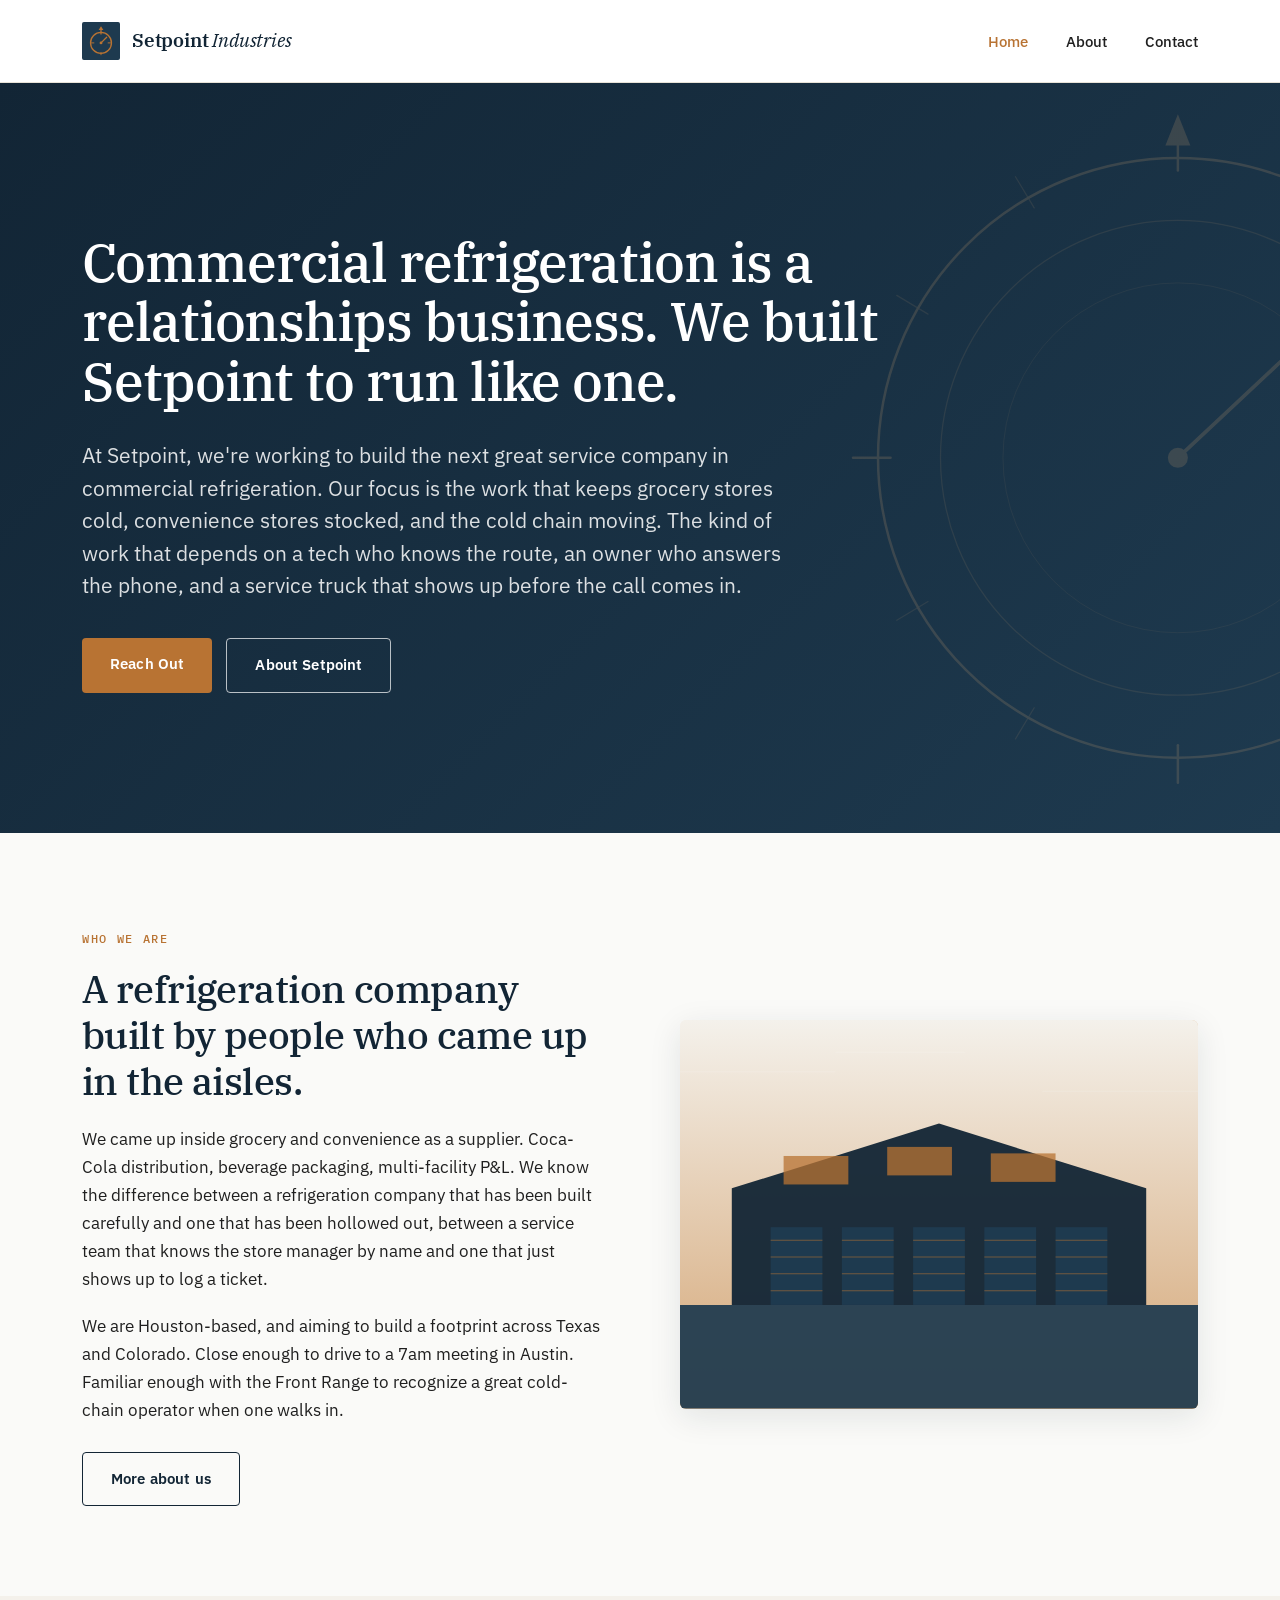
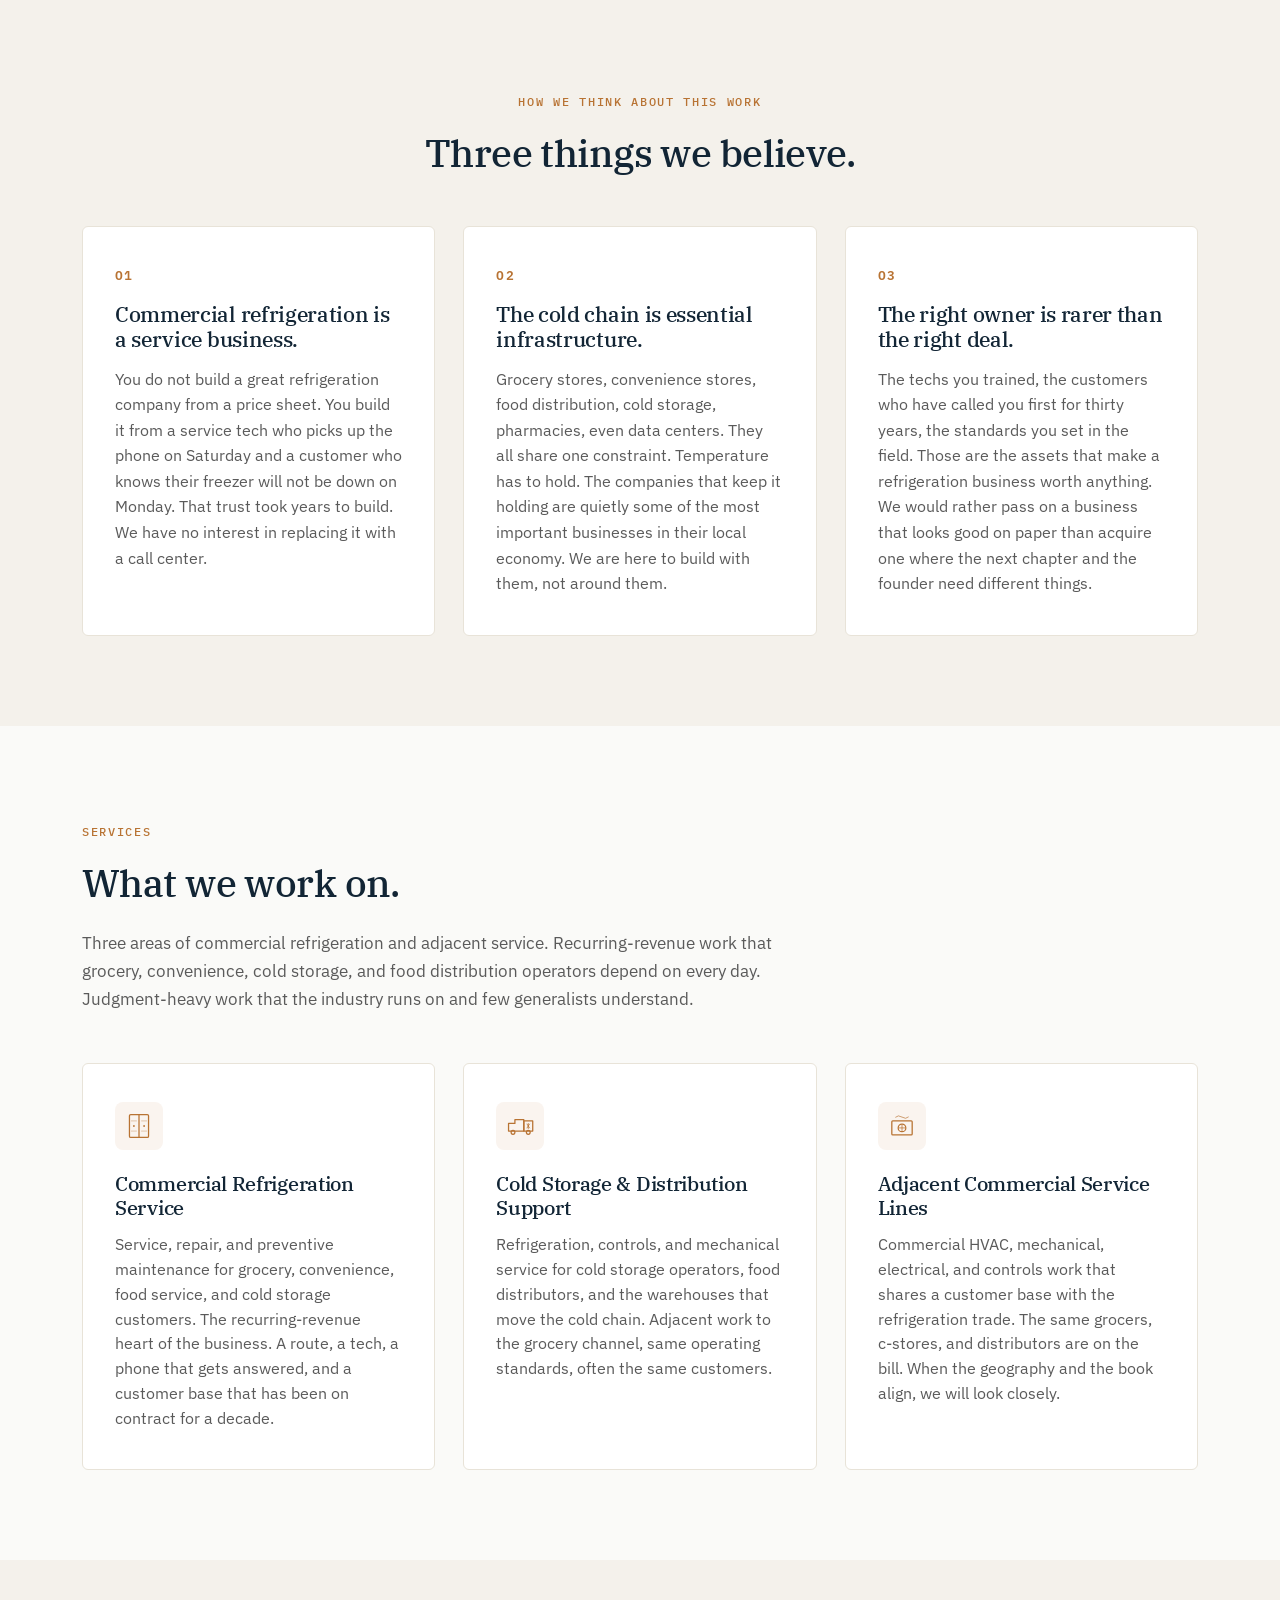
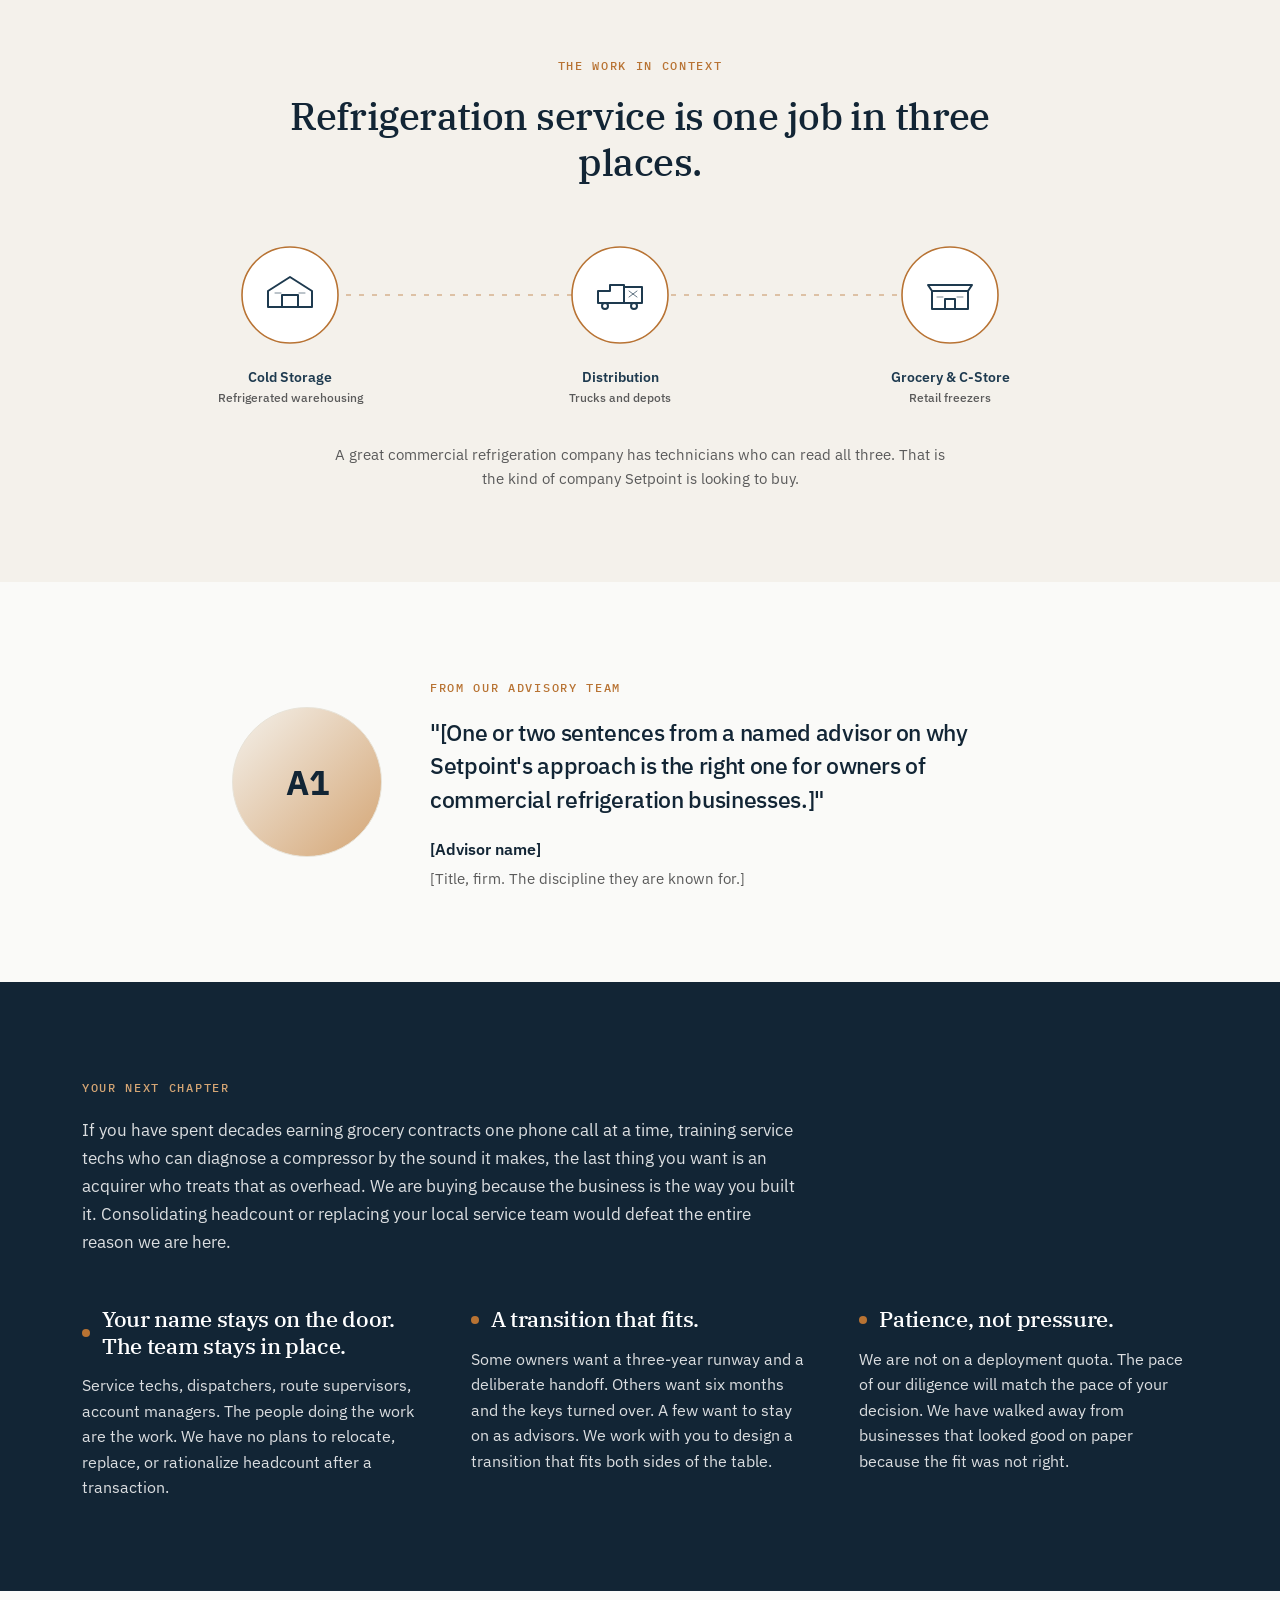
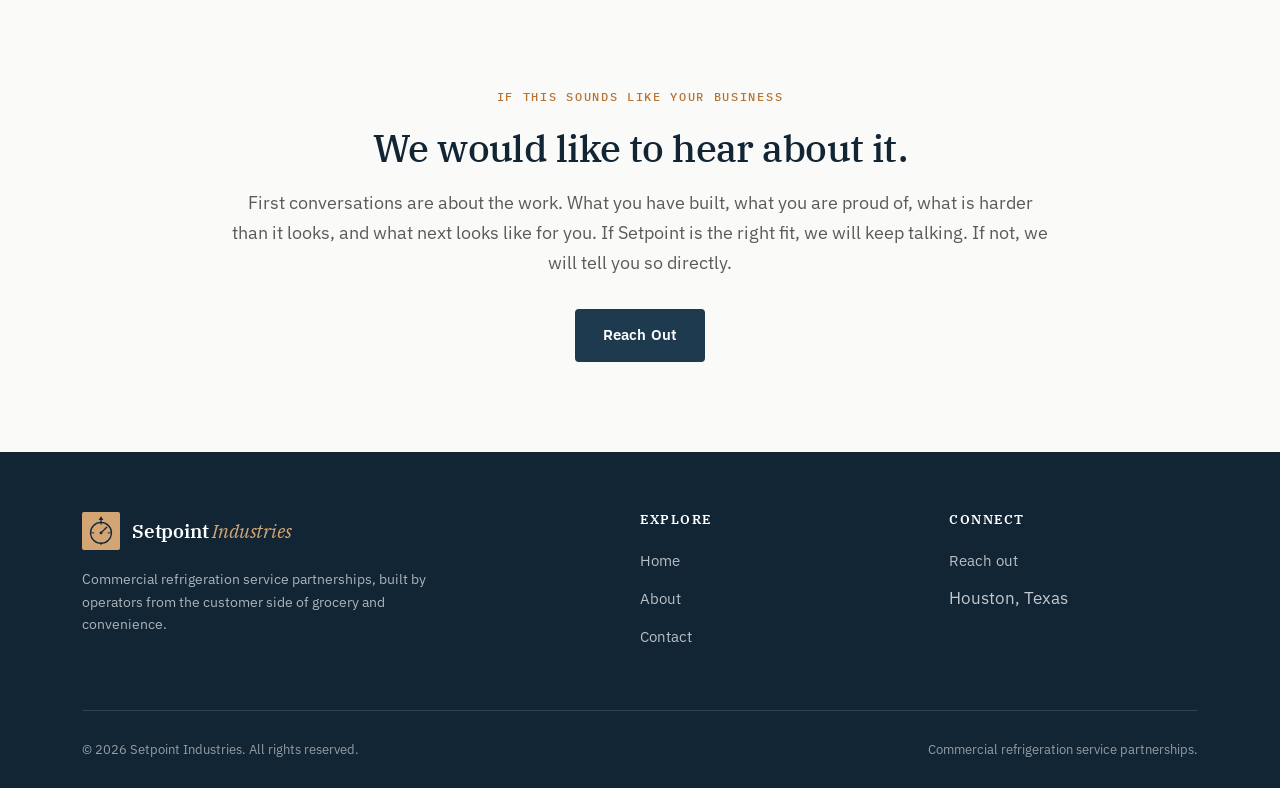
==== index.html @ 13494227 "Mirror Iron River's two-col structure exactly Adopts the three-tag credential opener, the "we know t" ====
<!DOCTYPE html>
<html lang="en">
<head>
  <meta charset="UTF-8" />
  <meta name="viewport" content="width=device-width, initial-scale=1.0" />
  <title>Setpoint Industries — Commercial refrigeration, built like a service business.</title>
  <meta name="description" content="Setpoint Industries is a commercial refrigeration services company built by operators who came up with the customer." />
  <link rel="preconnect" href="https://fonts.googleapis.com" />
  <link rel="preconnect" href="https://fonts.gstatic.com" crossorigin />
  <link href="https://fonts.googleapis.com/css2?family=IBM+Plex+Mono:wght@400;500&family=IBM+Plex+Sans:wght@400;500;600;700&family=IBM+Plex+Serif:ital,wght@0,400;0,500;0,600;1,400;1,500&display=swap" rel="stylesheet" />
  <link rel="stylesheet" href="styles.css" />
</head>
<body>

  <header class="site-header">
    <div class="container">
      <div class="header-inner">
        <a href="index.html" class="logo">
          <svg class="logo-mark" viewBox="0 0 40 40" xmlns="http://www.w3.org/2000/svg" aria-hidden="true">
            <rect x="0" y="0" width="40" height="40" rx="2" fill="#1e3a4f" />
            <circle cx="20" cy="22" r="11" stroke="#b87333" stroke-width="1.4" fill="none" />
            <line x1="20" y1="9" x2="20" y2="12.5" stroke="#b87333" stroke-width="1.4" stroke-linecap="round" />
            <line x1="30" y1="22" x2="27.5" y2="22" stroke="#b87333" stroke-width="1" stroke-linecap="round" />
            <line x1="20" y1="34.5" x2="20" y2="32" stroke="#b87333" stroke-width="1" stroke-linecap="round" />
            <line x1="10" y1="22" x2="12.5" y2="22" stroke="#b87333" stroke-width="1" stroke-linecap="round" />
            <path d="M20 4.5 L17.5 8.5 L22.5 8.5 Z" fill="#b87333" />
            <line x1="20" y1="22" x2="26" y2="16" stroke="#b87333" stroke-width="1.4" stroke-linecap="round" />
            <circle cx="20" cy="22" r="1.5" fill="#b87333" />
          </svg>
          <span class="logo-text">Setpoint <span>Industries</span></span>
        </a>
        <nav>
          <ul>
            <li><a href="index.html" class="active">Home</a></li>
            <li><a href="about.html">About</a></li>
            <li><a href="contact.html">Contact</a></li>
          </ul>
        </nav>
      </div>
    </div>
  </header>

  <section class="hero hero-dial">
    <div class="hero-dial-bg" aria-hidden="true">
      <svg viewBox="0 0 800 600" xmlns="http://www.w3.org/2000/svg" preserveAspectRatio="xMidYMid slice">
        <circle cx="600" cy="300" r="240" stroke="#d4a574" stroke-width="2" fill="none" />
        <circle cx="600" cy="300" r="190" stroke="#d4a574" stroke-width="1" fill="none" opacity="0.6" />
        <circle cx="600" cy="300" r="140" stroke="#d4a574" stroke-width="0.8" fill="none" opacity="0.4" />
        <g stroke="#d4a574" stroke-width="2" stroke-linecap="round">
          <line x1="600" y1="40" x2="600" y2="70" />
          <line x1="860" y1="300" x2="830" y2="300" />
          <line x1="600" y1="560" x2="600" y2="530" />
          <line x1="340" y1="300" x2="370" y2="300" />
        </g>
        <g stroke="#d4a574" stroke-width="1" stroke-linecap="round" opacity="0.6">
          <line x1="730" y1="75" x2="715" y2="100" />
          <line x1="825" y1="170" x2="800" y2="185" />
          <line x1="825" y1="430" x2="800" y2="415" />
          <line x1="730" y1="525" x2="715" y2="500" />
          <line x1="470" y1="525" x2="485" y2="500" />
          <line x1="375" y1="430" x2="400" y2="415" />
          <line x1="375" y1="170" x2="400" y2="185" />
          <line x1="470" y1="75" x2="485" y2="100" />
        </g>
        <line x1="600" y1="300" x2="755" y2="155" stroke="#d4a574" stroke-width="3" stroke-linecap="round" />
        <circle cx="600" cy="300" r="8" fill="#d4a574" />
        <path d="M600 25 L590 50 L610 50 Z" fill="#d4a574" />
      </svg>
    </div>
    <div class="container">
      <div class="hero-inner">
        <h1>Commercial refrigeration is a relationships business. We built Setpoint to run like one.</h1>
        <p class="lede">At Setpoint, we're working to build the next great service company in commercial refrigeration. Our focus is the work that keeps grocery stores cold, convenience stores stocked, and the cold chain moving. The kind of work that depends on a tech who knows the route, an owner who answers the phone, and a service truck that shows up before the call comes in.</p>
        <div class="hero-ctas">
          <a href="contact.html" class="btn btn-primary">Reach Out</a>
          <a href="about.html" class="btn btn-secondary">About Setpoint</a>
        </div>
      </div>
    </div>
  </section>

  <section>
    <div class="container">
      <div class="two-col">
        <div class="two-col-content">
          <span class="eyebrow">Who we are</span>
          <h2>A refrigeration company built by people who came up in the aisles.</h2>
          <p>We came up inside grocery and convenience as a supplier. Coca-Cola distribution, beverage packaging, multi-facility P&amp;L. We know the difference between a refrigeration company that has been built carefully and one that has been hollowed out, between a service team that knows the store manager by name and one that just shows up to log a ticket.</p>
          <p>We are Houston-based, and aiming to build a footprint across Texas and Colorado. Close enough to drive to a 7am meeting in Austin. Familiar enough with the Front Range to recognize a great cold-chain operator when one walks in.</p>
          <a href="about.html" class="btn btn-secondary" style="margin-top: 10px;">More about us</a>
        </div>
        <div class="image-block">
          <svg viewBox="0 0 400 300" xmlns="http://www.w3.org/2000/svg" preserveAspectRatio="xMidYMid slice" aria-hidden="true">
            <defs>
              <linearGradient id="coldGrad" x1="0%" y1="0%" x2="0%" y2="100%">
                <stop offset="0%" stop-color="#f4f1eb" />
                <stop offset="100%" stop-color="#d4a574" />
              </linearGradient>
            </defs>
            <rect width="400" height="300" fill="url(#coldGrad)" />
            <path d="M0 220 L400 220 L400 300 L0 300 Z" fill="#1e3a4f" opacity="0.92" />
            <path d="M40 220 L40 130 L200 80 L360 130 L360 220 Z" fill="#122535" opacity="0.95" />
            <rect x="70" y="160" width="40" height="60" fill="#1e3a4f" />
            <rect x="125" y="160" width="40" height="60" fill="#1e3a4f" />
            <rect x="180" y="160" width="40" height="60" fill="#1e3a4f" />
            <rect x="235" y="160" width="40" height="60" fill="#1e3a4f" />
            <rect x="290" y="160" width="40" height="60" fill="#1e3a4f" />
            <g stroke="#b87333" stroke-width="0.8" opacity="0.55">
              <line x1="70" y1="170" x2="110" y2="170" />
              <line x1="70" y1="183" x2="110" y2="183" />
              <line x1="70" y1="196" x2="110" y2="196" />
              <line x1="70" y1="209" x2="110" y2="209" />
              <line x1="125" y1="170" x2="165" y2="170" />
              <line x1="125" y1="183" x2="165" y2="183" />
              <line x1="125" y1="196" x2="165" y2="196" />
              <line x1="125" y1="209" x2="165" y2="209" />
              <line x1="180" y1="170" x2="220" y2="170" />
              <line x1="180" y1="183" x2="220" y2="183" />
              <line x1="180" y1="196" x2="220" y2="196" />
              <line x1="180" y1="209" x2="220" y2="209" />
              <line x1="235" y1="170" x2="275" y2="170" />
              <line x1="235" y1="183" x2="275" y2="183" />
              <line x1="235" y1="196" x2="275" y2="196" />
              <line x1="235" y1="209" x2="275" y2="209" />
              <line x1="290" y1="170" x2="330" y2="170" />
              <line x1="290" y1="183" x2="330" y2="183" />
              <line x1="290" y1="196" x2="330" y2="196" />
              <line x1="290" y1="209" x2="330" y2="209" />
            </g>
            <rect x="80" y="105" width="50" height="22" fill="#b87333" opacity="0.75" />
            <rect x="160" y="98" width="50" height="22" fill="#b87333" opacity="0.75" />
            <rect x="240" y="103" width="50" height="22" fill="#b87333" opacity="0.75" />
            <g stroke="#f4f1eb" stroke-width="0.6" opacity="0.45">
              <line x1="0" y1="40" x2="120" y2="40" />
              <line x1="280" y1="55" x2="400" y2="55" />
              <line x1="120" y1="25" x2="220" y2="25" />
            </g>
          </svg>
        </div>
      </div>
    </div>
  </section>

  <section class="cream">
    <div class="container">
      <div style="text-align: center; max-width: 720px; margin: 0 auto;">
        <span class="eyebrow">How we think about this work</span>
        <h2>Three things we believe.</h2>
      </div>
      <div class="pillars">
        <div class="pillar">
          <div class="pillar-number">01</div>
          <h3>Commercial refrigeration is a service business.</h3>
          <p>You do not build a great refrigeration company from a price sheet. You build it from a service tech who picks up the phone on Saturday and a customer who knows their freezer will not be down on Monday. That trust took years to build. We have no interest in replacing it with a call center.</p>
        </div>
        <div class="pillar">
          <div class="pillar-number">02</div>
          <h3>The cold chain is essential infrastructure.</h3>
          <p>Grocery stores, convenience stores, food distribution, cold storage, pharmacies, even data centers. They all share one constraint. Temperature has to hold. The companies that keep it holding are quietly some of the most important businesses in their local economy. We are here to build with them, not around them.</p>
        </div>
        <div class="pillar">
          <div class="pillar-number">03</div>
          <h3>The right owner is rarer than the right deal.</h3>
          <p>The techs you trained, the customers who have called you first for thirty years, the standards you set in the field. Those are the assets that make a refrigeration business worth anything. We would rather pass on a business that looks good on paper than acquire one where the next chapter and the founder need different things.</p>
        </div>
      </div>
    </div>
  </section>

  <section>
    <div class="container">
      <div style="max-width: 720px;">
        <span class="eyebrow">Services</span>
        <h2>What we work on.</h2>
        <p class="muted">Three areas of commercial refrigeration and adjacent service. Recurring-revenue work that grocery, convenience, cold storage, and food distribution operators depend on every day. Judgment-heavy work that the industry runs on and few generalists understand.</p>
      </div>
      <div class="thesis-cards">
        <div class="thesis-card">
          <div class="thesis-card-icon" aria-hidden="true">
            <svg viewBox="0 0 44 44" fill="none" stroke="currentColor" stroke-width="2" stroke-linecap="round" stroke-linejoin="round">
              <rect x="7" y="4" width="30" height="36" rx="2" />
              <line x1="22" y1="4" x2="22" y2="40" />
              <circle cx="14" cy="22" r="1.4" fill="currentColor" stroke="none" />
              <circle cx="30" cy="22" r="1.4" fill="currentColor" stroke="none" />
              <line x1="10" y1="14" x2="18" y2="14" stroke-width="1" opacity="0.6" />
              <line x1="10" y1="30" x2="18" y2="30" stroke-width="1" opacity="0.6" />
              <line x1="26" y1="14" x2="34" y2="14" stroke-width="1" opacity="0.6" />
              <line x1="26" y1="30" x2="34" y2="30" stroke-width="1" opacity="0.6" />
            </svg>
          </div>
          <h3>Commercial Refrigeration Service</h3>
          <p>Service, repair, and preventive maintenance for grocery, convenience, food service, and cold storage customers. The recurring-revenue heart of the business. A route, a tech, a phone that gets answered, and a customer base that has been on contract for a decade.</p>
        </div>
        <div class="thesis-card">
          <div class="thesis-card-icon" aria-hidden="true">
            <svg viewBox="0 0 44 44" fill="none" stroke="currentColor" stroke-width="2" stroke-linecap="round" stroke-linejoin="round">
              <path d="M4 30 L4 18 L14 18 L14 12 L28 12 L28 30 Z" />
              <rect x="28" y="14" width="14" height="16" />
              <circle cx="11" cy="32" r="3" />
              <circle cx="35" cy="32" r="3" />
              <line x1="33" y1="19" x2="37" y2="25" stroke-width="1.2" />
              <line x1="37" y1="19" x2="33" y2="25" stroke-width="1.2" />
              <line x1="35" y1="18" x2="35" y2="26" stroke-width="1.2" />
            </svg>
          </div>
          <h3>Cold Storage &amp; Distribution Support</h3>
          <p>Refrigeration, controls, and mechanical service for cold storage operators, food distributors, and the warehouses that move the cold chain. Adjacent work to the grocery channel, same operating standards, often the same customers.</p>
        </div>
        <div class="thesis-card">
          <div class="thesis-card-icon" aria-hidden="true">
            <svg viewBox="0 0 44 44" fill="none" stroke="currentColor" stroke-width="2" stroke-linecap="round" stroke-linejoin="round">
              <rect x="6" y="14" width="32" height="22" rx="1.5" />
              <circle cx="22" cy="25" r="6" />
              <line x1="22" y1="21" x2="22" y2="29" stroke-width="1.2" />
              <line x1="18" y1="25" x2="26" y2="25" stroke-width="1.2" />
              <path d="M12 8 Q16 4, 22 8 T32 8" stroke-width="1.5" opacity="0.7" />
            </svg>
          </div>
          <h3>Adjacent Commercial Service Lines</h3>
          <p>Commercial HVAC, mechanical, electrical, and controls work that shares a customer base with the refrigeration trade. The same grocers, c-stores, and distributors are on the bill. When the geography and the book align, we will look closely.</p>
        </div>
      </div>
    </div>
  </section>

  <section class="cold-chain-band">
    <div class="container">
      <div class="cold-chain-intro">
        <span class="eyebrow">The work in context</span>
        <h2>Refrigeration service is one job in three places.</h2>
      </div>
      <svg viewBox="0 0 980 200" xmlns="http://www.w3.org/2000/svg" preserveAspectRatio="xMidYMid meet" class="cold-chain-svg" aria-hidden="true">
        <line x1="170" y1="80" x2="810" y2="80" stroke="#b87333" stroke-width="1.6" stroke-dasharray="5 8" opacity="0.5" />

        <g transform="translate(100, 32)">
          <circle cx="40" cy="48" r="48" fill="#fff" stroke="#b87333" stroke-width="1.6" />
          <g transform="translate(40, 48)" stroke="#1e3a4f" stroke-width="2" fill="none" stroke-linecap="round" stroke-linejoin="round">
            <path d="M-22 12 L-22 -4 L0 -18 L22 -4 L22 12 Z" />
            <rect x="-8" y="0" width="16" height="12" />
            <line x1="-15" y1="-2" x2="-9" y2="-2" stroke-width="1" opacity="0.6" />
            <line x1="9" y1="-2" x2="15" y2="-2" stroke-width="1" opacity="0.6" />
          </g>
          <text x="40" y="135" text-anchor="middle" font-family="IBM Plex Sans, sans-serif" font-size="14" font-weight="600" fill="#1e3a4f">Cold Storage</text>
          <text x="40" y="155" text-anchor="middle" font-family="IBM Plex Sans, sans-serif" font-size="12" font-weight="500" fill="#5a5a5a">Refrigerated warehousing</text>
        </g>

        <g transform="translate(430, 32)">
          <circle cx="40" cy="48" r="48" fill="#fff" stroke="#b87333" stroke-width="1.6" />
          <g transform="translate(40, 48)" stroke="#1e3a4f" stroke-width="2" fill="none" stroke-linecap="round" stroke-linejoin="round">
            <path d="M-22 8 L-22 -4 L-10 -4 L-10 -10 L4 -10 L4 8 Z" />
            <rect x="4" y="-8" width="18" height="16" />
            <circle cx="-15" cy="11" r="3" />
            <circle cx="14" cy="11" r="3" />
            <line x1="9" y1="-4" x2="17" y2="2" stroke-width="1" opacity="0.7" />
            <line x1="17" y1="-4" x2="9" y2="2" stroke-width="1" opacity="0.7" />
          </g>
          <text x="40" y="135" text-anchor="middle" font-family="IBM Plex Sans, sans-serif" font-size="14" font-weight="600" fill="#1e3a4f">Distribution</text>
          <text x="40" y="155" text-anchor="middle" font-family="IBM Plex Sans, sans-serif" font-size="12" font-weight="500" fill="#5a5a5a">Trucks and depots</text>
        </g>

        <g transform="translate(760, 32)">
          <circle cx="40" cy="48" r="48" fill="#fff" stroke="#b87333" stroke-width="1.6" />
          <g transform="translate(40, 48)" stroke="#1e3a4f" stroke-width="2" fill="none" stroke-linecap="round" stroke-linejoin="round">
            <path d="M-22 -10 L22 -10 L18 -4 L-18 -4 Z" />
            <path d="M-18 -4 L-18 14 L18 14 L18 -4" />
            <rect x="-5" y="4" width="10" height="10" />
            <line x1="-13" y1="2" x2="-7" y2="2" stroke-width="1" opacity="0.6" />
            <line x1="7" y1="2" x2="13" y2="2" stroke-width="1" opacity="0.6" />
          </g>
          <text x="40" y="135" text-anchor="middle" font-family="IBM Plex Sans, sans-serif" font-size="14" font-weight="600" fill="#1e3a4f">Grocery &amp; C-Store</text>
          <text x="40" y="155" text-anchor="middle" font-family="IBM Plex Sans, sans-serif" font-size="12" font-weight="500" fill="#5a5a5a">Retail freezers</text>
        </g>
      </svg>
      <p class="cold-chain-note">A great commercial refrigeration company has technicians who can read all three. That is the kind of company Setpoint is looking to buy.</p>
    </div>
  </section>

  <!-- ADVISOR SPOTLIGHT  ·  PLACEHOLDER. Swap the monogram for a headshot:
       <img class="spotlight-photo" src="photos/name.jpg" alt="Full Name" />
       Replace the [bracketed] quote and attribution with a real advisor's words.
       Delete this whole <section> if you do not want a quote on the homepage. -->
  <section>
    <div class="container-narrow">
      <div class="advisor-spotlight">
        <div class="spotlight-photo" aria-hidden="true">A1</div>
        <div>
          <span class="eyebrow">From our advisory team</span>
          <blockquote>"[One or two sentences from a named advisor on why Setpoint's approach is the right one for owners of commercial refrigeration businesses.]"</blockquote>
          <cite><strong>[Advisor name]</strong>[Title, firm. The discipline they are known for.]</cite>
        </div>
      </div>
    </div>
  </section>

  <section class="dark">
    <div class="container">
      <div style="max-width: 720px;">
        <span class="eyebrow">Your next chapter</span>
        <p>If you have spent decades earning grocery contracts one phone call at a time, training service techs who can diagnose a compressor by the sound it makes, the last thing you want is an acquirer who treats that as overhead. We are buying because the business is the way you built it. Consolidating headcount or replacing your local service team would defeat the entire reason we are here.</p>
      </div>
      <div class="features">
        <div class="feature">
          <h3>Your name stays on the door. The team stays in place.</h3>
          <p>Service techs, dispatchers, route supervisors, account managers. The people doing the work are the work. We have no plans to relocate, replace, or rationalize headcount after a transaction.</p>
        </div>
        <div class="feature">
          <h3>A transition that fits.</h3>
          <p>Some owners want a three-year runway and a deliberate handoff. Others want six months and the keys turned over. A few want to stay on as advisors. We work with you to design a transition that fits both sides of the table.</p>
        </div>
        <div class="feature">
          <h3>Patience, not pressure.</h3>
          <p>We are not on a deployment quota. The pace of our diligence will match the pace of your decision. We have walked away from businesses that looked good on paper because the fit was not right.</p>
        </div>
      </div>
    </div>
  </section>

  <section class="cta-section">
    <div class="container-narrow">
      <span class="eyebrow">If this sounds like your business</span>
      <h2>We would like to hear about it.</h2>
      <p>First conversations are about the work. What you have built, what you are proud of, what is harder than it looks, and what next looks like for you. If Setpoint is the right fit, we will keep talking. If not, we will tell you so directly.</p>
      <a href="contact.html" class="btn btn-primary">Reach Out</a>
    </div>
  </section>

  <footer>
    <div class="container">
      <div class="footer-inner">
        <div class="footer-brand">
          <a href="index.html" class="logo">
            <svg class="logo-mark" viewBox="0 0 40 40" xmlns="http://www.w3.org/2000/svg" aria-hidden="true">
              <rect x="0" y="0" width="40" height="40" rx="2" fill="#d4a574" />
              <circle cx="20" cy="22" r="11" stroke="#122535" stroke-width="1.4" fill="none" />
              <line x1="20" y1="9" x2="20" y2="12.5" stroke="#122535" stroke-width="1.4" stroke-linecap="round" />
              <line x1="30" y1="22" x2="27.5" y2="22" stroke="#122535" stroke-width="1" stroke-linecap="round" />
              <line x1="20" y1="34.5" x2="20" y2="32" stroke="#122535" stroke-width="1" stroke-linecap="round" />
              <line x1="10" y1="22" x2="12.5" y2="22" stroke="#122535" stroke-width="1" stroke-linecap="round" />
              <path d="M20 4.5 L17.5 8.5 L22.5 8.5 Z" fill="#122535" />
              <line x1="20" y1="22" x2="26" y2="16" stroke="#122535" stroke-width="1.4" stroke-linecap="round" />
              <circle cx="20" cy="22" r="1.5" fill="#122535" />
            </svg>
            <span class="logo-text">Setpoint <span>Industries</span></span>
          </a>
          <p>Commercial refrigeration service partnerships, built by operators from the customer side of grocery and convenience.</p>
        </div>
        <div class="footer-col">
          <h4>Explore</h4>
          <ul>
            <li><a href="index.html">Home</a></li>
            <li><a href="about.html">About</a></li>
            <li><a href="contact.html">Contact</a></li>
          </ul>
        </div>
        <div class="footer-col">
          <h4>Connect</h4>
          <ul>
            <li><a href="contact.html">Reach out</a></li>
            <li>Houston, Texas</li>
          </ul>
        </div>
      </div>
      <div class="footer-bottom">
        <div>© 2026 Setpoint Industries. All rights reserved.</div>
        <div>Commercial refrigeration service partnerships.</div>
      </div>
    </div>
  </footer>

</body>
</html>
---- styles.css ----
/* Setpoint Industries — shared styles */

:root {
  --primary: #1e3a4f;
  --primary-dark: #122535;
  --accent: #b87333;
  --tan: #d4a574;
  --cream: #f4f1eb;
  --bg: #fafaf8;
  --surface: #ffffff;
  --text: #1f1f1f;
  --text-muted: #5a5a5a;
  --border: #e8e3d8;
  --shadow: 0 2px 12px rgba(18, 37, 53, 0.06);
  --shadow-lg: 0 8px 32px rgba(18, 37, 53, 0.10);
}

* {
  box-sizing: border-box;
  margin: 0;
  padding: 0;
}

html {
  scroll-behavior: smooth;
}

body {
  font-family: 'IBM Plex Sans', -apple-system, BlinkMacSystemFont, sans-serif;
  font-size: 17px;
  line-height: 1.65;
  color: var(--text);
  background: var(--bg);
  -webkit-font-smoothing: antialiased;
}

.container {
  max-width: 1180px;
  margin: 0 auto;
  padding: 0 32px;
}

.container-narrow {
  max-width: 880px;
  margin: 0 auto;
  padding: 0 32px;
}

/* Typography */
h1, h2, h3, h4 {
  font-family: 'IBM Plex Serif', Georgia, 'Times New Roman', serif;
  color: var(--primary-dark);
  font-weight: 500;
  letter-spacing: -0.015em;
  line-height: 1.2;
}

h1 {
  font-size: 54px;
  line-height: 1.1;
  font-weight: 500;
  letter-spacing: -0.02em;
}

h2 {
  font-size: 38px;
  margin-bottom: 24px;
}

h3 {
  font-size: 22px;
  margin-bottom: 14px;
}

p {
  margin-bottom: 18px;
  color: var(--text);
}

p.muted {
  color: var(--text-muted);
}

.eyebrow {
  display: inline-block;
  font-family: 'IBM Plex Mono', 'SF Mono', Consolas, monospace;
  font-size: 12px;
  font-weight: 500;
  letter-spacing: 0.14em;
  text-transform: uppercase;
  color: var(--accent);
  margin-bottom: 18px;
}

/* Header */
header.site-header {
  background: var(--surface);
  border-bottom: 1px solid var(--border);
  position: sticky;
  top: 0;
  z-index: 100;
  backdrop-filter: blur(8px);
  background: rgba(255, 255, 255, 0.95);
}

.header-inner {
  display: flex;
  align-items: center;
  justify-content: space-between;
  padding: 22px 0;
}

.logo {
  display: flex;
  align-items: center;
  gap: 12px;
  text-decoration: none;
  color: var(--primary-dark);
}

.logo-mark {
  width: 38px;
  height: 38px;
  display: block;
}

.logo-text {
  font-family: 'IBM Plex Serif', Georgia, serif;
  font-size: 19px;
  font-weight: 600;
  letter-spacing: -0.01em;
  color: var(--primary-dark);
}

.logo-text span {
  font-weight: 400;
  font-style: italic;
  color: var(--primary-dark);
}

nav ul {
  list-style: none;
  display: flex;
  align-items: center;
  gap: 38px;
}

nav a {
  text-decoration: none;
  color: var(--text);
  font-weight: 500;
  font-size: 15px;
  transition: color 0.15s;
}

nav a:hover {
  color: var(--accent);
}

nav a.active {
  color: var(--accent);
}

/* Buttons */
.btn {
  display: inline-block;
  padding: 14px 28px;
  border-radius: 4px;
  font-weight: 600;
  font-size: 15px;
  text-decoration: none;
  cursor: pointer;
  transition: all 0.18s;
  border: none;
  font-family: inherit;
  letter-spacing: 0.01em;
}

.btn-primary {
  background: var(--primary);
  color: white;
}

.btn-primary:hover {
  background: var(--primary-dark);
  transform: translateY(-1px);
  box-shadow: var(--shadow-lg);
}

.btn-secondary {
  background: transparent;
  color: var(--primary-dark);
  border: 1.5px solid var(--primary-dark);
}

.btn-secondary:hover {
  background: var(--primary-dark);
  color: white;
}

/* Hero */
.hero {
  padding: 130px 0 120px;
  background: linear-gradient(180deg, var(--cream) 0%, var(--bg) 100%);
  position: relative;
  overflow: hidden;
}

.hero-inner {
  max-width: 880px;
  position: relative;
  z-index: 2;
}

.hero h1 {
  margin-bottom: 28px;
}

.hero .lede {
  font-size: 21px;
  line-height: 1.55;
  color: var(--text-muted);
  margin-bottom: 36px;
  max-width: 720px;
}

.hero-ctas {
  display: flex;
  gap: 14px;
  flex-wrap: wrap;
}

/* Dial-pattern hero (homepage) */
.hero-dial {
  background: linear-gradient(135deg, var(--primary-dark) 0%, var(--primary) 100%);
  padding: 150px 0 140px;
  color: white;
}

.hero-dial h1,
.hero-dial h2,
.hero-dial h3 {
  color: white;
}

.hero-dial .lede {
  color: rgba(255, 255, 255, 0.85);
}

.hero-dial .eyebrow {
  color: var(--tan);
}

.hero-dial .btn-primary {
  background: var(--accent);
  color: white;
}

.hero-dial .btn-primary:hover {
  background: var(--tan);
  color: var(--primary-dark);
}

.hero-dial .btn-secondary {
  color: white;
  border-color: rgba(255, 255, 255, 0.7);
}

.hero-dial .btn-secondary:hover {
  background: white;
  color: var(--primary-dark);
  border-color: white;
}

.hero-dial-bg {
  position: absolute;
  top: 0;
  right: 0;
  bottom: 0;
  width: 55%;
  pointer-events: none;
  z-index: 1;
  opacity: 0.18;
}

.hero-dial-bg svg {
  width: 100%;
  height: 100%;
  display: block;
}

/* Sections */
section {
  padding: 90px 0;
}

section.compact {
  padding: 60px 0;
}

section.cream {
  background: var(--cream);
}

section.dark {
  background: var(--primary-dark);
  color: white;
}

section.dark h2,
section.dark h3 {
  color: white;
}

section.dark p {
  color: rgba(255, 255, 255, 0.85);
}

section.dark .eyebrow {
  color: var(--tan);
}

/* Mission / pull quote */
.pull-quote {
  text-align: center;
  max-width: 820px;
  margin: 0 auto;
}

.pull-quote h2 {
  font-size: 42px;
  line-height: 1.2;
  margin-bottom: 20px;
}

.pull-quote p {
  font-size: 19px;
  color: var(--text-muted);
}

/* Two-column */
.two-col {
  display: grid;
  grid-template-columns: 1fr 1fr;
  gap: 80px;
  align-items: center;
}

.two-col-content h2 {
  margin-bottom: 22px;
}

.image-block {
  background: linear-gradient(135deg, var(--cream) 0%, var(--tan) 100%);
  border-radius: 6px;
  aspect-ratio: 4/3;
  position: relative;
  overflow: hidden;
  box-shadow: var(--shadow-lg);
}

.image-block.dark-fill {
  background: linear-gradient(135deg, var(--primary) 0%, var(--primary-dark) 100%);
}

.image-block svg,
.image-block img {
  position: absolute;
  inset: 0;
  width: 100%;
  height: 100%;
  object-fit: cover;
  display: block;
}

/* Three pillars */
.pillars {
  display: grid;
  grid-template-columns: repeat(3, 1fr);
  gap: 28px;
  margin-top: 50px;
}

.pillar {
  background: var(--surface);
  padding: 38px 32px;
  border-radius: 6px;
  border: 1px solid var(--border);
  transition: transform 0.2s, box-shadow 0.2s;
}

.pillar:hover {
  transform: translateY(-3px);
  box-shadow: var(--shadow-lg);
}

.pillar-number {
  font-size: 13px;
  font-weight: 600;
  color: var(--accent);
  letter-spacing: 0.1em;
  margin-bottom: 16px;
}

.pillar h3 {
  margin-bottom: 14px;
  font-size: 21px;
}

.pillar p {
  font-size: 15.5px;
  color: var(--text-muted);
  margin-bottom: 0;
}

/* What we look for */
.thesis-list {
  margin-top: 50px;
  border-top: 1px solid var(--border);
}

.thesis-item {
  display: grid;
  grid-template-columns: 80px 1fr 2fr;
  gap: 40px;
  padding: 36px 0;
  border-bottom: 1px solid var(--border);
  align-items: start;
}

.thesis-num {
  font-size: 36px;
  font-weight: 300;
  color: var(--accent);
  font-feature-settings: 'tnum';
}

.thesis-title {
  font-size: 22px;
  font-weight: 600;
  color: var(--primary-dark);
  letter-spacing: -0.01em;
}

.thesis-desc {
  font-size: 16px;
  color: var(--text-muted);
  line-height: 1.6;
}

/* Feature row */
.features {
  display: grid;
  grid-template-columns: repeat(3, 1fr);
  gap: 50px;
  margin-top: 50px;
}

.feature h3 {
  display: flex;
  align-items: center;
  gap: 12px;
  margin-bottom: 14px;
}

.feature h3::before {
  content: '';
  width: 8px;
  height: 8px;
  background: var(--accent);
  border-radius: 50%;
  display: inline-block;
  flex-shrink: 0;
}

.feature p {
  font-size: 15.5px;
  color: var(--text-muted);
  margin-bottom: 0;
}

/* CTA section */
.cta-section {
  text-align: center;
}

.cta-section h2 {
  margin-bottom: 18px;
}

.cta-section p {
  font-size: 18px;
  color: var(--text-muted);
  margin-bottom: 32px;
  max-width: 820px;
  margin-left: auto;
  margin-right: auto;
}

/* Footer */
footer {
  background: var(--primary-dark);
  color: rgba(255, 255, 255, 0.75);
  padding: 60px 0 28px;
}

.footer-inner {
  display: grid;
  grid-template-columns: 2fr 1fr 1fr;
  gap: 60px;
  margin-bottom: 50px;
}

.footer-brand .logo-text {
  color: white;
}

.footer-brand .logo-text span {
  color: var(--tan);
}

.footer-brand p {
  color: rgba(255, 255, 255, 0.65);
  font-size: 14px;
  margin-top: 18px;
  max-width: 380px;
  line-height: 1.6;
}

.footer-col h4 {
  color: white;
  font-size: 13px;
  font-weight: 600;
  letter-spacing: 0.12em;
  text-transform: uppercase;
  margin-bottom: 18px;
}

.footer-col ul {
  list-style: none;
}

.footer-col li {
  margin-bottom: 10px;
}

.footer-col a {
  color: rgba(255, 255, 255, 0.7);
  text-decoration: none;
  font-size: 15px;
  transition: color 0.15s;
}

.footer-col a:hover {
  color: var(--tan);
}

.footer-bottom {
  padding-top: 28px;
  border-top: 1px solid rgba(255, 255, 255, 0.12);
  display: flex;
  justify-content: space-between;
  align-items: center;
  font-size: 13px;
  color: rgba(255, 255, 255, 0.55);
}

/* Contact form */
.contact-grid {
  display: grid;
  grid-template-columns: 1fr 1.4fr;
  gap: 80px;
  align-items: start;
}

.contact-info h3 {
  margin-bottom: 22px;
}

.contact-info p {
  color: var(--text-muted);
  font-size: 16px;
  margin-bottom: 18px;
}

.contact-detail {
  margin-top: 32px;
  padding-top: 28px;
  border-top: 1px solid var(--border);
}

.contact-detail-label {
  font-size: 12px;
  font-weight: 600;
  letter-spacing: 0.12em;
  text-transform: uppercase;
  color: var(--accent);
  margin-bottom: 8px;
}

.contact-detail-value {
  font-size: 17px;
  color: var(--primary-dark);
  font-weight: 500;
}

.contact-detail-value a {
  color: var(--primary-dark);
  text-decoration: none;
  border-bottom: 1px solid var(--tan);
}

form.contact-form {
  background: var(--surface);
  padding: 44px;
  border-radius: 8px;
  border: 1px solid var(--border);
  box-shadow: var(--shadow);
}

.form-group {
  margin-bottom: 20px;
}

.form-row {
  display: grid;
  grid-template-columns: 1fr 1fr;
  gap: 16px;
}

label {
  display: block;
  font-size: 14px;
  font-weight: 500;
  color: var(--text);
  margin-bottom: 6px;
}

input,
textarea,
select {
  width: 100%;
  padding: 12px 14px;
  border: 1px solid var(--border);
  border-radius: 4px;
  font-family: inherit;
  font-size: 15px;
  background: white;
  color: var(--text);
  transition: border-color 0.15s, box-shadow 0.15s;
}

input:focus,
textarea:focus,
select:focus {
  outline: none;
  border-color: var(--primary);
  box-shadow: 0 0 0 3px rgba(30, 58, 79, 0.10);
}

textarea {
  resize: vertical;
  min-height: 120px;
}

form.contact-form button {
  margin-top: 8px;
  width: 100%;
}

/* Advisory board */
.advisor-grid {
  display: grid;
  grid-template-columns: repeat(2, 1fr);
  gap: 28px;
  margin-top: 48px;
}

.advisor-card {
  background: var(--surface);
  border: 1px solid var(--border);
  border-radius: 8px;
  padding: 36px;
  box-shadow: var(--shadow);
  display: flex;
  gap: 24px;
  align-items: flex-start;
  transition: transform 0.2s, box-shadow 0.2s;
}

.advisor-card:hover {
  transform: translateY(-3px);
  box-shadow: var(--shadow-lg);
}

.advisor-photo {
  width: 84px;
  height: 84px;
  border-radius: 50%;
  flex-shrink: 0;
  object-fit: cover;
  background: linear-gradient(135deg, var(--cream) 0%, var(--tan) 100%);
  display: flex;
  align-items: center;
  justify-content: center;
  color: var(--primary-dark);
  font-weight: 700;
  font-size: 22px;
  letter-spacing: 0.02em;
  border: 1px solid var(--border);
}

.advisor-body {
  flex: 1;
  min-width: 0;
}

.advisor-name {
  font-size: 20px;
  font-weight: 600;
  color: var(--primary-dark);
  letter-spacing: -0.01em;
  margin-bottom: 4px;
}

.advisor-role {
  font-size: 12px;
  font-weight: 600;
  letter-spacing: 0.1em;
  text-transform: uppercase;
  color: var(--accent);
  margin-bottom: 16px;
}

.advisor-bio {
  font-size: 15px;
  color: var(--text-muted);
  line-height: 1.6;
  margin-bottom: 16px;
}

.advisor-quote {
  font-size: 15px;
  color: var(--primary-dark);
  font-style: italic;
  line-height: 1.55;
  border-left: 2px solid var(--accent);
  padding-left: 16px;
  margin-bottom: 0;
}

/* Advisor spotlight (homepage) */
.advisor-spotlight {
  display: grid;
  grid-template-columns: 150px 1fr;
  gap: 48px;
  align-items: center;
  max-width: 860px;
  margin: 0 auto;
}

.spotlight-photo {
  width: 150px;
  height: 150px;
  border-radius: 50%;
  object-fit: cover;
  background: linear-gradient(135deg, var(--cream) 0%, var(--tan) 100%);
  display: flex;
  align-items: center;
  justify-content: center;
  color: var(--primary-dark);
  font-weight: 700;
  font-size: 34px;
  border: 1px solid var(--border);
}

.advisor-spotlight blockquote {
  font-size: 23px;
  line-height: 1.45;
  font-weight: 500;
  color: var(--primary-dark);
  letter-spacing: -0.015em;
  margin-bottom: 20px;
}

.advisor-spotlight cite {
  font-style: normal;
  font-size: 15px;
  color: var(--text-muted);
}

.advisor-spotlight cite strong {
  display: block;
  font-weight: 600;
  font-size: 16px;
  color: var(--primary-dark);
  margin-bottom: 2px;
}

/* Cold chain band */
.cold-chain-band {
  background: var(--cream);
  padding: 90px 0;
}

.cold-chain-intro {
  text-align: center;
  max-width: 720px;
  margin: 0 auto 18px;
}

.cold-chain-svg {
  width: 100%;
  max-width: 980px;
  margin: 30px auto 0;
  display: block;
  height: auto;
}

.cold-chain-note {
  text-align: center;
  font-size: 15px;
  color: var(--text-muted);
  max-width: 620px;
  margin: 28px auto 0;
}

/* Anti-thesis — "what we won't do" */
.anti-grid {
  display: grid;
  grid-template-columns: repeat(3, 1fr);
  gap: 28px;
  margin-top: 50px;
}

.anti-card {
  background: var(--surface);
  border: 1px solid var(--border);
  border-radius: 6px;
  padding: 38px 32px;
  transition: transform 0.2s, box-shadow 0.2s;
  border-top: 3px solid var(--accent);
}

.anti-card:hover {
  transform: translateY(-3px);
  box-shadow: var(--shadow-lg);
}

.anti-mark {
  width: 32px;
  height: 32px;
  border-radius: 50%;
  background: rgba(184, 115, 51, 0.10);
  display: inline-flex;
  align-items: center;
  justify-content: center;
  margin-bottom: 20px;
  color: var(--accent);
}

.anti-mark svg {
  width: 14px;
  height: 14px;
}

.anti-card h3 {
  font-size: 20px;
  margin-bottom: 14px;
  line-height: 1.3;
}

.anti-card p {
  font-size: 15.5px;
  color: var(--text-muted);
  margin-bottom: 0;
  line-height: 1.6;
}

/* Thesis card grid */
.thesis-cards {
  display: grid;
  grid-template-columns: repeat(3, 1fr);
  gap: 28px;
  margin-top: 50px;
}

.thesis-card {
  background: var(--surface);
  border: 1px solid var(--border);
  border-radius: 6px;
  padding: 38px 32px;
  transition: transform 0.2s, box-shadow 0.2s;
  position: relative;
}

.thesis-card:hover {
  transform: translateY(-3px);
  box-shadow: var(--shadow-lg);
}

.thesis-card-icon {
  width: 48px;
  height: 48px;
  margin-bottom: 22px;
  color: var(--accent);
  display: flex;
  align-items: center;
  justify-content: center;
  background: rgba(184, 115, 51, 0.08);
  border-radius: 8px;
}

.thesis-card-icon svg {
  width: 28px;
  height: 28px;
}

.thesis-card h3 {
  font-size: 20px;
  margin-bottom: 12px;
}

.thesis-card p {
  font-size: 15.5px;
  color: var(--text-muted);
  margin-bottom: 0;
  line-height: 1.6;
}

/* Q&A inside dark section */
.qa-list {
  margin-top: 40px;
  max-width: 880px;
}

.qa-item {
  padding: 28px 0;
  border-bottom: 1px solid rgba(255, 255, 255, 0.14);
}

.qa-item:last-child {
  border-bottom: none;
}

.qa-q {
  font-size: 19px;
  font-weight: 600;
  color: var(--tan);
  margin-bottom: 10px;
  letter-spacing: -0.01em;
}

.qa-a {
  font-size: 16px;
  color: rgba(255, 255, 255, 0.82);
  line-height: 1.65;
  margin-bottom: 0;
}

/* Advisor rows (vertical, for About) */
.advisor-rows {
  margin-top: 48px;
}

.advisor-row {
  display: grid;
  grid-template-columns: 120px 1fr;
  gap: 40px;
  align-items: flex-start;
  padding: 40px 0;
  border-bottom: 1px solid var(--border);
}

.advisor-row:first-of-type {
  border-top: 1px solid var(--border);
}

.advisor-row .advisor-photo {
  width: 120px;
  height: 120px;
  font-size: 30px;
}

.advisor-row-head {
  display: flex;
  align-items: baseline;
  gap: 18px;
  margin-bottom: 14px;
  flex-wrap: wrap;
}

.advisor-row-head .advisor-name {
  margin-bottom: 0;
  font-size: 22px;
}

.advisor-row-head .advisor-role {
  margin-bottom: 0;
}

/* Stages list (engagement walkthrough) */
.stages {
  margin-top: 44px;
}

.stage {
  display: grid;
  grid-template-columns: 180px 1fr;
  gap: 40px;
  padding: 32px 0;
  border-top: 1px solid var(--border);
  align-items: start;
}

.stage:last-child {
  border-bottom: 1px solid var(--border);
}

.stage-label {
  display: flex;
  align-items: center;
  gap: 14px;
  color: var(--accent);
  font-weight: 600;
  font-size: 13px;
  letter-spacing: 0.1em;
  text-transform: uppercase;
}

.stage-dot {
  width: 10px;
  height: 10px;
  border-radius: 50%;
  background: var(--accent);
  flex-shrink: 0;
}

.stage h3 {
  font-size: 20px;
  margin-bottom: 8px;
}

.stage p {
  font-size: 15.5px;
  color: var(--text-muted);
  margin-bottom: 0;
  line-height: 1.6;
}

.stage-duration {
  font-size: 13px;
  color: var(--text-muted);
  font-weight: 500;
  margin-top: 8px;
  font-style: italic;
}

/* Responsive */
@media (max-width: 880px) {
  h1 { font-size: 40px; }
  h2 { font-size: 30px; }
  .hero, .hero-dial { padding: 70px 0; }
  .hero-dial-bg { display: none; }
  section { padding: 60px 0; }
  .two-col,
  .pillars,
  .features,
  .footer-inner,
  .contact-grid,
  .advisor-grid,
  .advisor-spotlight,
  .anti-grid,
  .thesis-cards {
    grid-template-columns: 1fr;
    gap: 32px;
  }
  .advisor-row,
  .stage {
    grid-template-columns: 1fr;
    gap: 18px;
  }
  .advisor-spotlight {
    text-align: center;
    justify-items: center;
    gap: 24px;
  }
  .advisor-card {
    flex-direction: column;
    gap: 18px;
    padding: 28px;
  }
  .advisor-spotlight blockquote { font-size: 20px; }
  .thesis-item {
    grid-template-columns: 1fr;
    gap: 12px;
  }
  .thesis-num { font-size: 28px; }
  nav ul { gap: 22px; }
  .hero .lede, .hero-dial .lede { font-size: 18px; }
  .pull-quote h2 { font-size: 30px; }
  .form-row { grid-template-columns: 1fr; }
  form.contact-form { padding: 28px; }
  .footer-bottom {
    flex-direction: column;
    gap: 12px;
    text-align: center;
  }
}

@media (max-width: 560px) {
  .container,
  .container-narrow { padding: 0 22px; }
  h1 { font-size: 32px; }
  nav ul { gap: 16px; font-size: 14px; }
  .logo-text { font-size: 16px; }
}
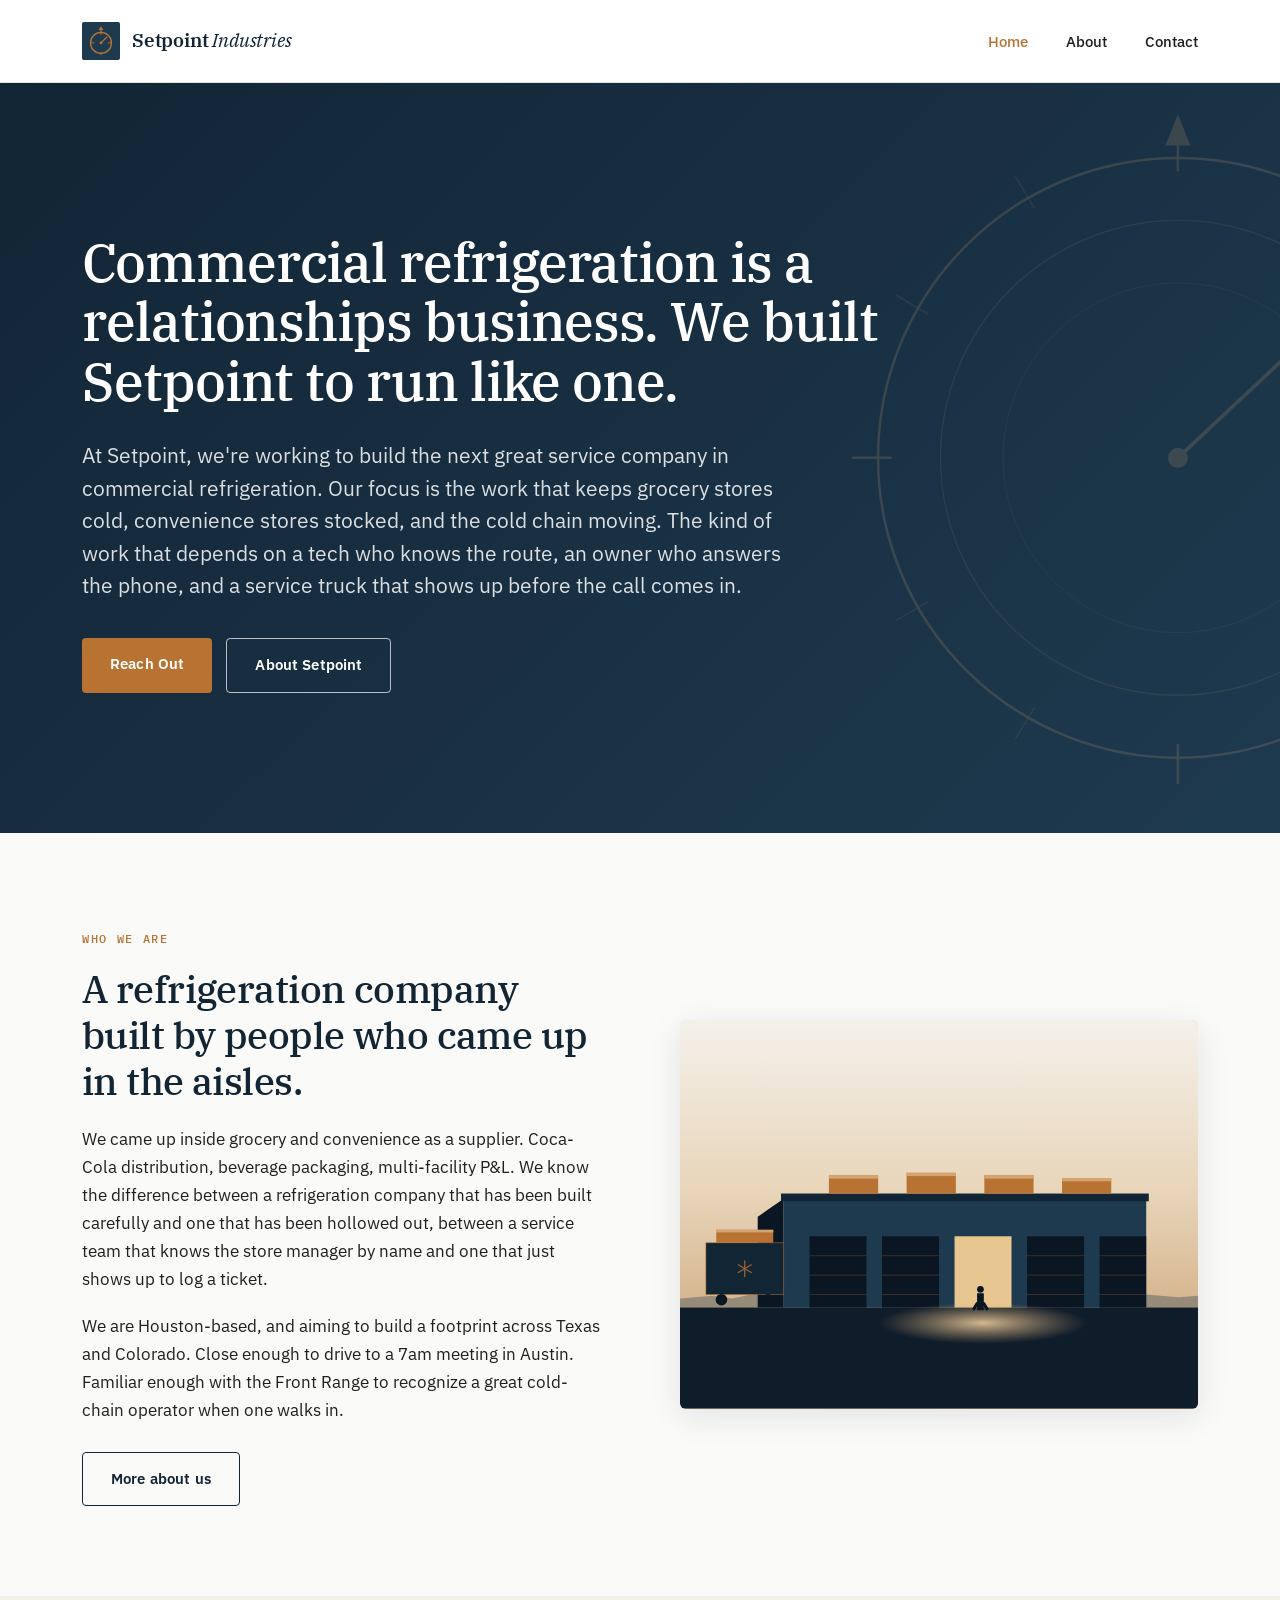
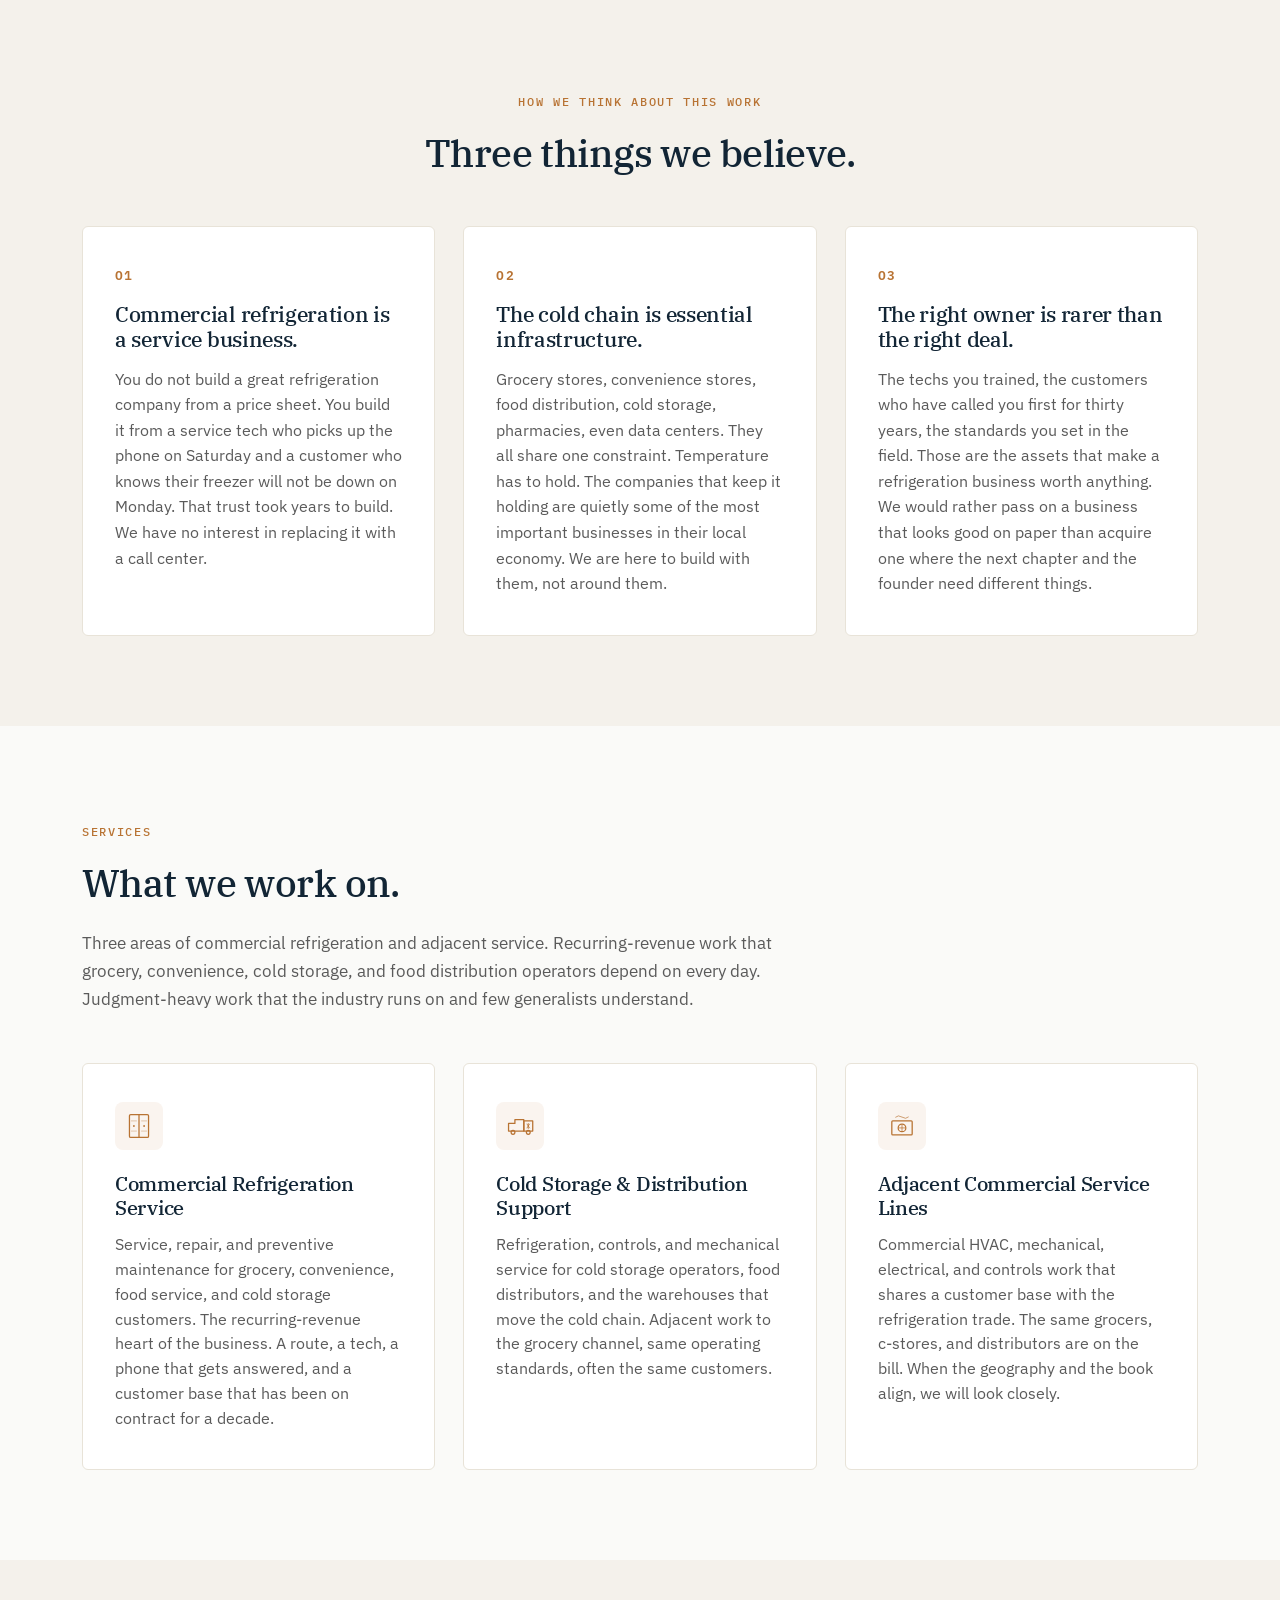
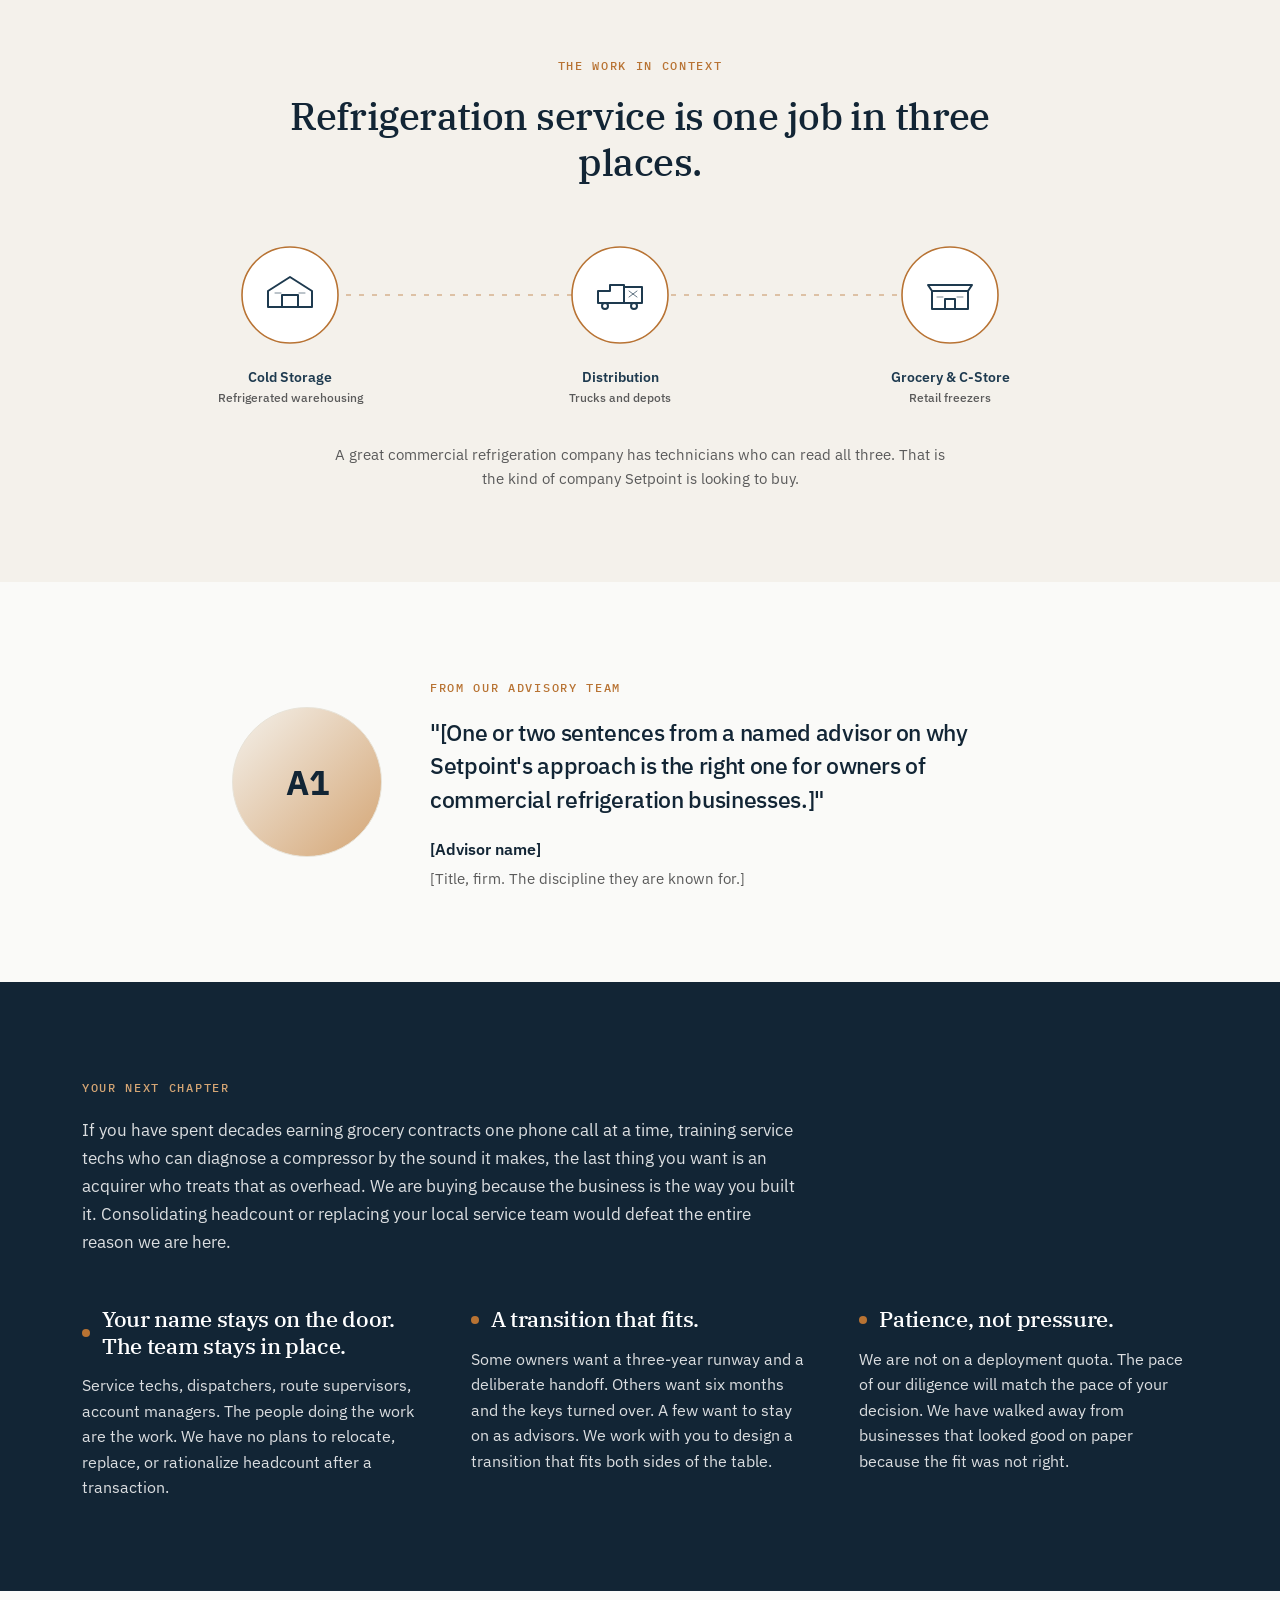
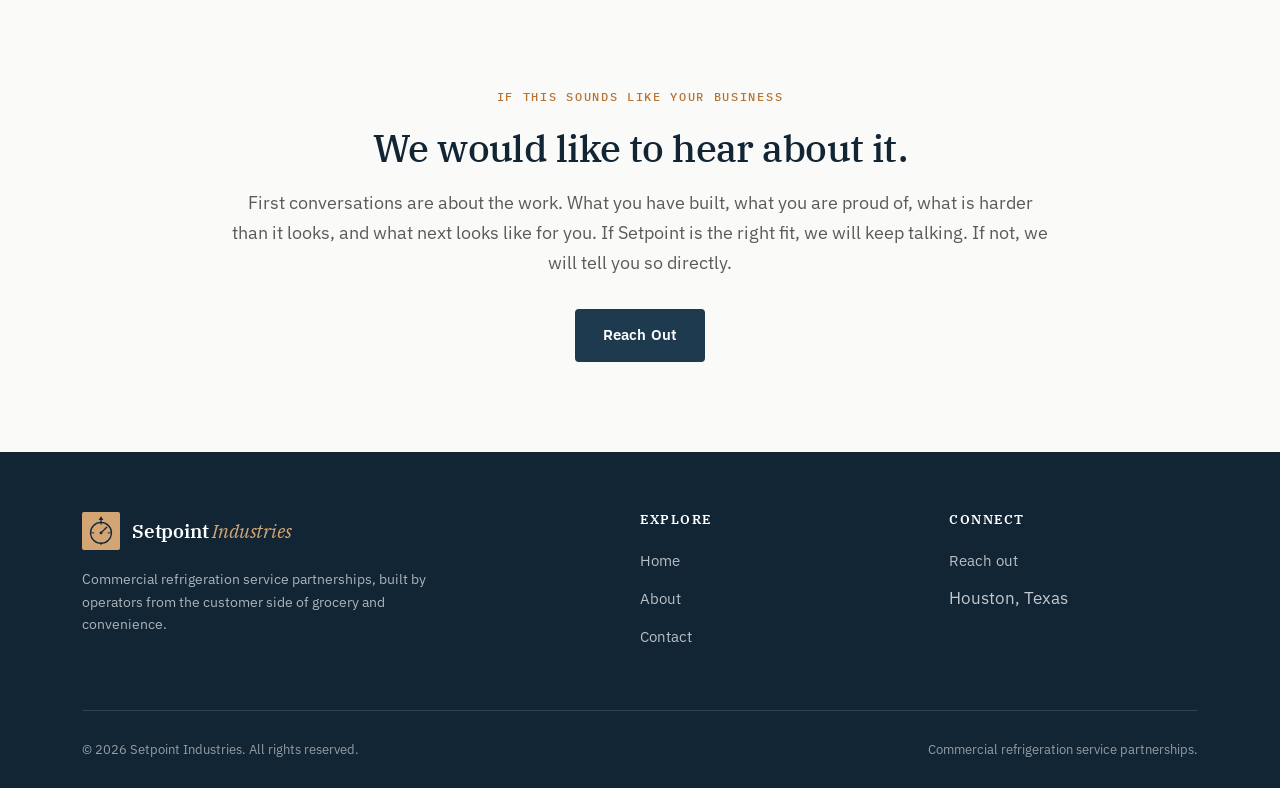
==== commit f54c8df7: "Upgrade two-col illustration Replaces the flat warehouse-front clip-art with a more atmospheric scen" ====
--- a/index.html
+++ b/index.html
@@ -92,48 +92,86 @@
         <div class="image-block">
           <svg viewBox="0 0 400 300" xmlns="http://www.w3.org/2000/svg" preserveAspectRatio="xMidYMid slice" aria-hidden="true">
             <defs>
-              <linearGradient id="coldGrad" x1="0%" y1="0%" x2="0%" y2="100%">
+              <linearGradient id="duskSky" x1="0" y1="0" x2="0" y2="1">
                 <stop offset="0%" stop-color="#f4f1eb" />
-                <stop offset="100%" stop-color="#d4a574" />
+                <stop offset="45%" stop-color="#e8d4b8" />
+                <stop offset="100%" stop-color="#c49968" />
               </linearGradient>
+              <radialGradient id="doorGlow" cx="0.5" cy="0.5" r="0.5">
+                <stop offset="0%" stop-color="#f4d4a0" stop-opacity="0.85" />
+                <stop offset="100%" stop-color="#d4a574" stop-opacity="0" />
+              </radialGradient>
             </defs>
-            <rect width="400" height="300" fill="url(#coldGrad)" />
-            <path d="M0 220 L400 220 L400 300 L0 300 Z" fill="#1e3a4f" opacity="0.92" />
-            <path d="M40 220 L40 130 L200 80 L360 130 L360 220 Z" fill="#122535" opacity="0.95" />
-            <rect x="70" y="160" width="40" height="60" fill="#1e3a4f" />
-            <rect x="125" y="160" width="40" height="60" fill="#1e3a4f" />
-            <rect x="180" y="160" width="40" height="60" fill="#1e3a4f" />
-            <rect x="235" y="160" width="40" height="60" fill="#1e3a4f" />
-            <rect x="290" y="160" width="40" height="60" fill="#1e3a4f" />
-            <g stroke="#b87333" stroke-width="0.8" opacity="0.55">
-              <line x1="70" y1="170" x2="110" y2="170" />
-              <line x1="70" y1="183" x2="110" y2="183" />
-              <line x1="70" y1="196" x2="110" y2="196" />
-              <line x1="70" y1="209" x2="110" y2="209" />
-              <line x1="125" y1="170" x2="165" y2="170" />
-              <line x1="125" y1="183" x2="165" y2="183" />
-              <line x1="125" y1="196" x2="165" y2="196" />
-              <line x1="125" y1="209" x2="165" y2="209" />
-              <line x1="180" y1="170" x2="220" y2="170" />
-              <line x1="180" y1="183" x2="220" y2="183" />
-              <line x1="180" y1="196" x2="220" y2="196" />
-              <line x1="180" y1="209" x2="220" y2="209" />
-              <line x1="235" y1="170" x2="275" y2="170" />
-              <line x1="235" y1="183" x2="275" y2="183" />
-              <line x1="235" y1="196" x2="275" y2="196" />
-              <line x1="235" y1="209" x2="275" y2="209" />
-              <line x1="290" y1="170" x2="330" y2="170" />
-              <line x1="290" y1="183" x2="330" y2="183" />
-              <line x1="290" y1="196" x2="330" y2="196" />
-              <line x1="290" y1="209" x2="330" y2="209" />
+            <!-- Sky -->
+            <rect width="400" height="300" fill="url(#duskSky)" />
+            <!-- Distant tree silhouette horizon -->
+            <path d="M0 215 L25 213 L40 215 L60 211 L85 214 L110 212 L135 215 L160 213 L185 215 L210 212 L235 214 L260 211 L285 215 L310 213 L335 215 L360 212 L385 214 L400 213 L400 222 L0 222 Z" fill="#1e3a4f" opacity="0.35" />
+            <!-- Ground -->
+            <rect x="0" y="222" width="400" height="78" fill="#0f1d2a" />
+            <!-- Warehouse side wall (perspective hint) -->
+            <path d="M80 138 L60 152 L60 222 L80 222 Z" fill="#0a1622" />
+            <!-- Warehouse main body -->
+            <rect x="80" y="138" width="280" height="84" fill="#1e3a4f" />
+            <!-- Warehouse roof line -->
+            <rect x="78" y="134" width="284" height="6" fill="#122535" />
+            <!-- Roof refrigeration condenser units -->
+            <g>
+              <rect x="115" y="120" width="38" height="14" fill="#b87333" />
+              <rect x="115" y="120" width="38" height="2.5" fill="#d4a574" />
+              <rect x="175" y="118" width="38" height="16" fill="#b87333" />
+              <rect x="175" y="118" width="38" height="2.5" fill="#d4a574" />
+              <rect x="235" y="120" width="38" height="14" fill="#b87333" />
+              <rect x="235" y="120" width="38" height="2.5" fill="#d4a574" />
+              <rect x="295" y="122" width="38" height="12" fill="#b87333" />
+              <rect x="295" y="122" width="38" height="2.5" fill="#d4a574" />
             </g>
-            <rect x="80" y="105" width="50" height="22" fill="#b87333" opacity="0.75" />
-            <rect x="160" y="98" width="50" height="22" fill="#b87333" opacity="0.75" />
-            <rect x="240" y="103" width="50" height="22" fill="#b87333" opacity="0.75" />
-            <g stroke="#f4f1eb" stroke-width="0.6" opacity="0.45">
-              <line x1="0" y1="40" x2="120" y2="40" />
-              <line x1="280" y1="55" x2="400" y2="55" />
-              <line x1="120" y1="25" x2="220" y2="25" />
+            <!-- Dock doors -->
+            <rect x="100" y="167" width="44" height="55" fill="#0a1622" />
+            <rect x="156" y="167" width="44" height="55" fill="#0a1622" />
+            <rect x="212" y="167" width="44" height="55" fill="#e8c690" />
+            <rect x="268" y="167" width="44" height="55" fill="#0a1622" />
+            <rect x="324" y="167" width="36" height="55" fill="#0a1622" />
+            <!-- Door slats texture (closed doors) -->
+            <g stroke="#b87333" stroke-width="0.6" opacity="0.35">
+              <line x1="100" y1="182" x2="144" y2="182" />
+              <line x1="100" y1="197" x2="144" y2="197" />
+              <line x1="100" y1="212" x2="144" y2="212" />
+              <line x1="156" y1="182" x2="200" y2="182" />
+              <line x1="156" y1="197" x2="200" y2="197" />
+              <line x1="156" y1="212" x2="200" y2="212" />
+              <line x1="268" y1="182" x2="312" y2="182" />
+              <line x1="268" y1="197" x2="312" y2="197" />
+              <line x1="268" y1="212" x2="312" y2="212" />
+              <line x1="324" y1="182" x2="360" y2="182" />
+              <line x1="324" y1="197" x2="360" y2="197" />
+              <line x1="324" y1="212" x2="360" y2="212" />
+            </g>
+            <!-- Light spilling from open door -->
+            <ellipse cx="234" cy="234" rx="80" ry="16" fill="url(#doorGlow)" />
+            <!-- Worker silhouette in the glow -->
+            <g transform="translate(232, 220)" fill="#0a1622">
+              <circle cx="0" cy="-12" r="2.6" />
+              <rect x="-2.6" y="-9" width="5.2" height="13" />
+              <line x1="-2.6" y1="-1" x2="-5" y2="3" stroke="#0a1622" stroke-width="2.4" stroke-linecap="round" />
+              <line x1="2.6" y1="-1" x2="5" y2="3" stroke="#0a1622" stroke-width="2.4" stroke-linecap="round" />
+            </g>
+            <!-- Refrigerated truck (foreground left) -->
+            <g>
+              <!-- Trailer -->
+              <rect x="20" y="172" width="60" height="40" fill="#122535" />
+              <rect x="20" y="172" width="60" height="40" fill="none" stroke="#b87333" stroke-width="0.7" opacity="0.55" />
+              <!-- Reefer unit on top of trailer -->
+              <rect x="28" y="162" width="44" height="10" fill="#b87333" />
+              <rect x="28" y="162" width="44" height="2" fill="#d4a574" />
+              <!-- Snowflake on trailer side -->
+              <g transform="translate(50, 192)" stroke="#b87333" stroke-width="1" stroke-linecap="round" opacity="0.8">
+                <line x1="0" y1="-6" x2="0" y2="6" />
+                <line x1="-5" y1="-3" x2="5" y2="3" />
+                <line x1="-5" y1="3" x2="5" y2="-3" />
+              </g>
+              <!-- Wheels -->
+              <circle cx="32" cy="216" r="4.5" fill="#0a1622" />
+              <circle cx="68" cy="216" r="4.5" fill="#0a1622" />
             </g>
           </svg>
         </div>
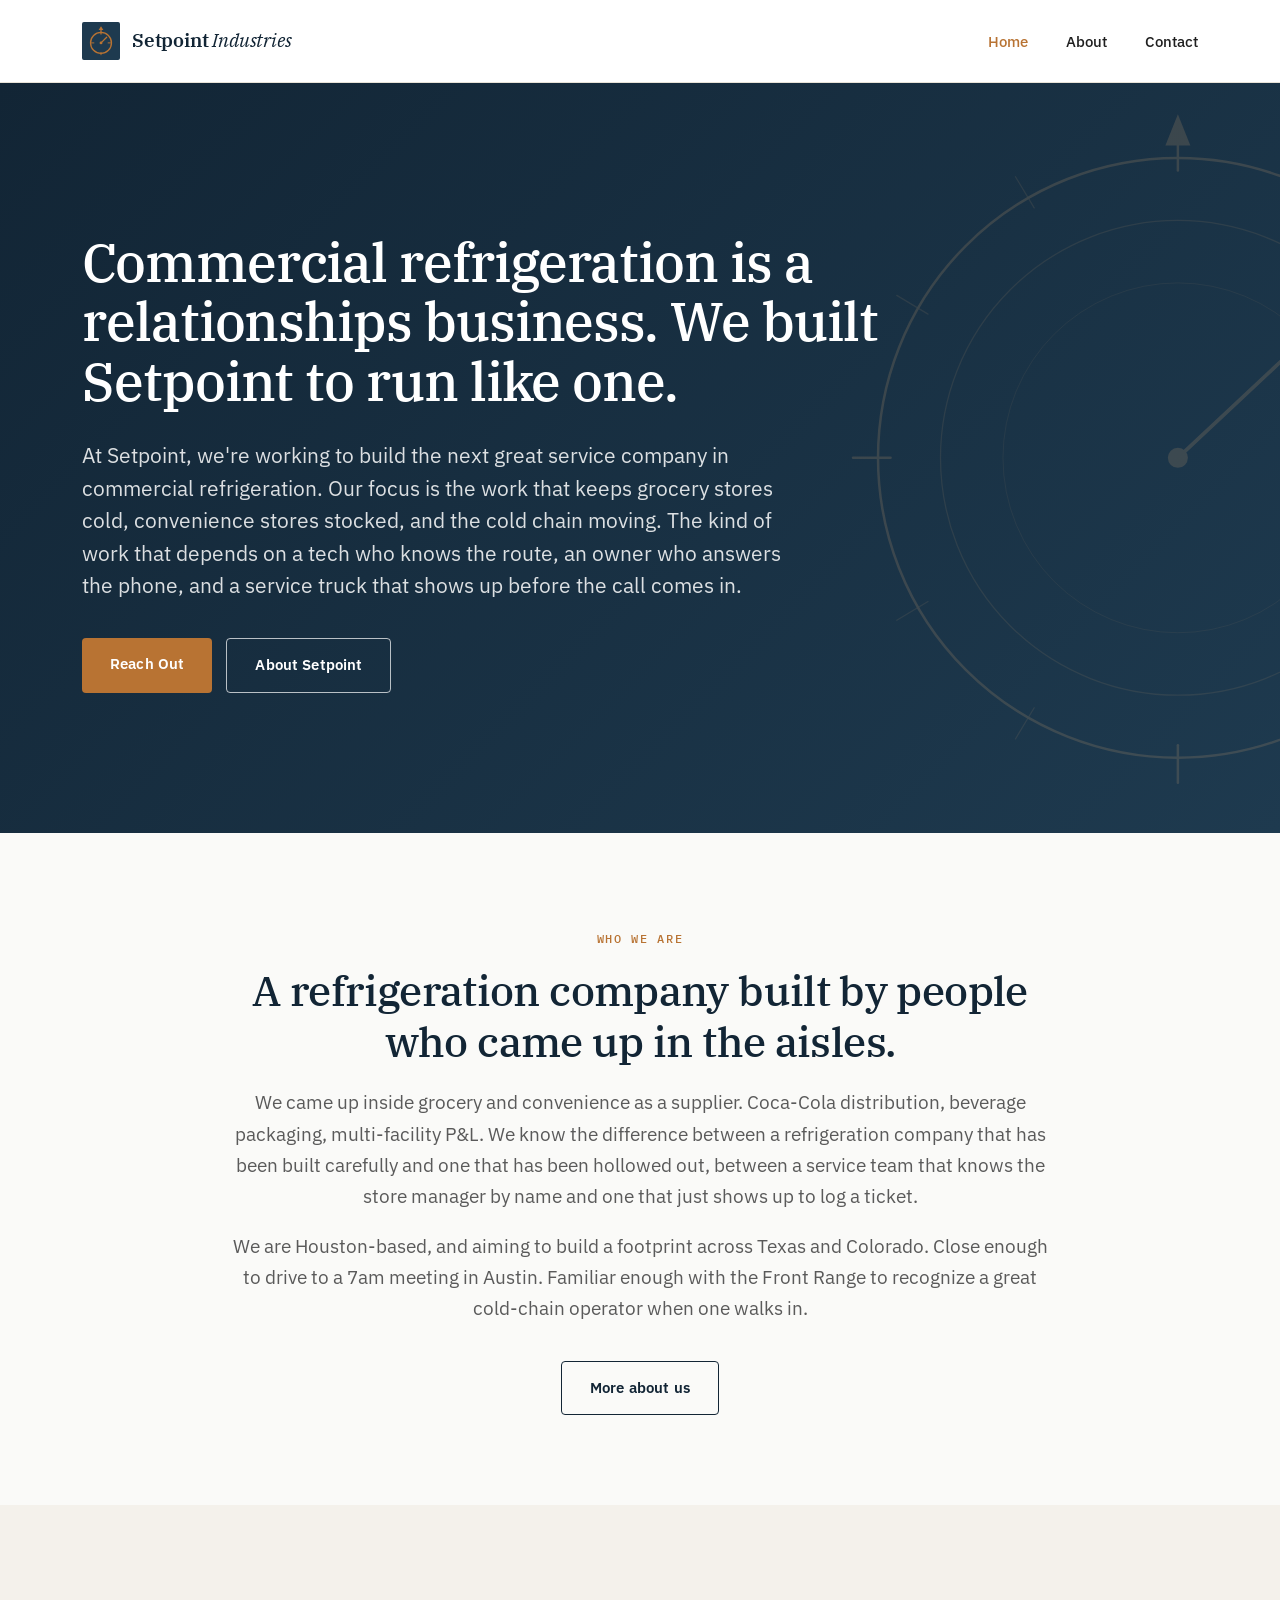
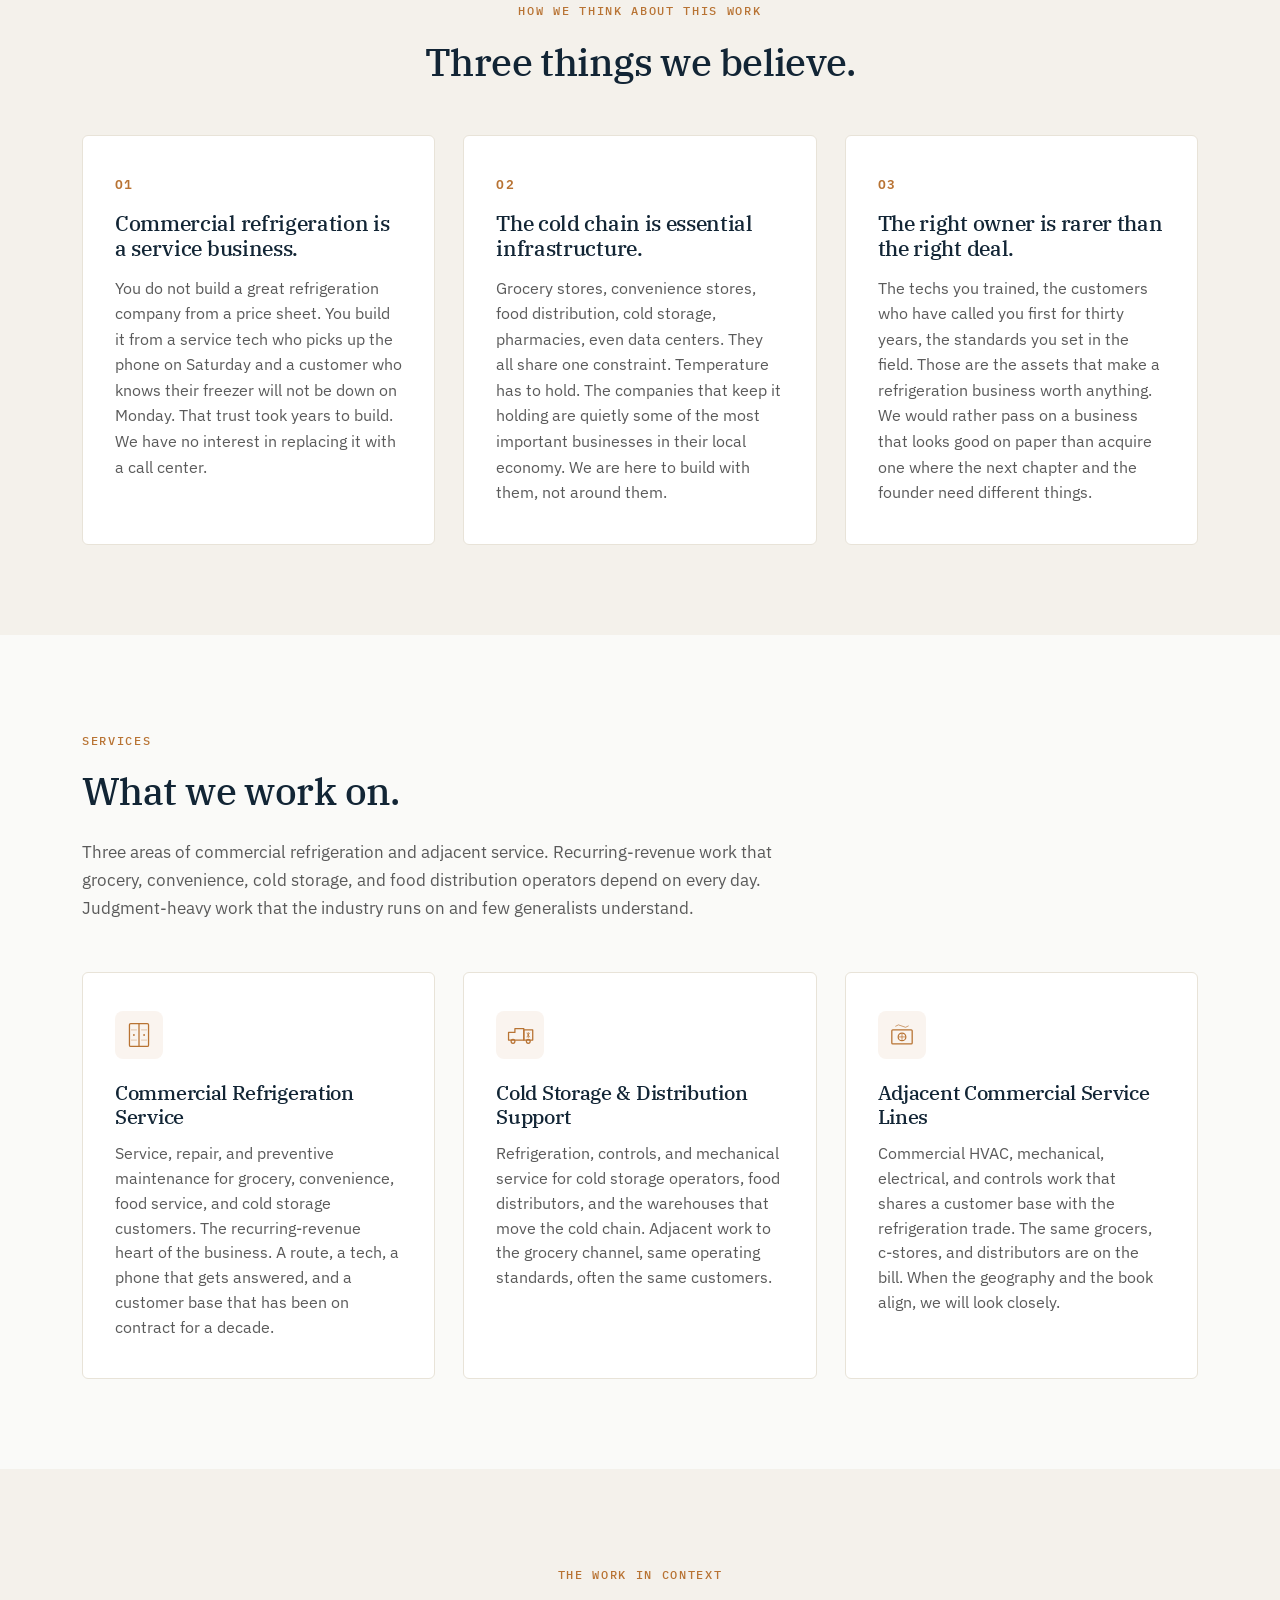
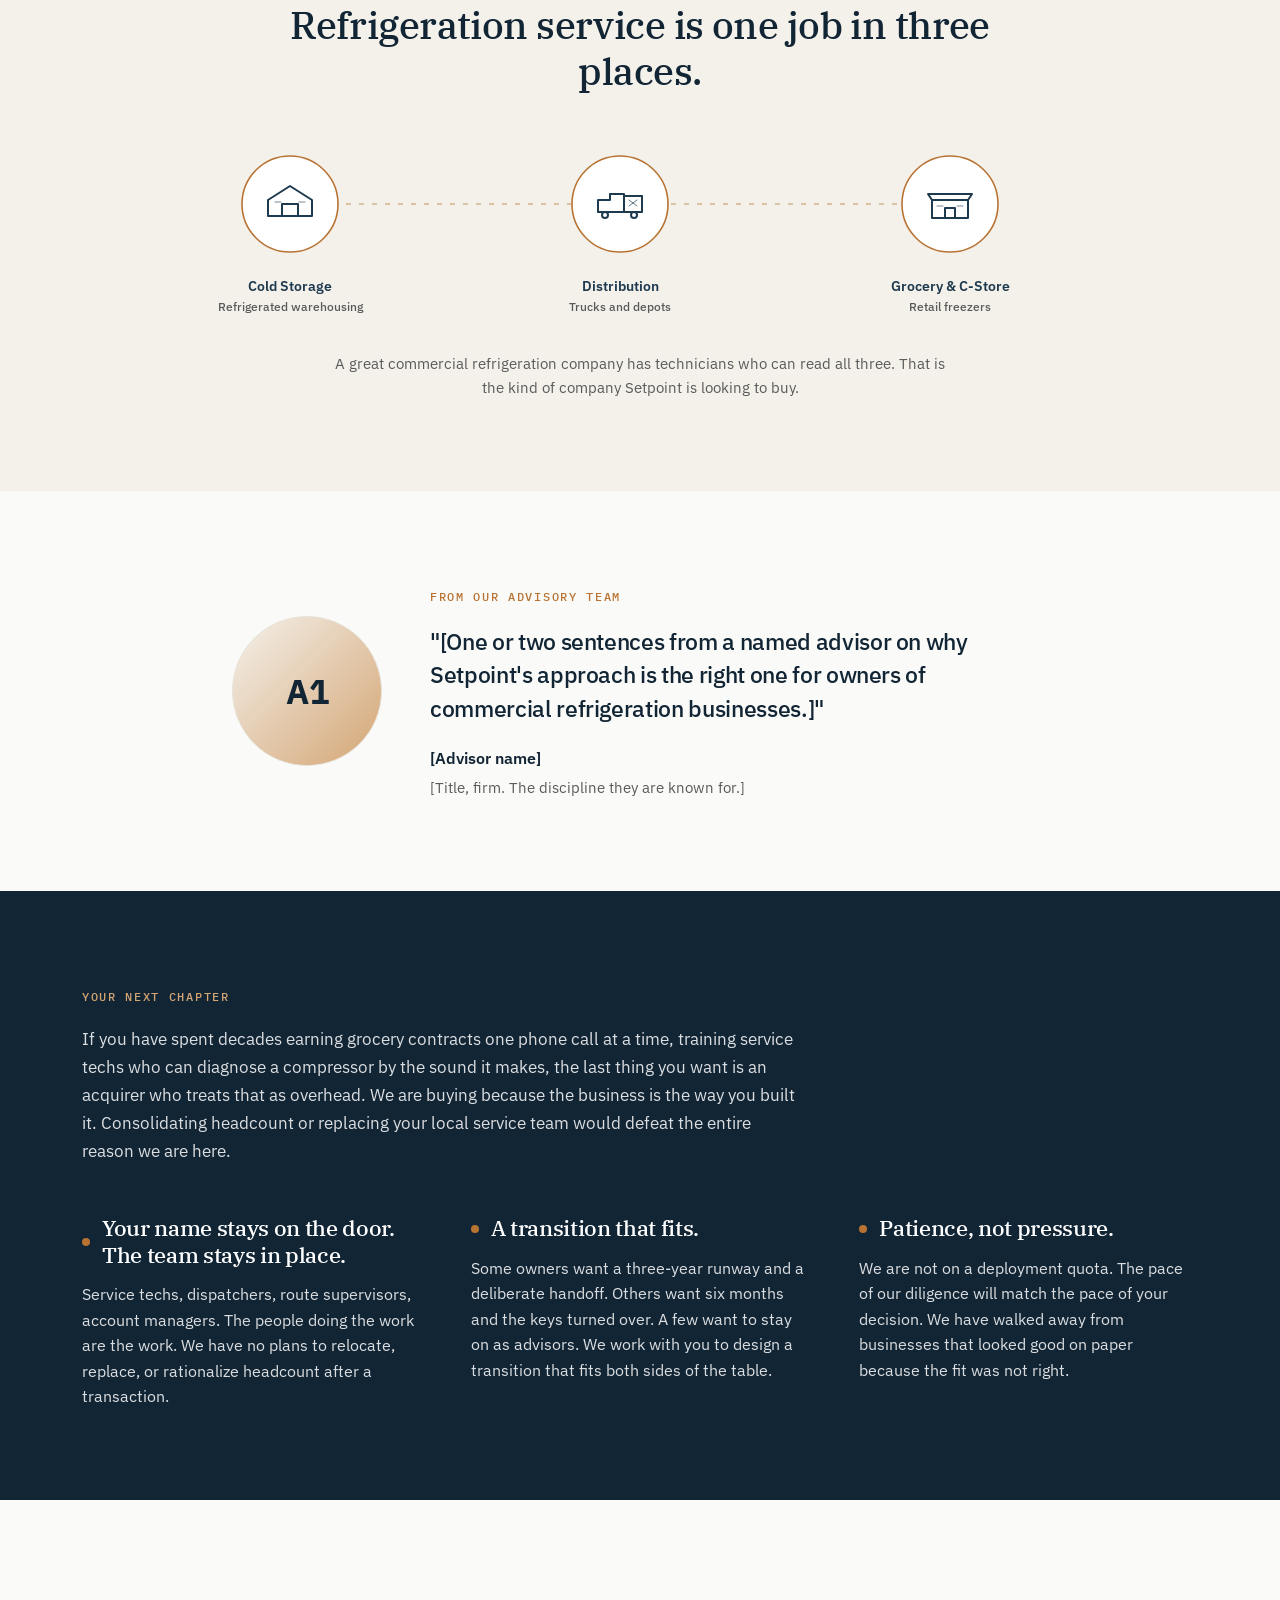
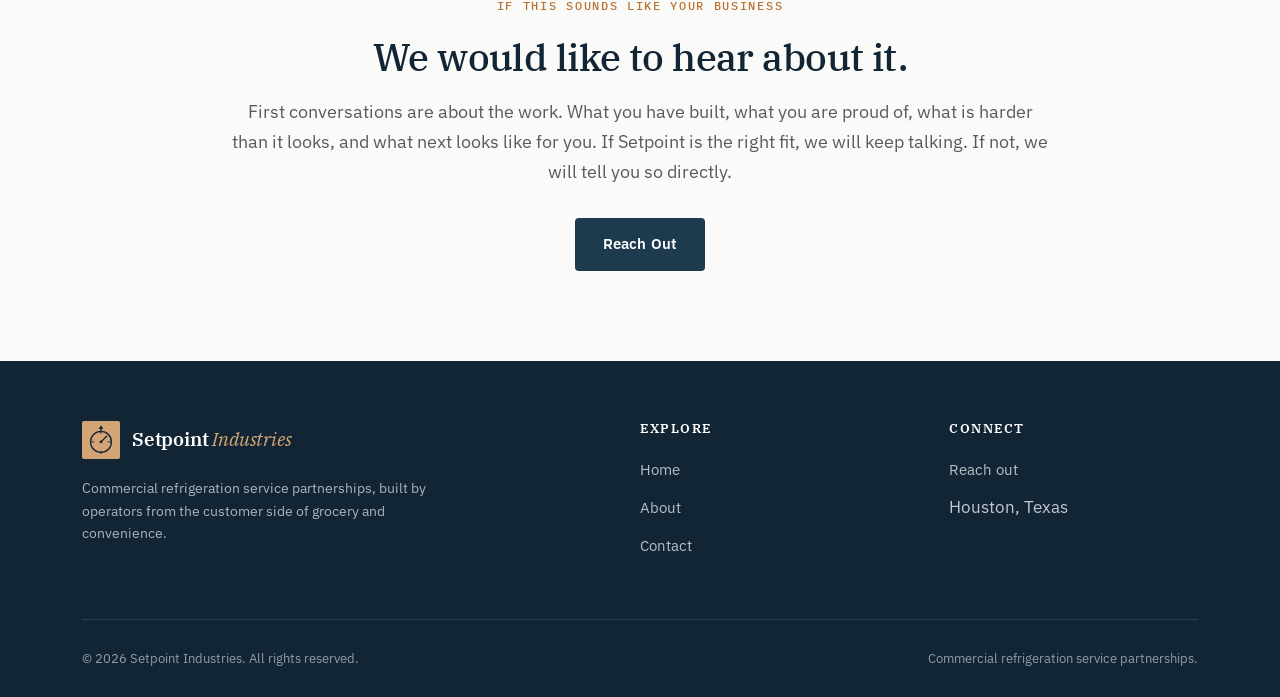
==== commit aac56c30: "Kill two-col image, center the Who-we-are text Drops the warehouse illustration and converts the sec" ====
--- a/index.html
+++ b/index.html
@@ -80,101 +80,13 @@
   </section>
 
   <section>
-    <div class="container">
-      <div class="two-col">
-        <div class="two-col-content">
-          <span class="eyebrow">Who we are</span>
-          <h2>A refrigeration company built by people who came up in the aisles.</h2>
-          <p>We came up inside grocery and convenience as a supplier. Coca-Cola distribution, beverage packaging, multi-facility P&amp;L. We know the difference between a refrigeration company that has been built carefully and one that has been hollowed out, between a service team that knows the store manager by name and one that just shows up to log a ticket.</p>
-          <p>We are Houston-based, and aiming to build a footprint across Texas and Colorado. Close enough to drive to a 7am meeting in Austin. Familiar enough with the Front Range to recognize a great cold-chain operator when one walks in.</p>
-          <a href="about.html" class="btn btn-secondary" style="margin-top: 10px;">More about us</a>
-        </div>
-        <div class="image-block">
-          <svg viewBox="0 0 400 300" xmlns="http://www.w3.org/2000/svg" preserveAspectRatio="xMidYMid slice" aria-hidden="true">
-            <defs>
-              <linearGradient id="duskSky" x1="0" y1="0" x2="0" y2="1">
-                <stop offset="0%" stop-color="#f4f1eb" />
-                <stop offset="45%" stop-color="#e8d4b8" />
-                <stop offset="100%" stop-color="#c49968" />
-              </linearGradient>
-              <radialGradient id="doorGlow" cx="0.5" cy="0.5" r="0.5">
-                <stop offset="0%" stop-color="#f4d4a0" stop-opacity="0.85" />
-                <stop offset="100%" stop-color="#d4a574" stop-opacity="0" />
-              </radialGradient>
-            </defs>
-            <!-- Sky -->
-            <rect width="400" height="300" fill="url(#duskSky)" />
-            <!-- Distant tree silhouette horizon -->
-            <path d="M0 215 L25 213 L40 215 L60 211 L85 214 L110 212 L135 215 L160 213 L185 215 L210 212 L235 214 L260 211 L285 215 L310 213 L335 215 L360 212 L385 214 L400 213 L400 222 L0 222 Z" fill="#1e3a4f" opacity="0.35" />
-            <!-- Ground -->
-            <rect x="0" y="222" width="400" height="78" fill="#0f1d2a" />
-            <!-- Warehouse side wall (perspective hint) -->
-            <path d="M80 138 L60 152 L60 222 L80 222 Z" fill="#0a1622" />
-            <!-- Warehouse main body -->
-            <rect x="80" y="138" width="280" height="84" fill="#1e3a4f" />
-            <!-- Warehouse roof line -->
-            <rect x="78" y="134" width="284" height="6" fill="#122535" />
-            <!-- Roof refrigeration condenser units -->
-            <g>
-              <rect x="115" y="120" width="38" height="14" fill="#b87333" />
-              <rect x="115" y="120" width="38" height="2.5" fill="#d4a574" />
-              <rect x="175" y="118" width="38" height="16" fill="#b87333" />
-              <rect x="175" y="118" width="38" height="2.5" fill="#d4a574" />
-              <rect x="235" y="120" width="38" height="14" fill="#b87333" />
-              <rect x="235" y="120" width="38" height="2.5" fill="#d4a574" />
-              <rect x="295" y="122" width="38" height="12" fill="#b87333" />
-              <rect x="295" y="122" width="38" height="2.5" fill="#d4a574" />
-            </g>
-            <!-- Dock doors -->
-            <rect x="100" y="167" width="44" height="55" fill="#0a1622" />
-            <rect x="156" y="167" width="44" height="55" fill="#0a1622" />
-            <rect x="212" y="167" width="44" height="55" fill="#e8c690" />
-            <rect x="268" y="167" width="44" height="55" fill="#0a1622" />
-            <rect x="324" y="167" width="36" height="55" fill="#0a1622" />
-            <!-- Door slats texture (closed doors) -->
-            <g stroke="#b87333" stroke-width="0.6" opacity="0.35">
-              <line x1="100" y1="182" x2="144" y2="182" />
-              <line x1="100" y1="197" x2="144" y2="197" />
-              <line x1="100" y1="212" x2="144" y2="212" />
-              <line x1="156" y1="182" x2="200" y2="182" />
-              <line x1="156" y1="197" x2="200" y2="197" />
-              <line x1="156" y1="212" x2="200" y2="212" />
-              <line x1="268" y1="182" x2="312" y2="182" />
-              <line x1="268" y1="197" x2="312" y2="197" />
-              <line x1="268" y1="212" x2="312" y2="212" />
-              <line x1="324" y1="182" x2="360" y2="182" />
-              <line x1="324" y1="197" x2="360" y2="197" />
-              <line x1="324" y1="212" x2="360" y2="212" />
-            </g>
-            <!-- Light spilling from open door -->
-            <ellipse cx="234" cy="234" rx="80" ry="16" fill="url(#doorGlow)" />
-            <!-- Worker silhouette in the glow -->
-            <g transform="translate(232, 220)" fill="#0a1622">
-              <circle cx="0" cy="-12" r="2.6" />
-              <rect x="-2.6" y="-9" width="5.2" height="13" />
-              <line x1="-2.6" y1="-1" x2="-5" y2="3" stroke="#0a1622" stroke-width="2.4" stroke-linecap="round" />
-              <line x1="2.6" y1="-1" x2="5" y2="3" stroke="#0a1622" stroke-width="2.4" stroke-linecap="round" />
-            </g>
-            <!-- Refrigerated truck (foreground left) -->
-            <g>
-              <!-- Trailer -->
-              <rect x="20" y="172" width="60" height="40" fill="#122535" />
-              <rect x="20" y="172" width="60" height="40" fill="none" stroke="#b87333" stroke-width="0.7" opacity="0.55" />
-              <!-- Reefer unit on top of trailer -->
-              <rect x="28" y="162" width="44" height="10" fill="#b87333" />
-              <rect x="28" y="162" width="44" height="2" fill="#d4a574" />
-              <!-- Snowflake on trailer side -->
-              <g transform="translate(50, 192)" stroke="#b87333" stroke-width="1" stroke-linecap="round" opacity="0.8">
-                <line x1="0" y1="-6" x2="0" y2="6" />
-                <line x1="-5" y1="-3" x2="5" y2="3" />
-                <line x1="-5" y1="3" x2="5" y2="-3" />
-              </g>
-              <!-- Wheels -->
-              <circle cx="32" cy="216" r="4.5" fill="#0a1622" />
-              <circle cx="68" cy="216" r="4.5" fill="#0a1622" />
-            </g>
-          </svg>
-        </div>
+    <div class="container-narrow">
+      <div class="pull-quote">
+        <span class="eyebrow">Who we are</span>
+        <h2>A refrigeration company built by people who came up in the aisles.</h2>
+        <p>We came up inside grocery and convenience as a supplier. Coca-Cola distribution, beverage packaging, multi-facility P&amp;L. We know the difference between a refrigeration company that has been built carefully and one that has been hollowed out, between a service team that knows the store manager by name and one that just shows up to log a ticket.</p>
+        <p>We are Houston-based, and aiming to build a footprint across Texas and Colorado. Close enough to drive to a 7am meeting in Austin. Familiar enough with the Front Range to recognize a great cold-chain operator when one walks in.</p>
+        <a href="about.html" class="btn btn-secondary" style="margin-top: 18px;">More about us</a>
       </div>
     </div>
   </section>
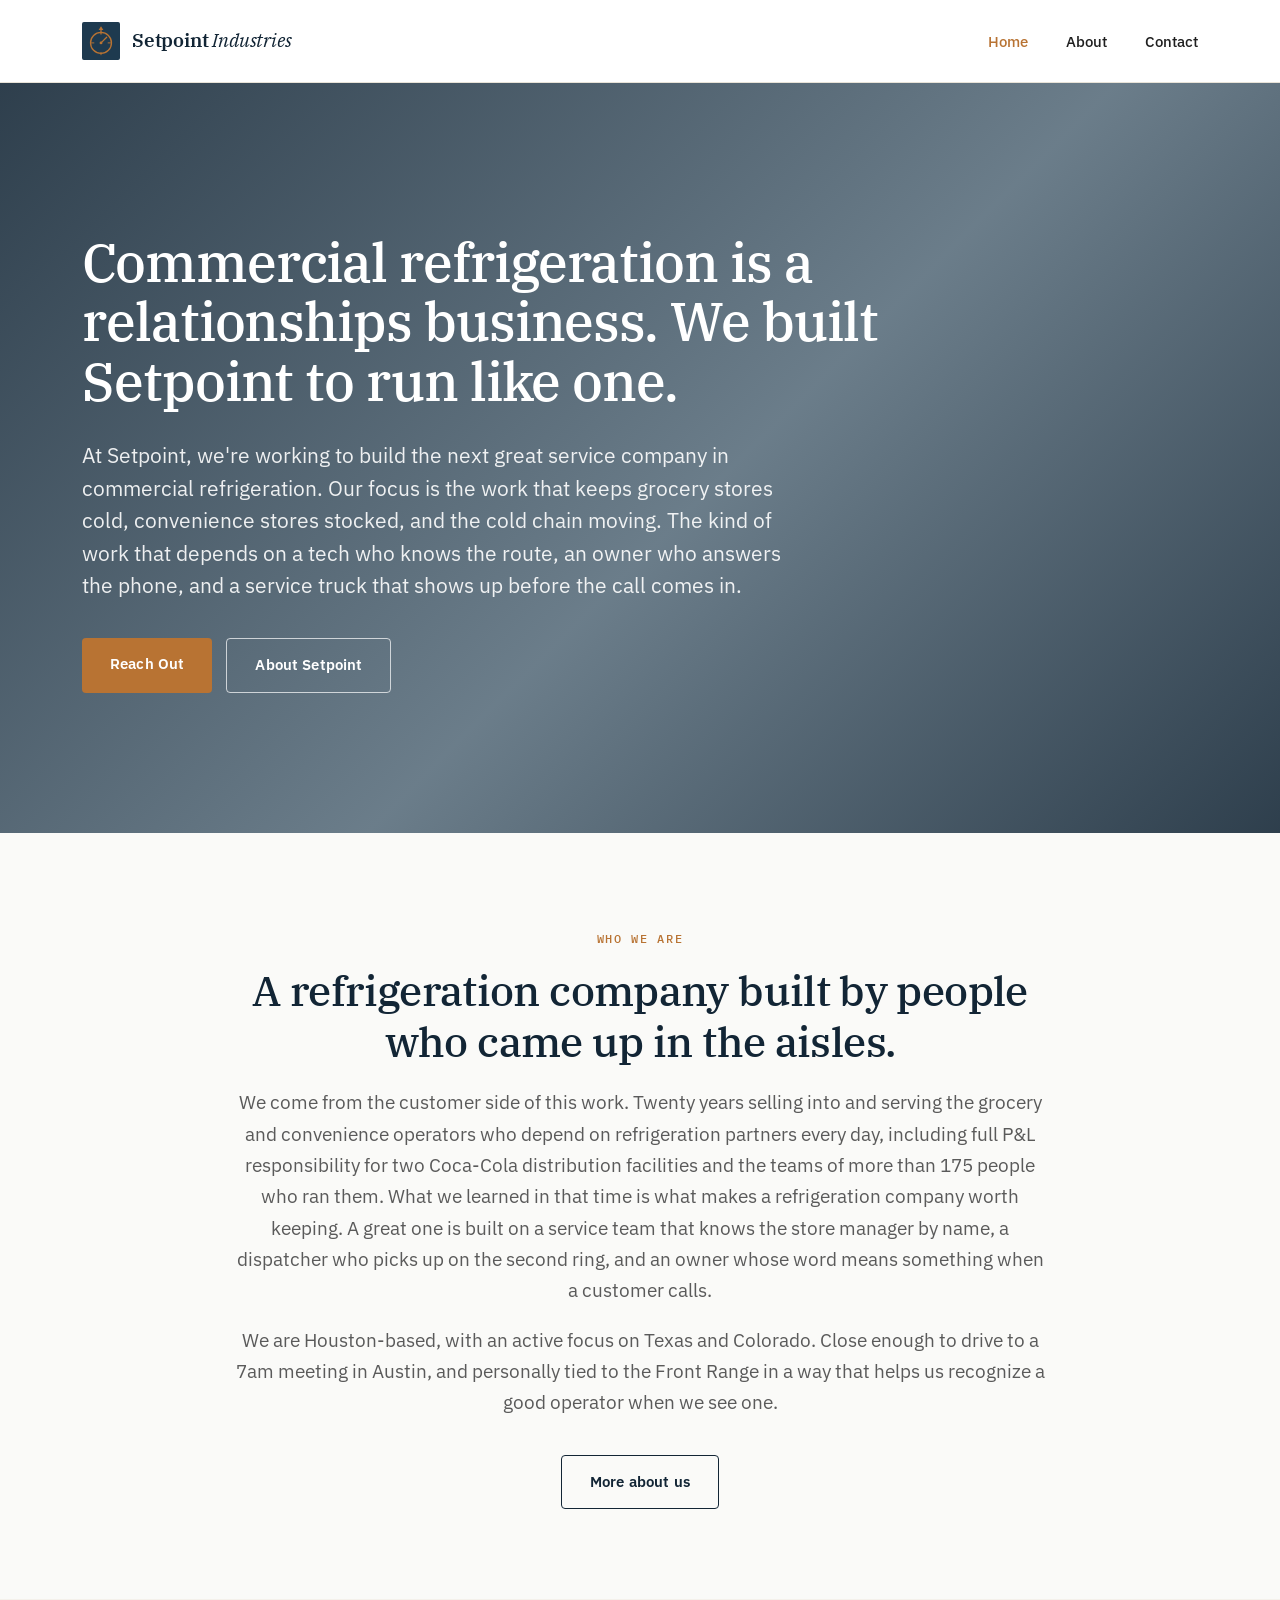
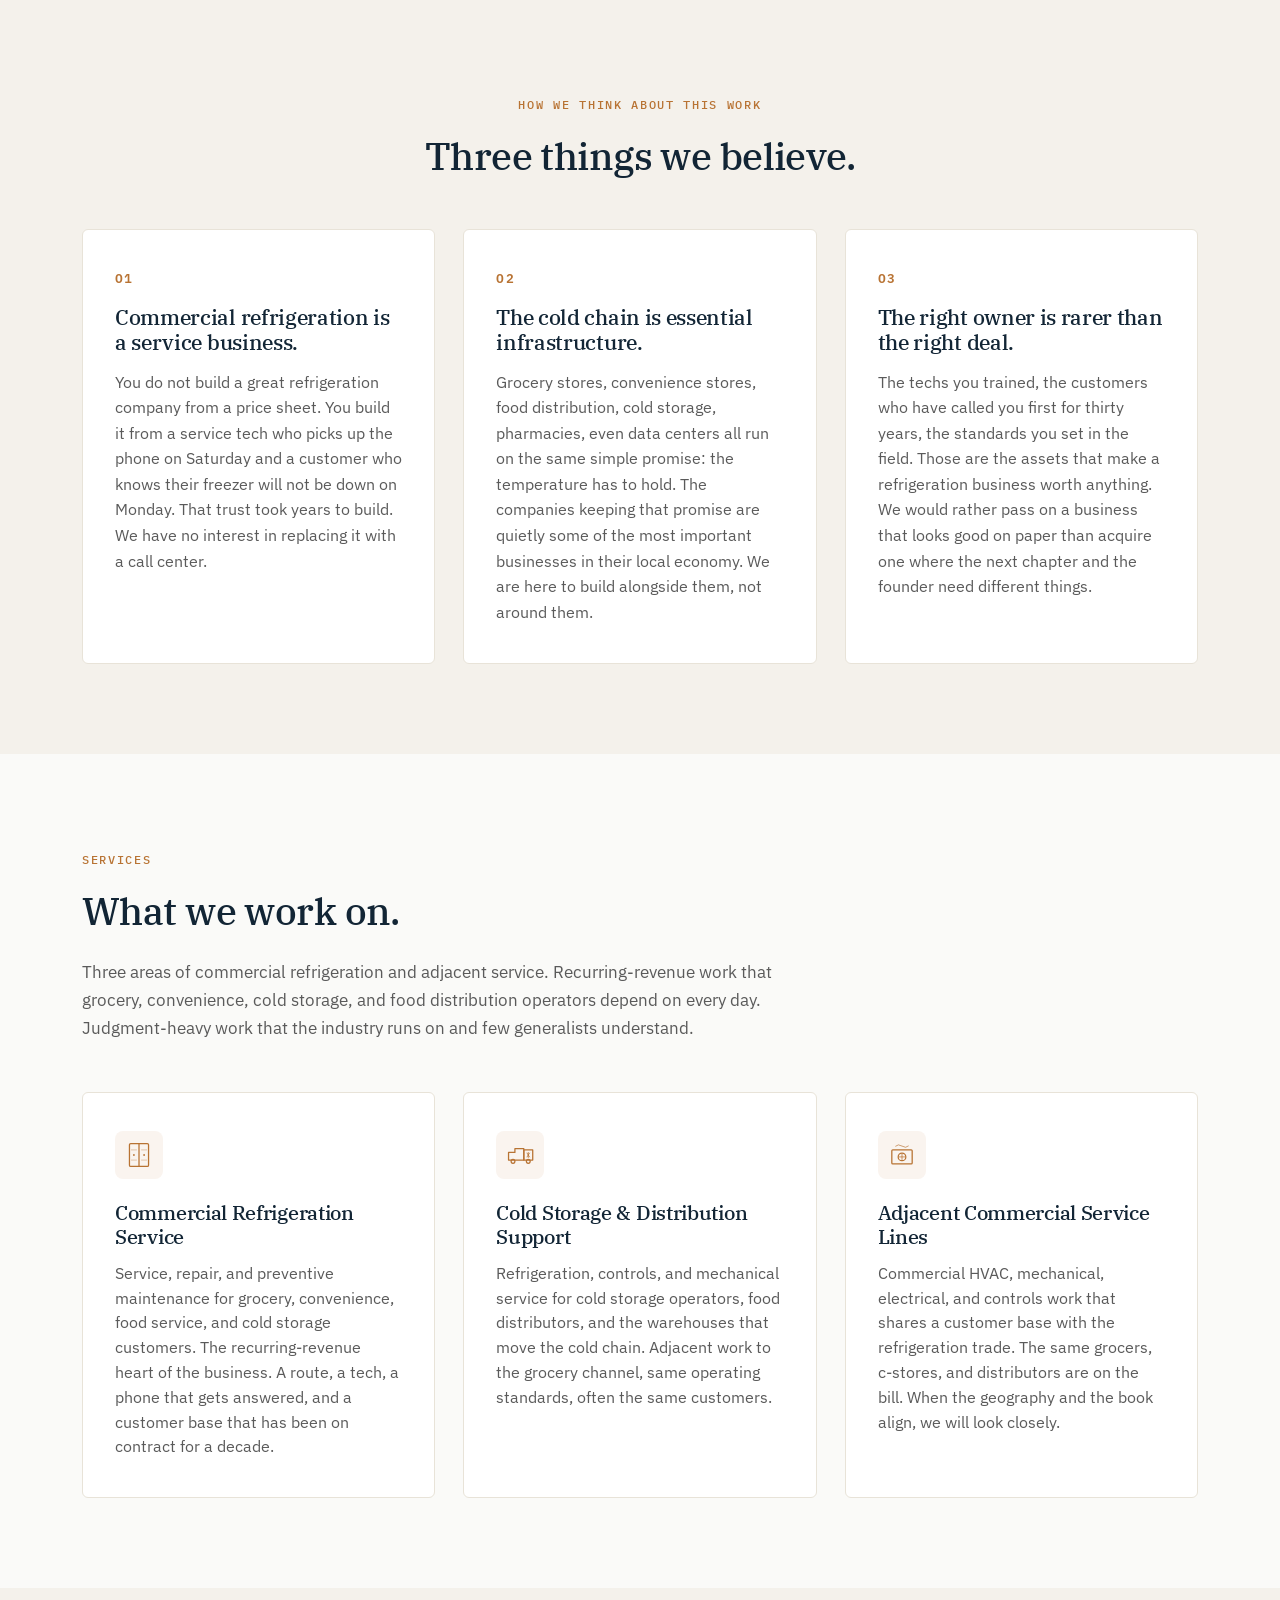
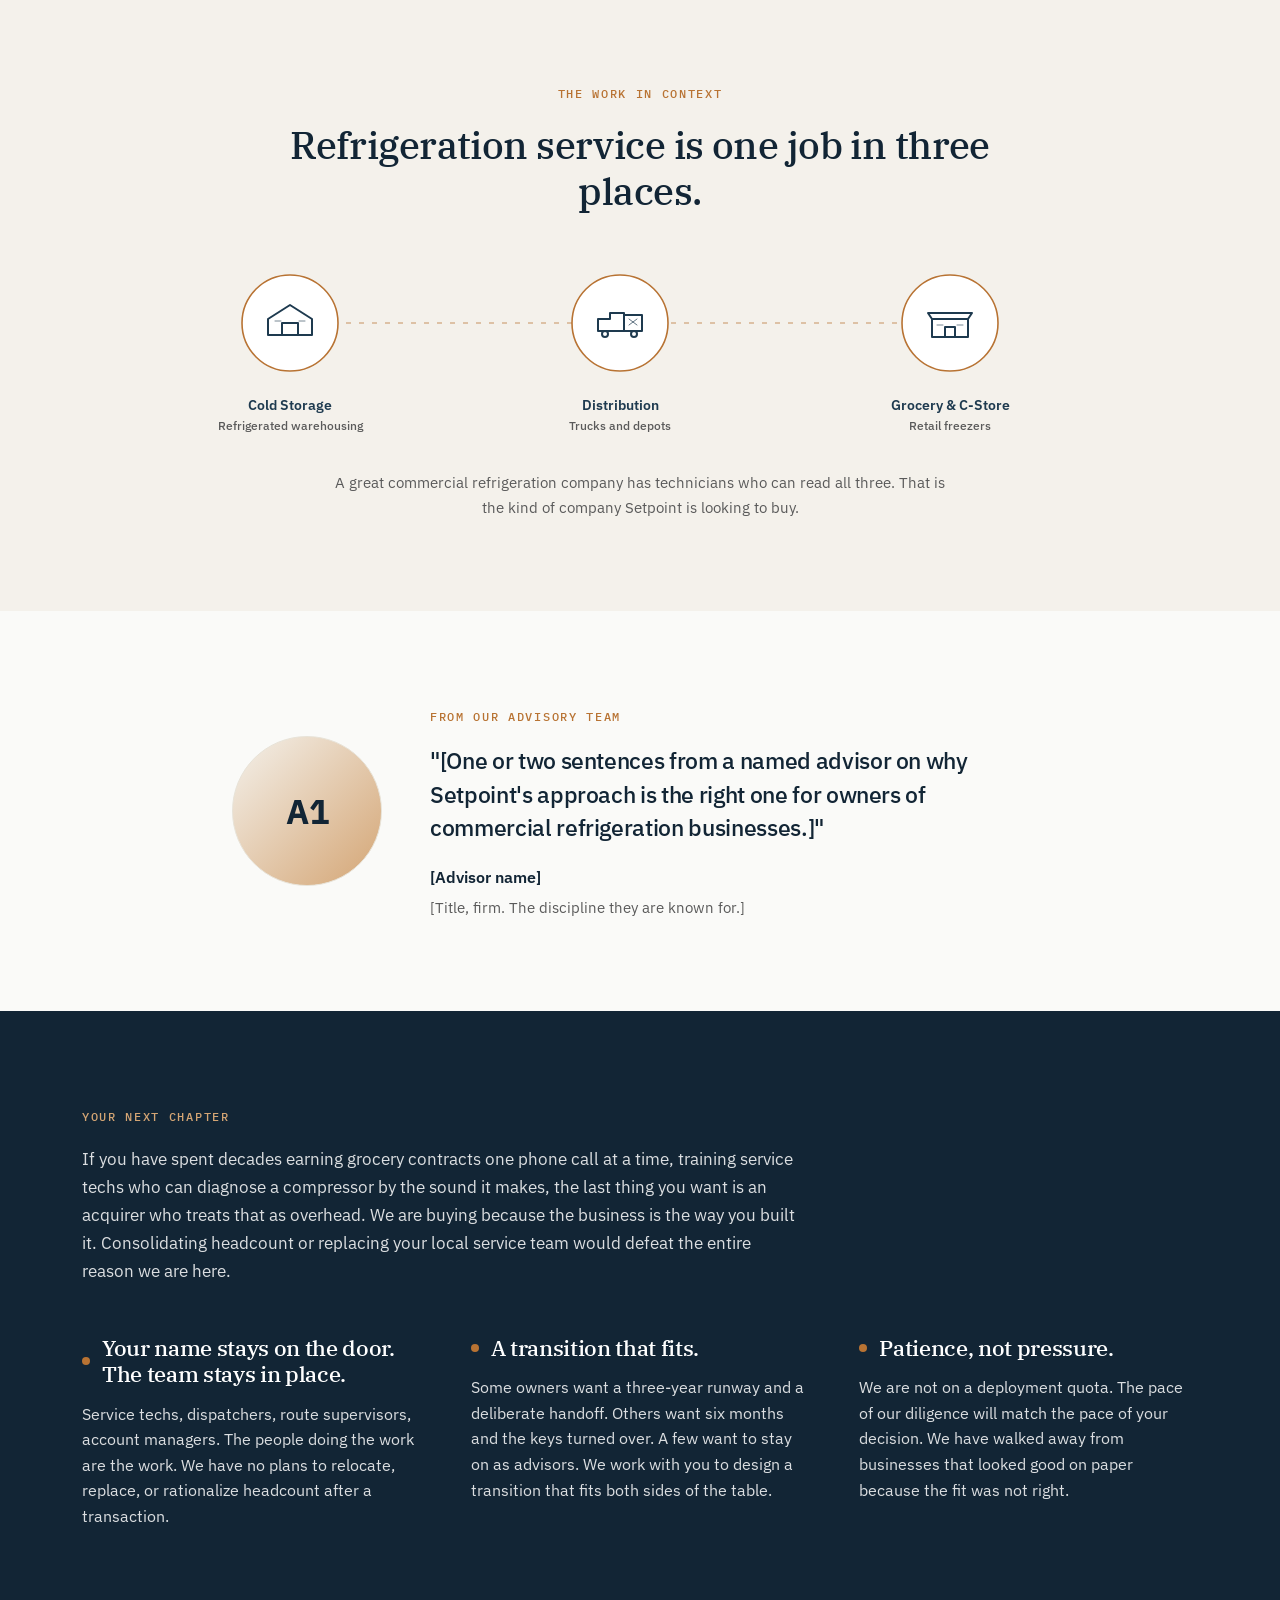
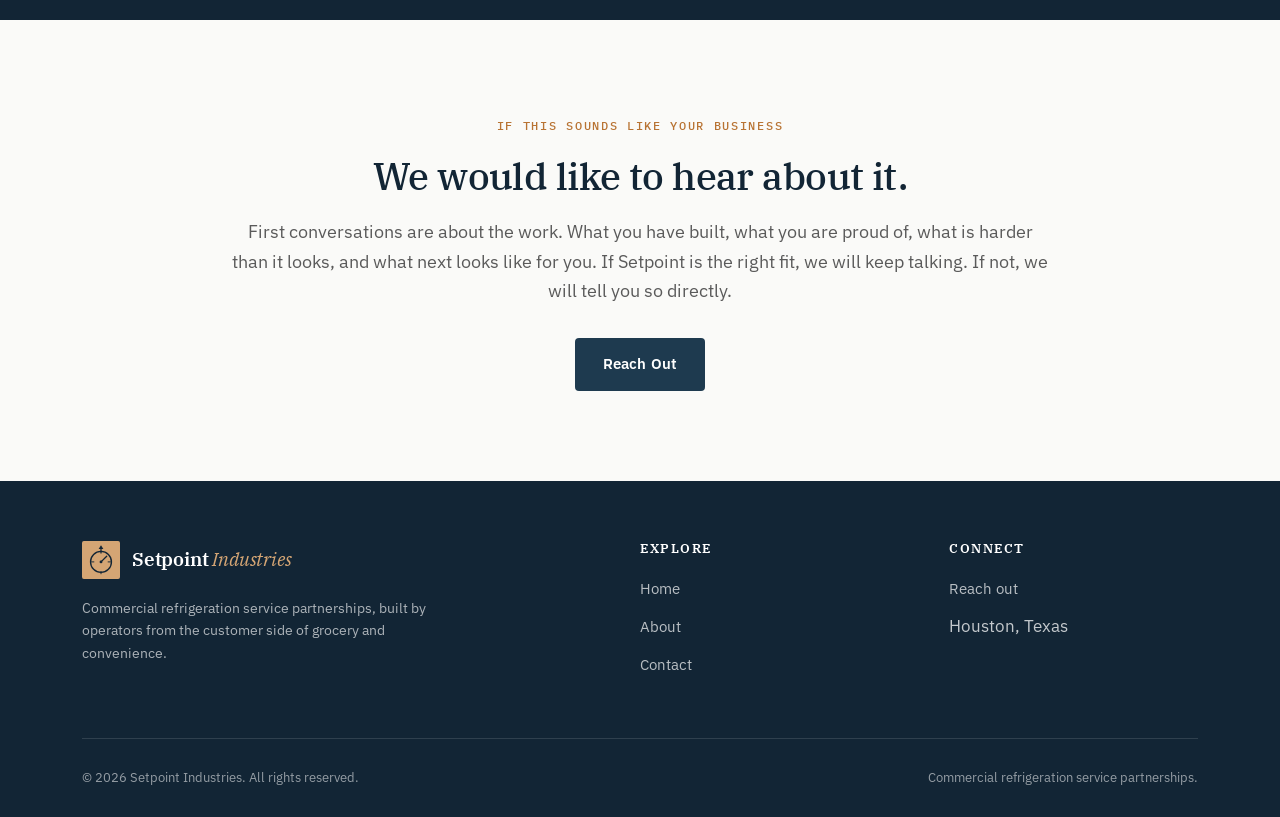
==== commit 40dd9bc2: "Humanize Who-we-are copy and add hero photo Inspired by NextGen Fleet Solutions' voice: warmer verbs" ====
--- a/index.html
+++ b/index.html
@@ -40,33 +40,7 @@
     </div>
   </header>
 
-  <section class="hero hero-dial">
-    <div class="hero-dial-bg" aria-hidden="true">
-      <svg viewBox="0 0 800 600" xmlns="http://www.w3.org/2000/svg" preserveAspectRatio="xMidYMid slice">
-        <circle cx="600" cy="300" r="240" stroke="#d4a574" stroke-width="2" fill="none" />
-        <circle cx="600" cy="300" r="190" stroke="#d4a574" stroke-width="1" fill="none" opacity="0.6" />
-        <circle cx="600" cy="300" r="140" stroke="#d4a574" stroke-width="0.8" fill="none" opacity="0.4" />
-        <g stroke="#d4a574" stroke-width="2" stroke-linecap="round">
-          <line x1="600" y1="40" x2="600" y2="70" />
-          <line x1="860" y1="300" x2="830" y2="300" />
-          <line x1="600" y1="560" x2="600" y2="530" />
-          <line x1="340" y1="300" x2="370" y2="300" />
-        </g>
-        <g stroke="#d4a574" stroke-width="1" stroke-linecap="round" opacity="0.6">
-          <line x1="730" y1="75" x2="715" y2="100" />
-          <line x1="825" y1="170" x2="800" y2="185" />
-          <line x1="825" y1="430" x2="800" y2="415" />
-          <line x1="730" y1="525" x2="715" y2="500" />
-          <line x1="470" y1="525" x2="485" y2="500" />
-          <line x1="375" y1="430" x2="400" y2="415" />
-          <line x1="375" y1="170" x2="400" y2="185" />
-          <line x1="470" y1="75" x2="485" y2="100" />
-        </g>
-        <line x1="600" y1="300" x2="755" y2="155" stroke="#d4a574" stroke-width="3" stroke-linecap="round" />
-        <circle cx="600" cy="300" r="8" fill="#d4a574" />
-        <path d="M600 25 L590 50 L610 50 Z" fill="#d4a574" />
-      </svg>
-    </div>
+  <section class="hero hero-image">
     <div class="container">
       <div class="hero-inner">
         <h1>Commercial refrigeration is a relationships business. We built Setpoint to run like one.</h1>
@@ -84,8 +58,8 @@
       <div class="pull-quote">
         <span class="eyebrow">Who we are</span>
         <h2>A refrigeration company built by people who came up in the aisles.</h2>
-        <p>We came up inside grocery and convenience as a supplier. Coca-Cola distribution, beverage packaging, multi-facility P&amp;L. We know the difference between a refrigeration company that has been built carefully and one that has been hollowed out, between a service team that knows the store manager by name and one that just shows up to log a ticket.</p>
-        <p>We are Houston-based, and aiming to build a footprint across Texas and Colorado. Close enough to drive to a 7am meeting in Austin. Familiar enough with the Front Range to recognize a great cold-chain operator when one walks in.</p>
+        <p>We come from the customer side of this work. Twenty years selling into and serving the grocery and convenience operators who depend on refrigeration partners every day, including full P&amp;L responsibility for two Coca-Cola distribution facilities and the teams of more than 175 people who ran them. What we learned in that time is what makes a refrigeration company worth keeping. A great one is built on a service team that knows the store manager by name, a dispatcher who picks up on the second ring, and an owner whose word means something when a customer calls.</p>
+        <p>We are Houston-based, with an active focus on Texas and Colorado. Close enough to drive to a 7am meeting in Austin, and personally tied to the Front Range in a way that helps us recognize a good operator when we see one.</p>
         <a href="about.html" class="btn btn-secondary" style="margin-top: 18px;">More about us</a>
       </div>
     </div>
@@ -106,7 +80,7 @@
         <div class="pillar">
           <div class="pillar-number">02</div>
           <h3>The cold chain is essential infrastructure.</h3>
-          <p>Grocery stores, convenience stores, food distribution, cold storage, pharmacies, even data centers. They all share one constraint. Temperature has to hold. The companies that keep it holding are quietly some of the most important businesses in their local economy. We are here to build with them, not around them.</p>
+          <p>Grocery stores, convenience stores, food distribution, cold storage, pharmacies, even data centers all run on the same simple promise: the temperature has to hold. The companies keeping that promise are quietly some of the most important businesses in their local economy. We are here to build alongside them, not around them.</p>
         </div>
         <div class="pillar">
           <div class="pillar-number">03</div>
--- a/styles.css
+++ b/styles.css
@@ -230,63 +230,49 @@
   flex-wrap: wrap;
 }
 
-/* Dial-pattern hero (homepage) */
-.hero-dial {
-  background: linear-gradient(135deg, var(--primary-dark) 0%, var(--primary) 100%);
+/* Photo hero (homepage) */
+.hero-image {
+  background:
+    linear-gradient(135deg, rgba(18, 37, 53, 0.88) 0%, rgba(30, 58, 79, 0.65) 55%, rgba(18, 37, 53, 0.88) 100%),
+    url('https://images.unsplash.com/photo-1601599967100-f16100982063?fm=jpg&q=80&w=2400&auto=format&fit=crop') center/cover no-repeat;
   padding: 150px 0 140px;
   color: white;
 }
 
-.hero-dial h1,
-.hero-dial h2,
-.hero-dial h3 {
+.hero-image h1,
+.hero-image h2,
+.hero-image h3 {
   color: white;
 }
 
-.hero-dial .lede {
-  color: rgba(255, 255, 255, 0.85);
-}
-
-.hero-dial .eyebrow {
+.hero-image .lede {
+  color: rgba(255, 255, 255, 0.9);
+}
+
+.hero-image .eyebrow {
   color: var(--tan);
 }
 
-.hero-dial .btn-primary {
+.hero-image .btn-primary {
   background: var(--accent);
   color: white;
 }
 
-.hero-dial .btn-primary:hover {
+.hero-image .btn-primary:hover {
   background: var(--tan);
   color: var(--primary-dark);
 }
 
-.hero-dial .btn-secondary {
+.hero-image .btn-secondary {
   color: white;
   border-color: rgba(255, 255, 255, 0.7);
-}
-
-.hero-dial .btn-secondary:hover {
+  background: transparent;
+}
+
+.hero-image .btn-secondary:hover {
   background: white;
   color: var(--primary-dark);
   border-color: white;
-}
-
-.hero-dial-bg {
-  position: absolute;
-  top: 0;
-  right: 0;
-  bottom: 0;
-  width: 55%;
-  pointer-events: none;
-  z-index: 1;
-  opacity: 0.18;
-}
-
-.hero-dial-bg svg {
-  width: 100%;
-  height: 100%;
-  display: block;
 }
 
 /* Sections */
@@ -1060,8 +1046,7 @@
 @media (max-width: 880px) {
   h1 { font-size: 40px; }
   h2 { font-size: 30px; }
-  .hero, .hero-dial { padding: 70px 0; }
-  .hero-dial-bg { display: none; }
+  .hero, .hero-image { padding: 70px 0; }
   section { padding: 60px 0; }
   .two-col,
   .pillars,
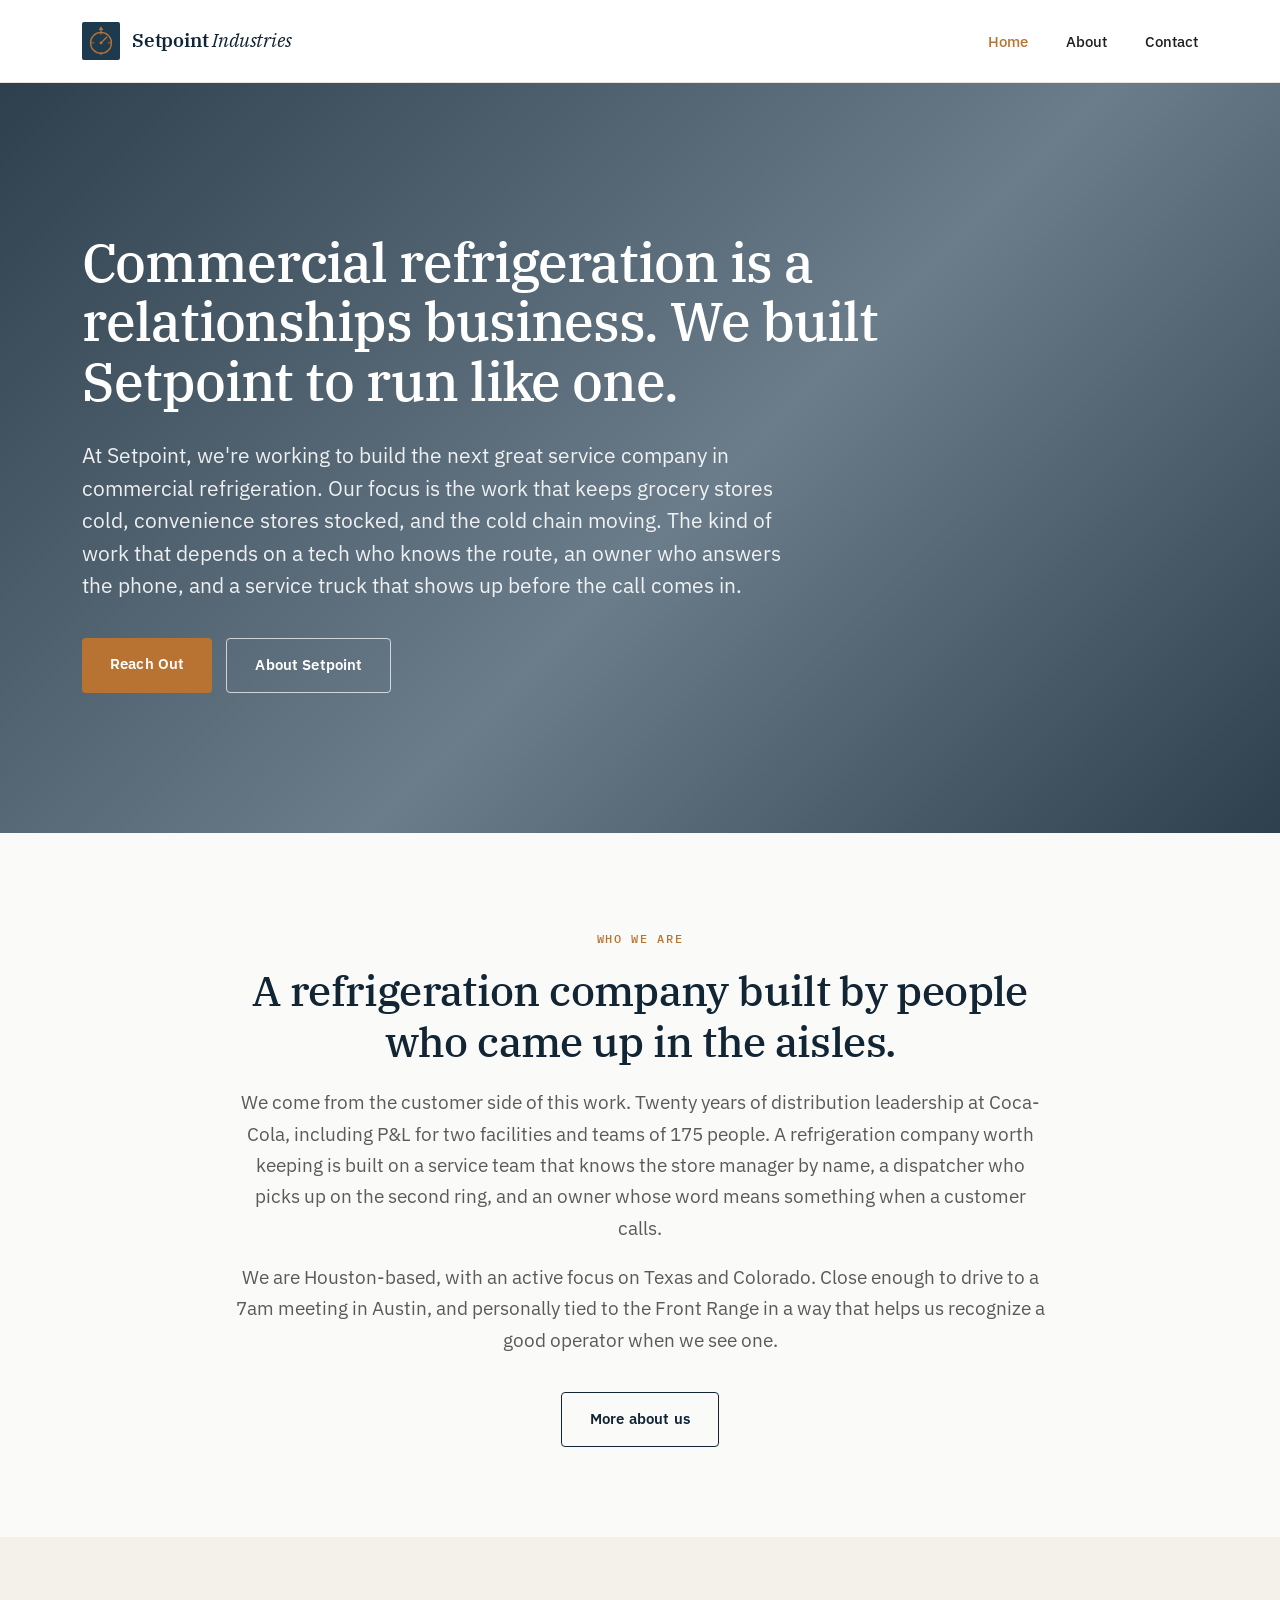
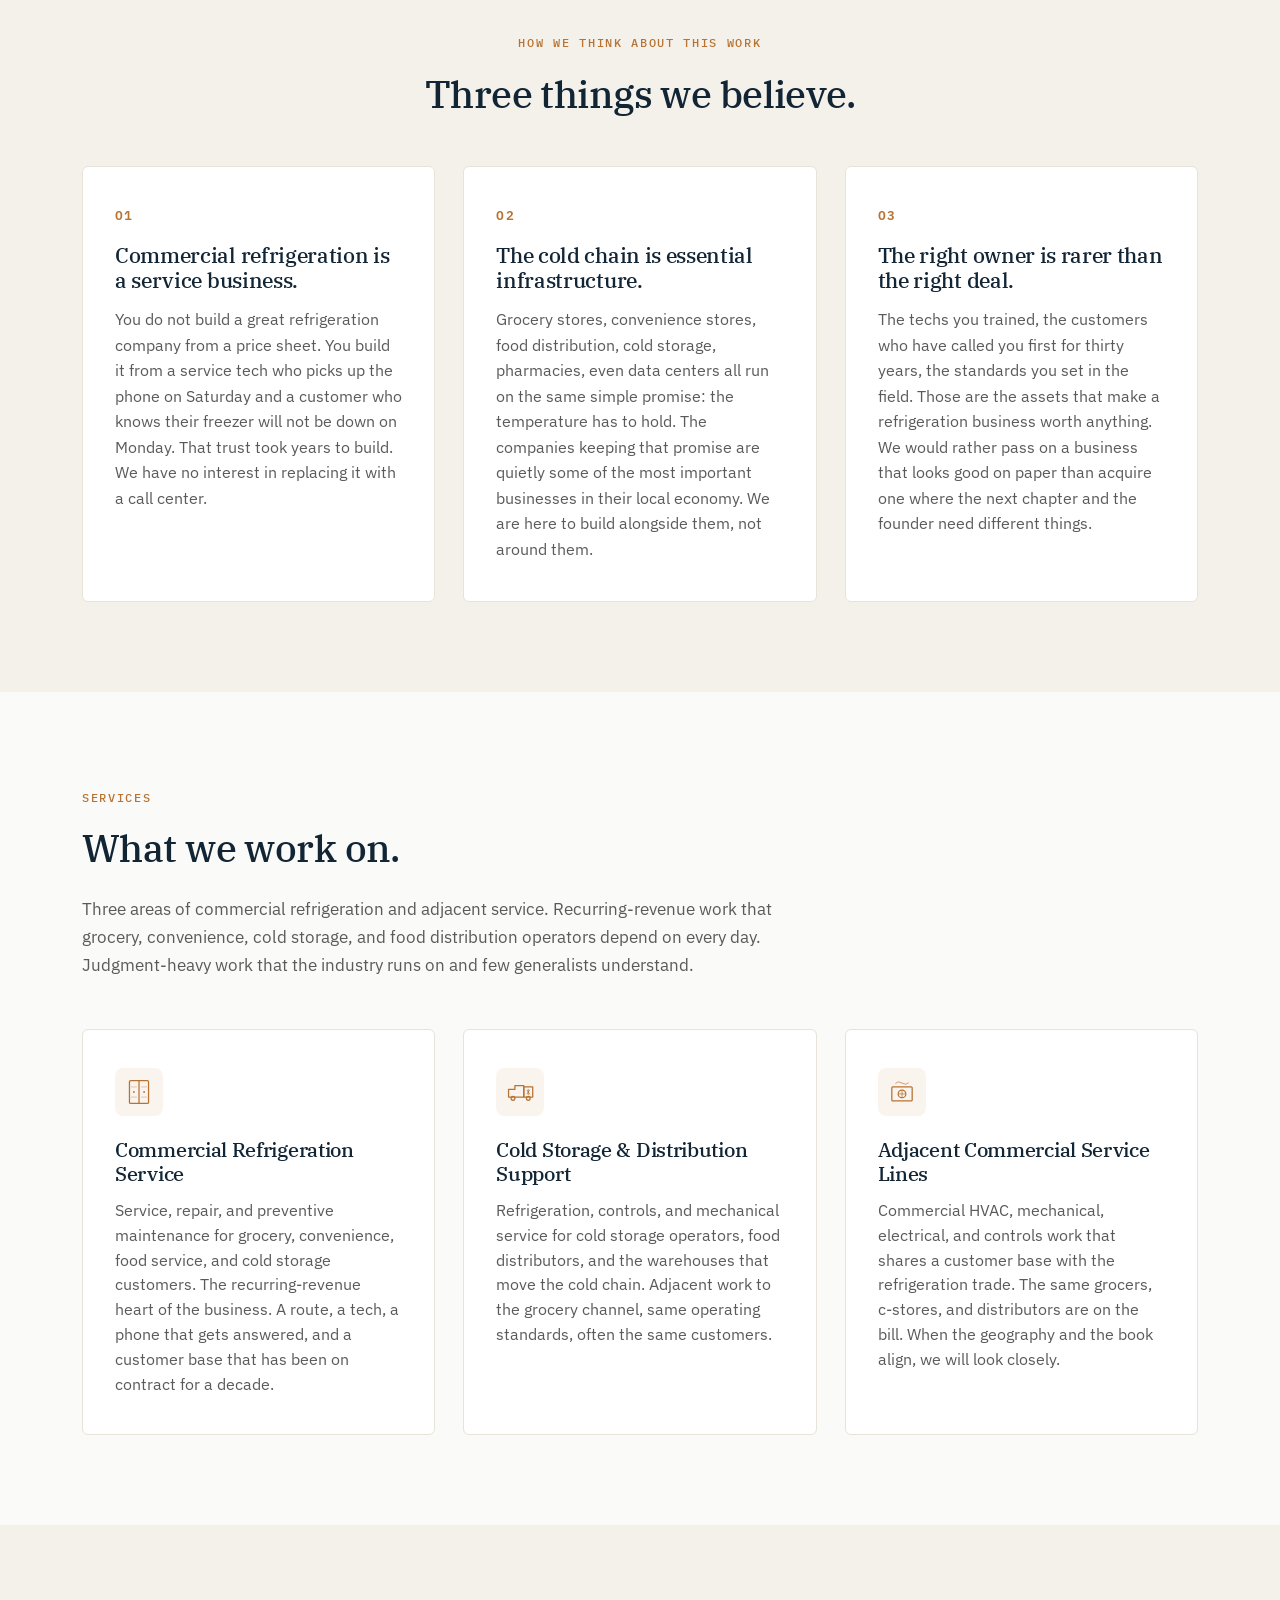
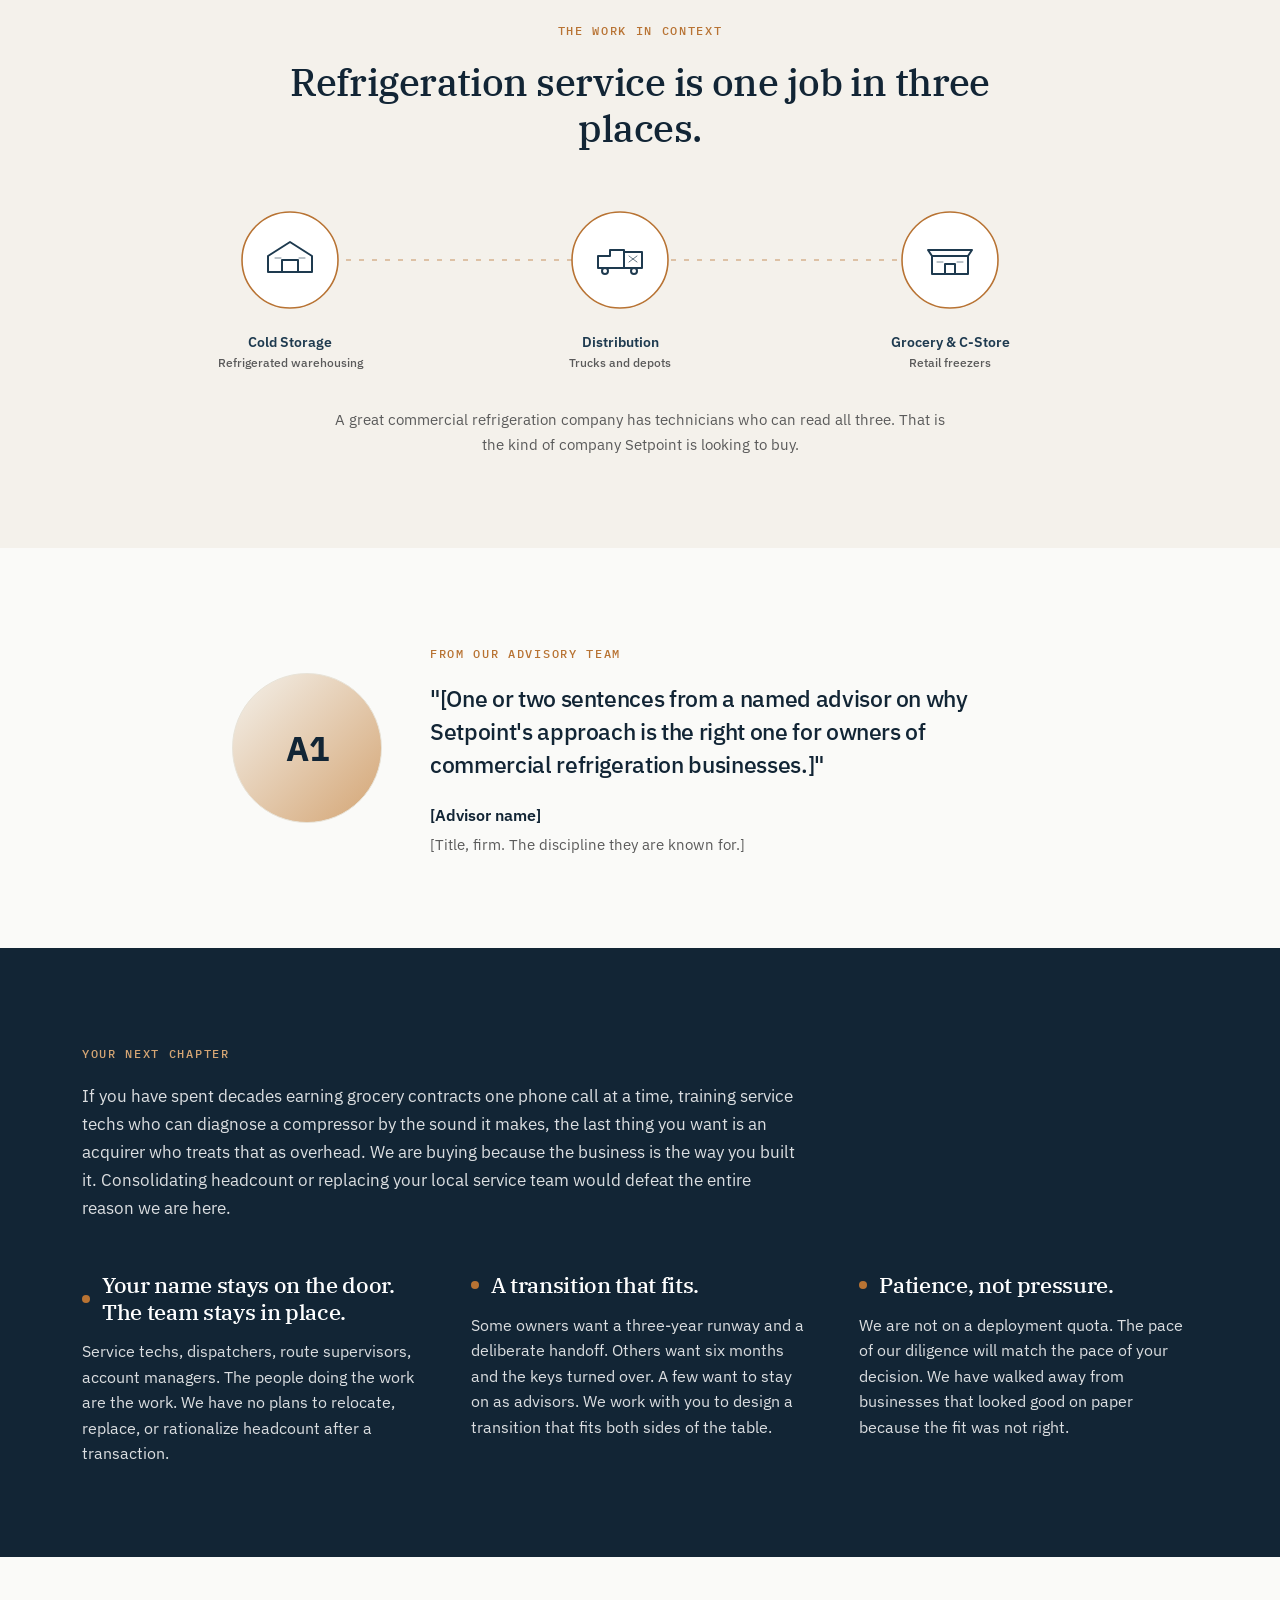
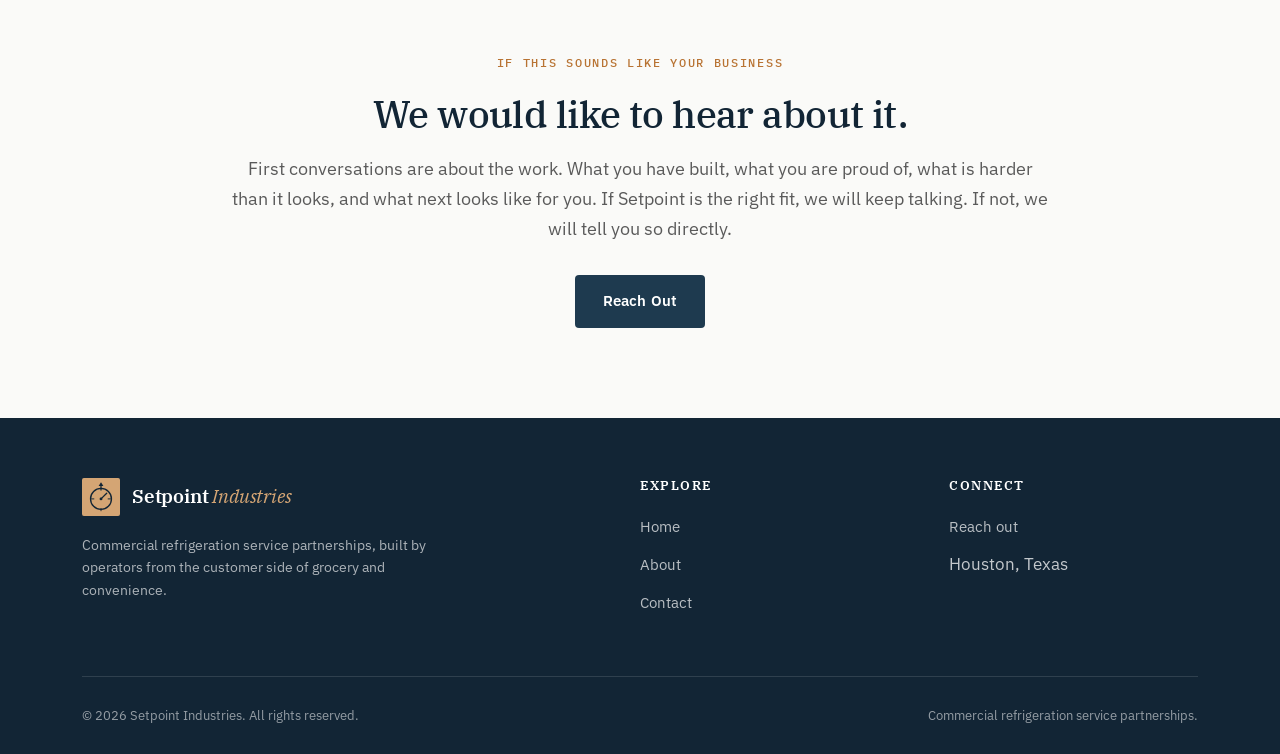
==== commit 73f1e905: "Tighten Who-we-are paragraph Cuts four sentences down to three, ~115 words to ~70. Keeps the custome" ====
--- a/index.html
+++ b/index.html
@@ -58,7 +58,7 @@
       <div class="pull-quote">
         <span class="eyebrow">Who we are</span>
         <h2>A refrigeration company built by people who came up in the aisles.</h2>
-        <p>We come from the customer side of this work. Twenty years selling into and serving the grocery and convenience operators who depend on refrigeration partners every day, including full P&amp;L responsibility for two Coca-Cola distribution facilities and the teams of more than 175 people who ran them. What we learned in that time is what makes a refrigeration company worth keeping. A great one is built on a service team that knows the store manager by name, a dispatcher who picks up on the second ring, and an owner whose word means something when a customer calls.</p>
+        <p>We come from the customer side of this work. Twenty years of distribution leadership at Coca-Cola, including P&amp;L for two facilities and teams of 175 people. A refrigeration company worth keeping is built on a service team that knows the store manager by name, a dispatcher who picks up on the second ring, and an owner whose word means something when a customer calls.</p>
         <p>We are Houston-based, with an active focus on Texas and Colorado. Close enough to drive to a 7am meeting in Austin, and personally tied to the Front Range in a way that helps us recognize a good operator when we see one.</p>
         <a href="about.html" class="btn btn-secondary" style="margin-top: 18px;">More about us</a>
       </div>
--- a/styles.css
+++ b/styles.css
@@ -234,7 +234,7 @@
 .hero-image {
   background:
     linear-gradient(135deg, rgba(18, 37, 53, 0.88) 0%, rgba(30, 58, 79, 0.65) 55%, rgba(18, 37, 53, 0.88) 100%),
-    url('https://images.unsplash.com/photo-1601599967100-f16100982063?fm=jpg&q=80&w=2400&auto=format&fit=crop') center/cover no-repeat;
+    url('https://images.unsplash.com/photo-1720811559371-7b0ebd219127?fm=jpg&q=80&w=2400&auto=format&fit=crop') center/cover no-repeat;
   padding: 150px 0 140px;
   color: white;
 }
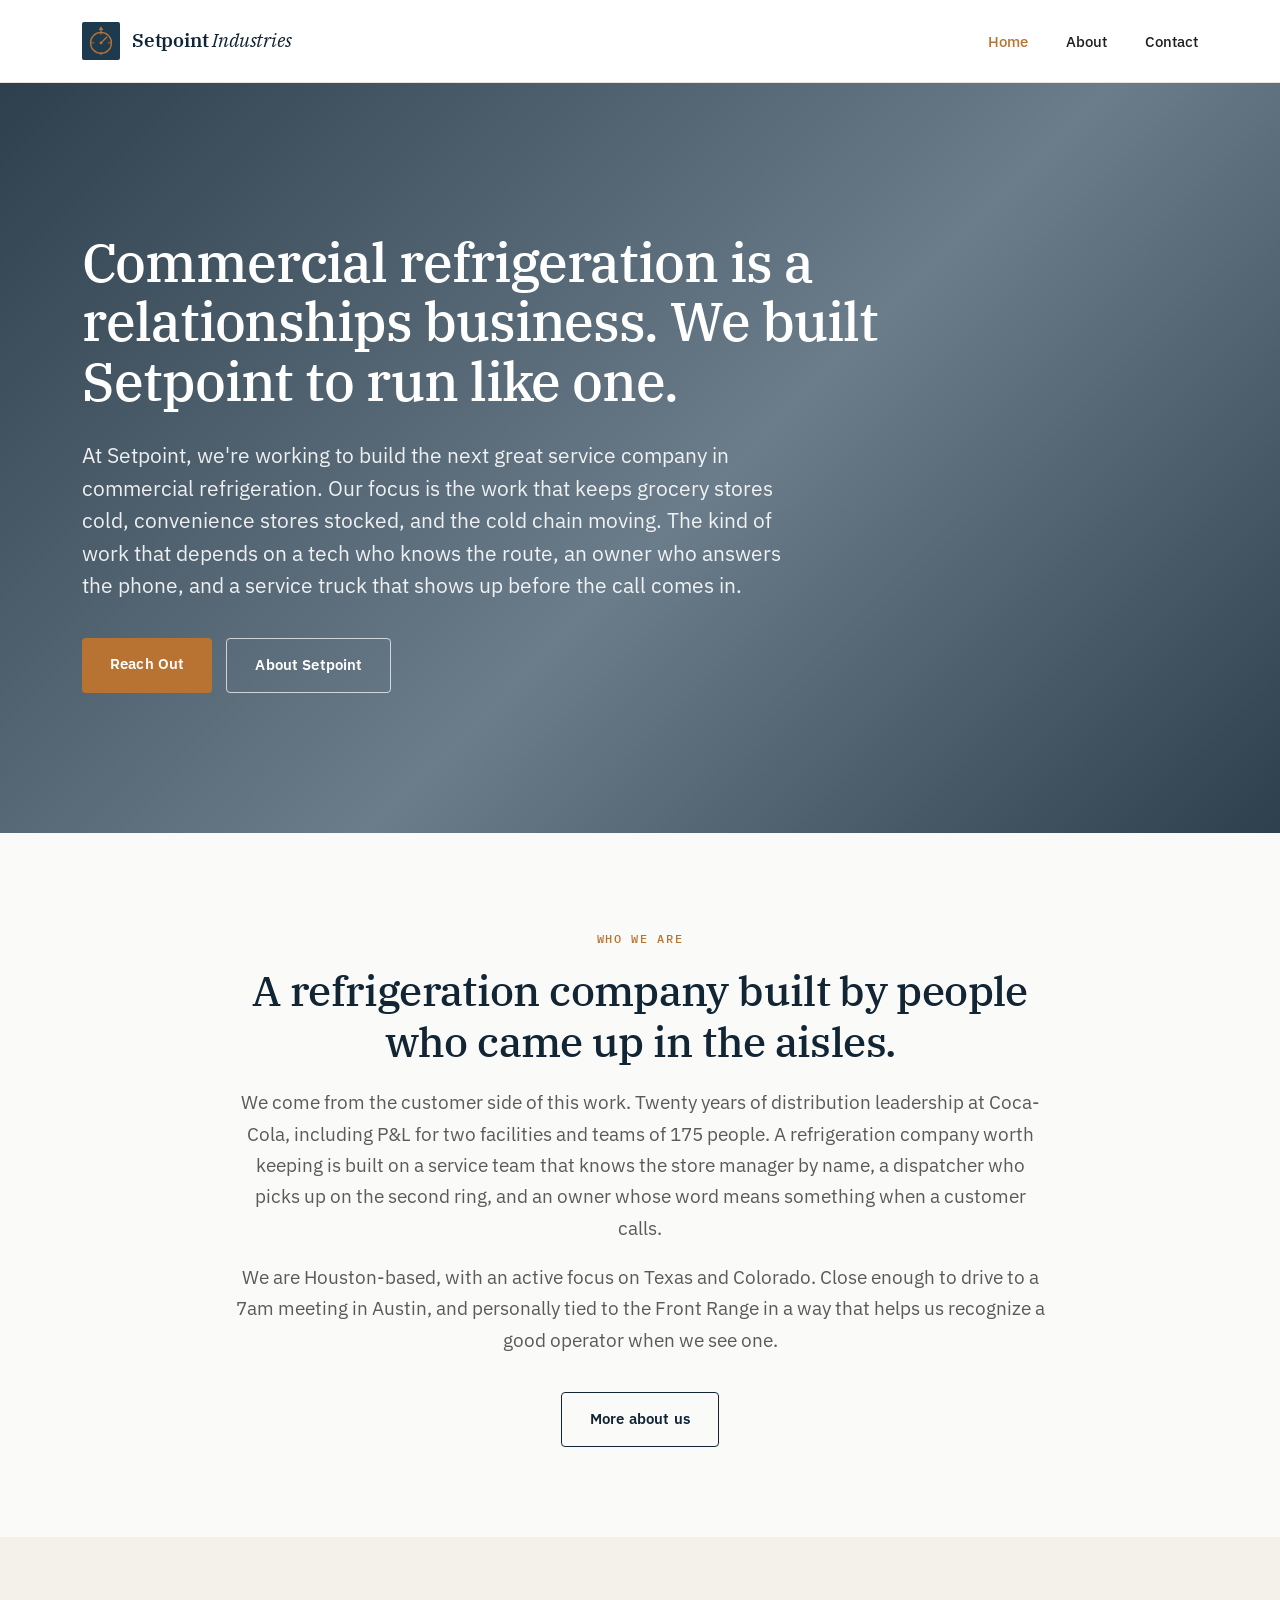
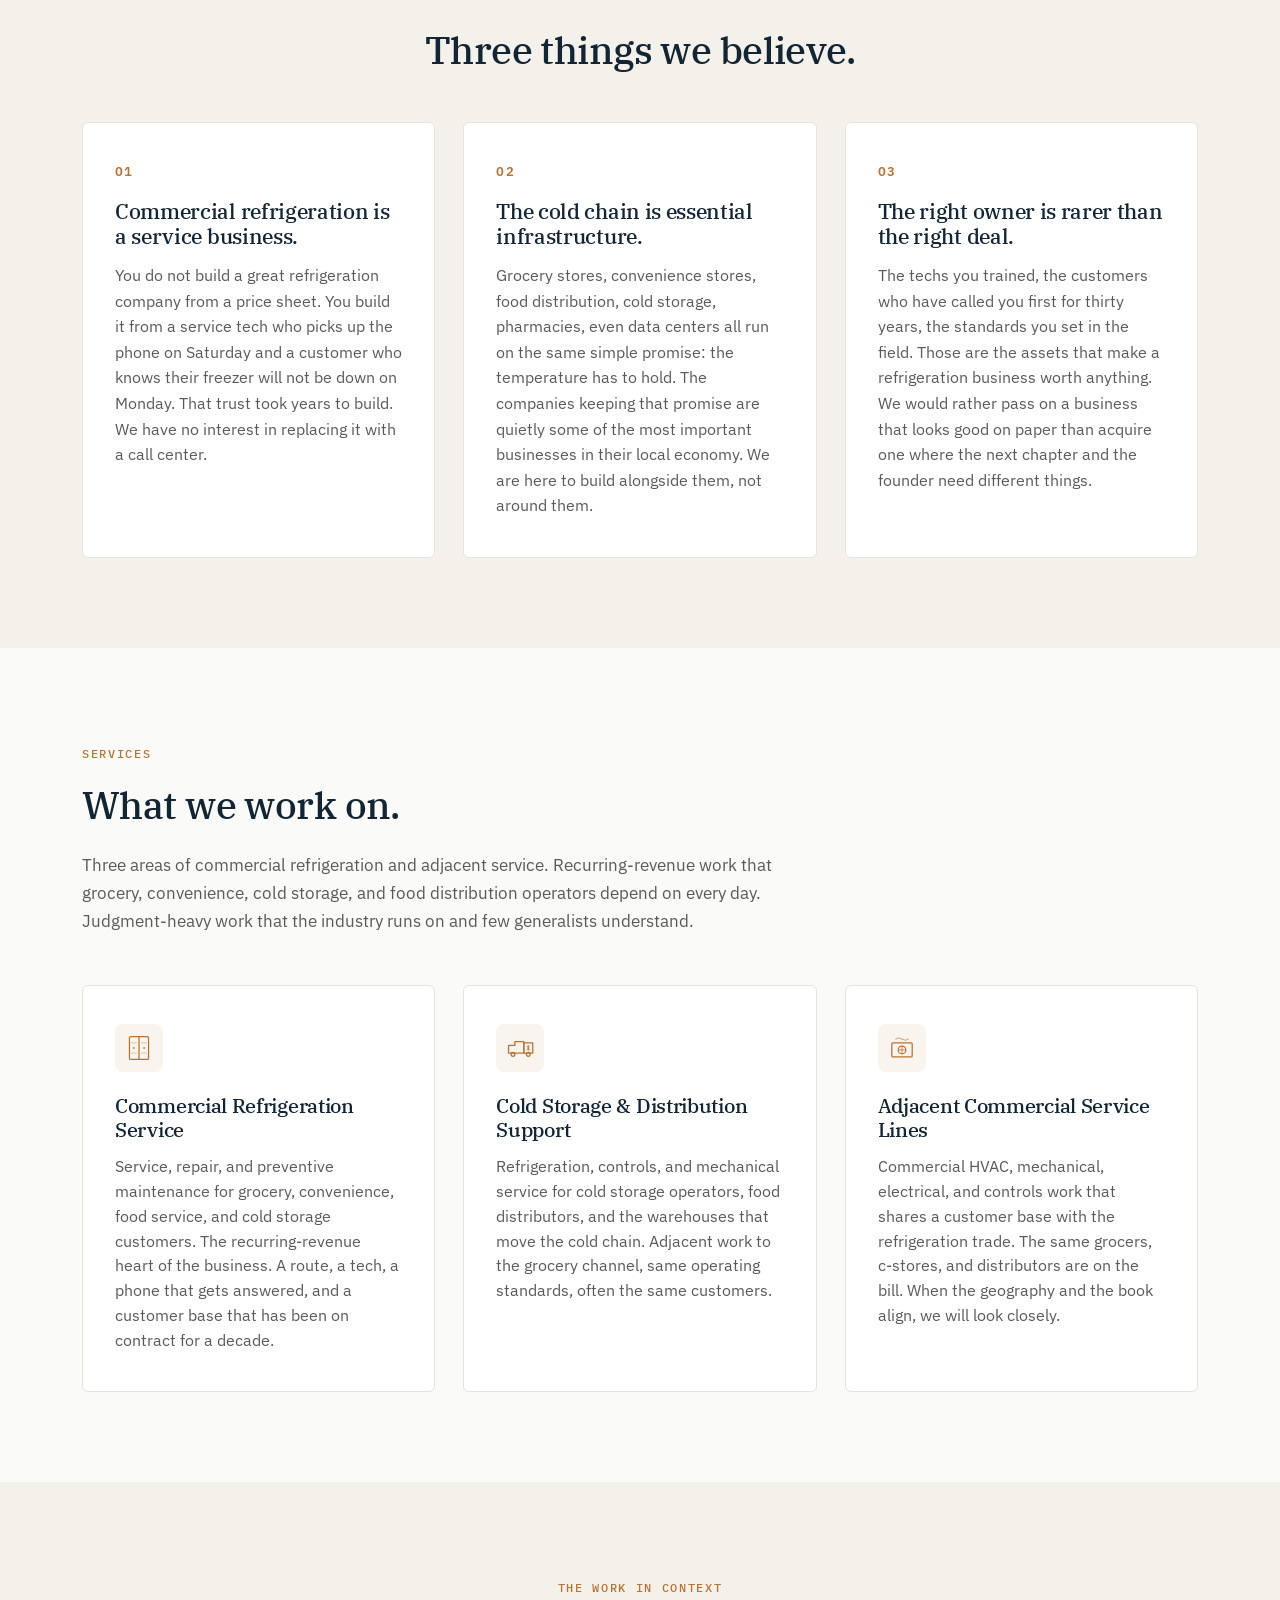
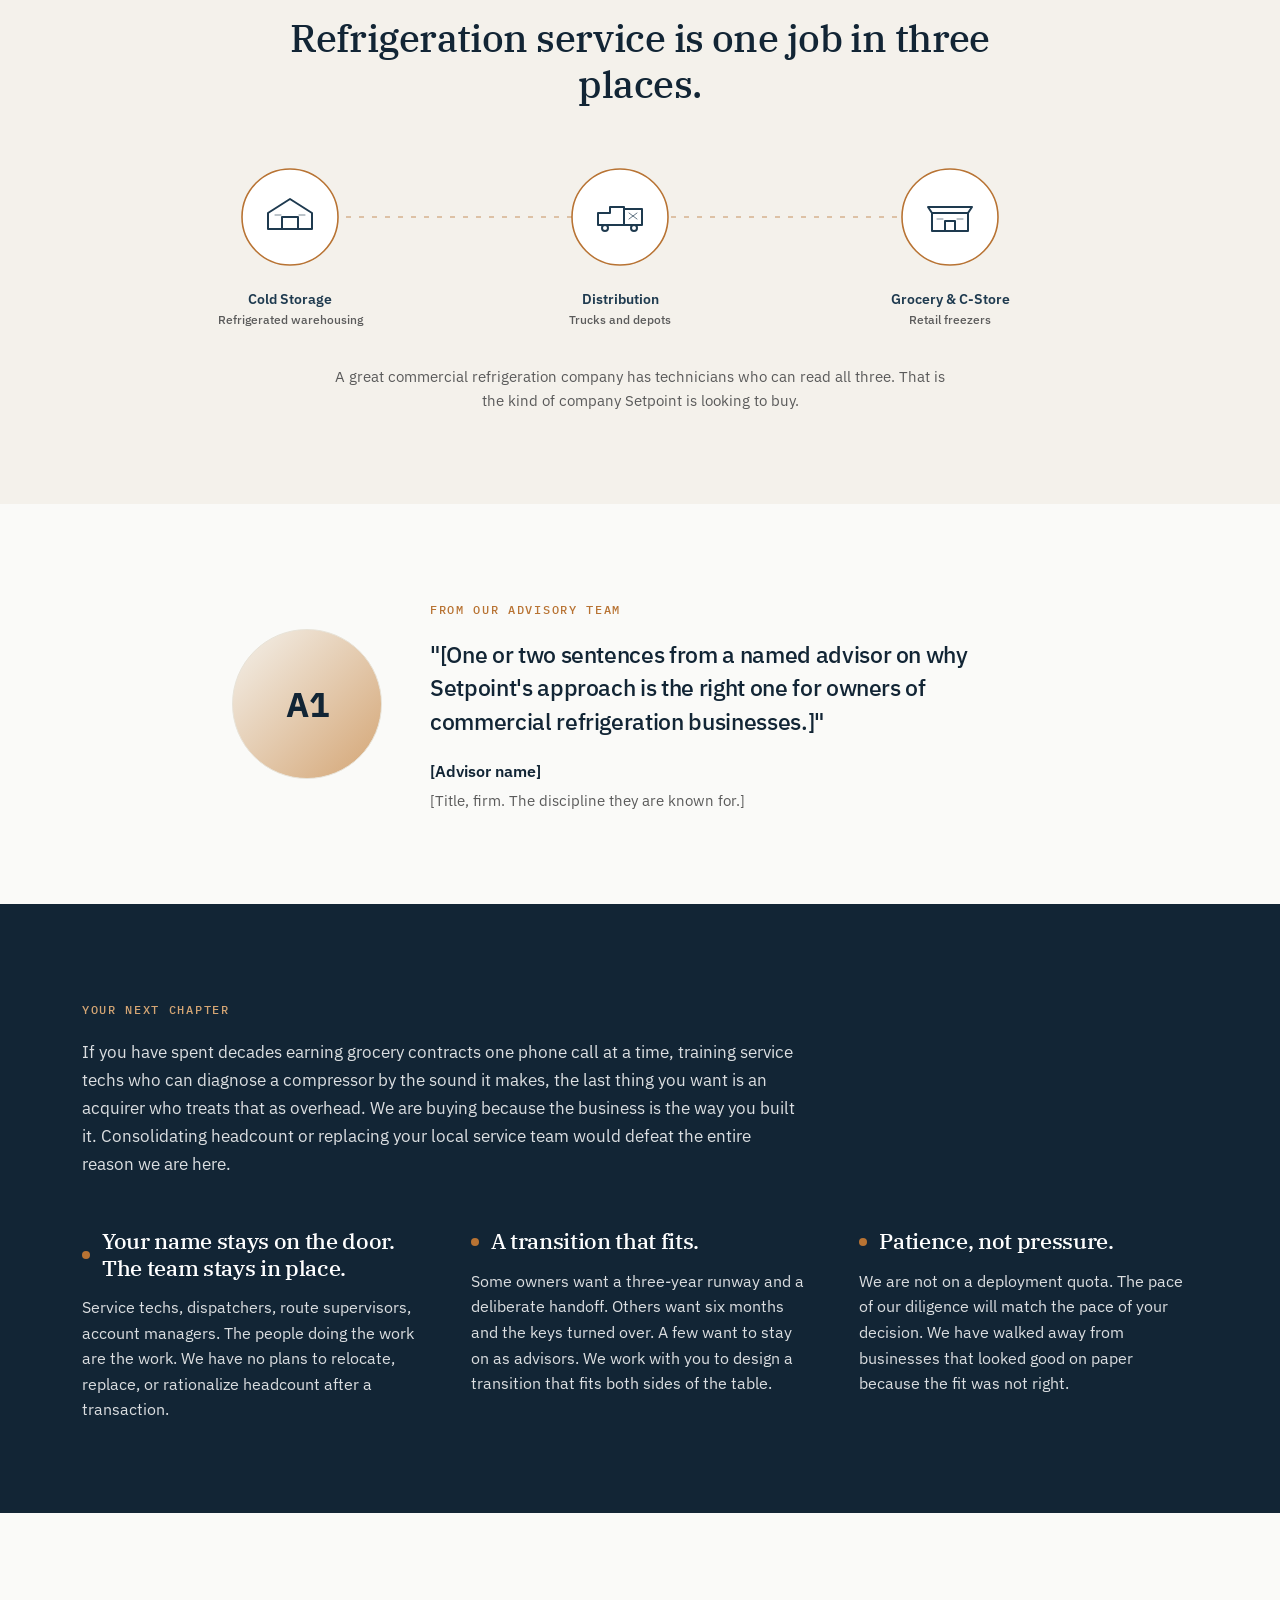
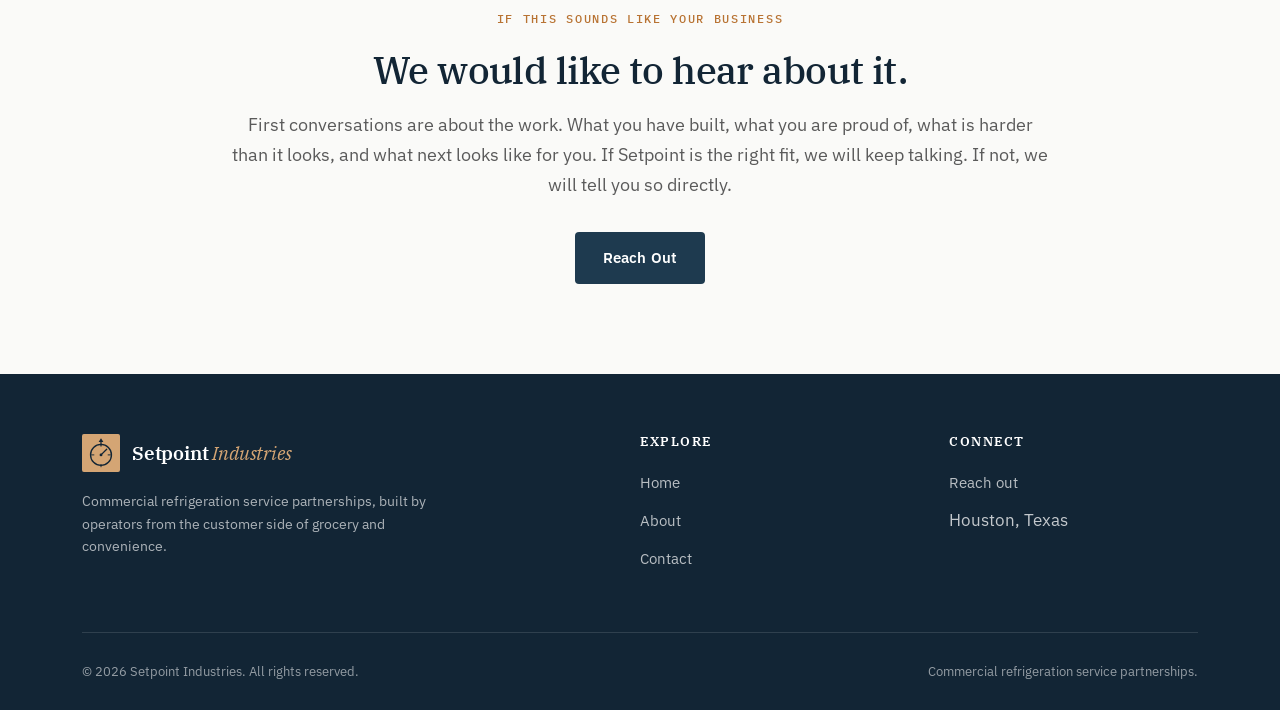
==== commit f1d81f57: "Remove "How we think about this work" eyebrow H2 "Three things we believe." stands on its own.  Co-A" ====
--- a/index.html
+++ b/index.html
@@ -68,7 +68,6 @@
   <section class="cream">
     <div class="container">
       <div style="text-align: center; max-width: 720px; margin: 0 auto;">
-        <span class="eyebrow">How we think about this work</span>
         <h2>Three things we believe.</h2>
       </div>
       <div class="pillars">
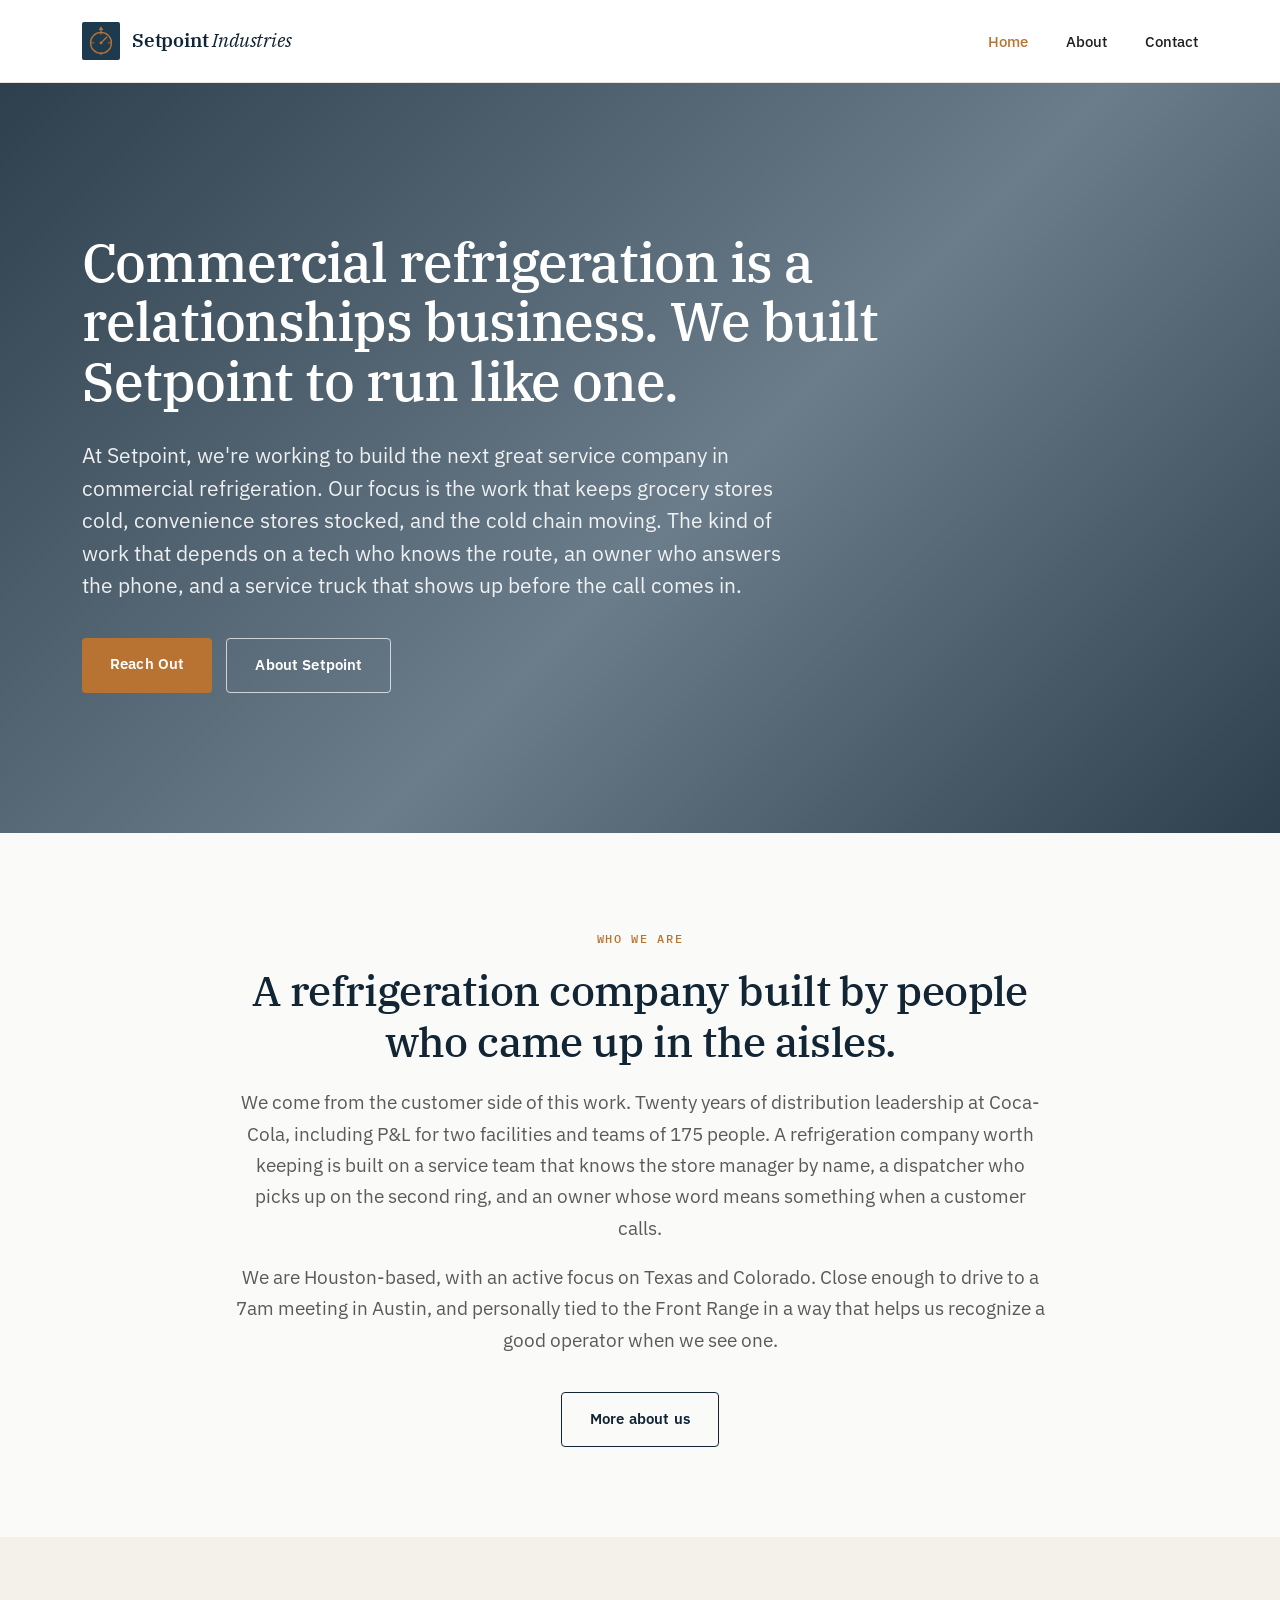
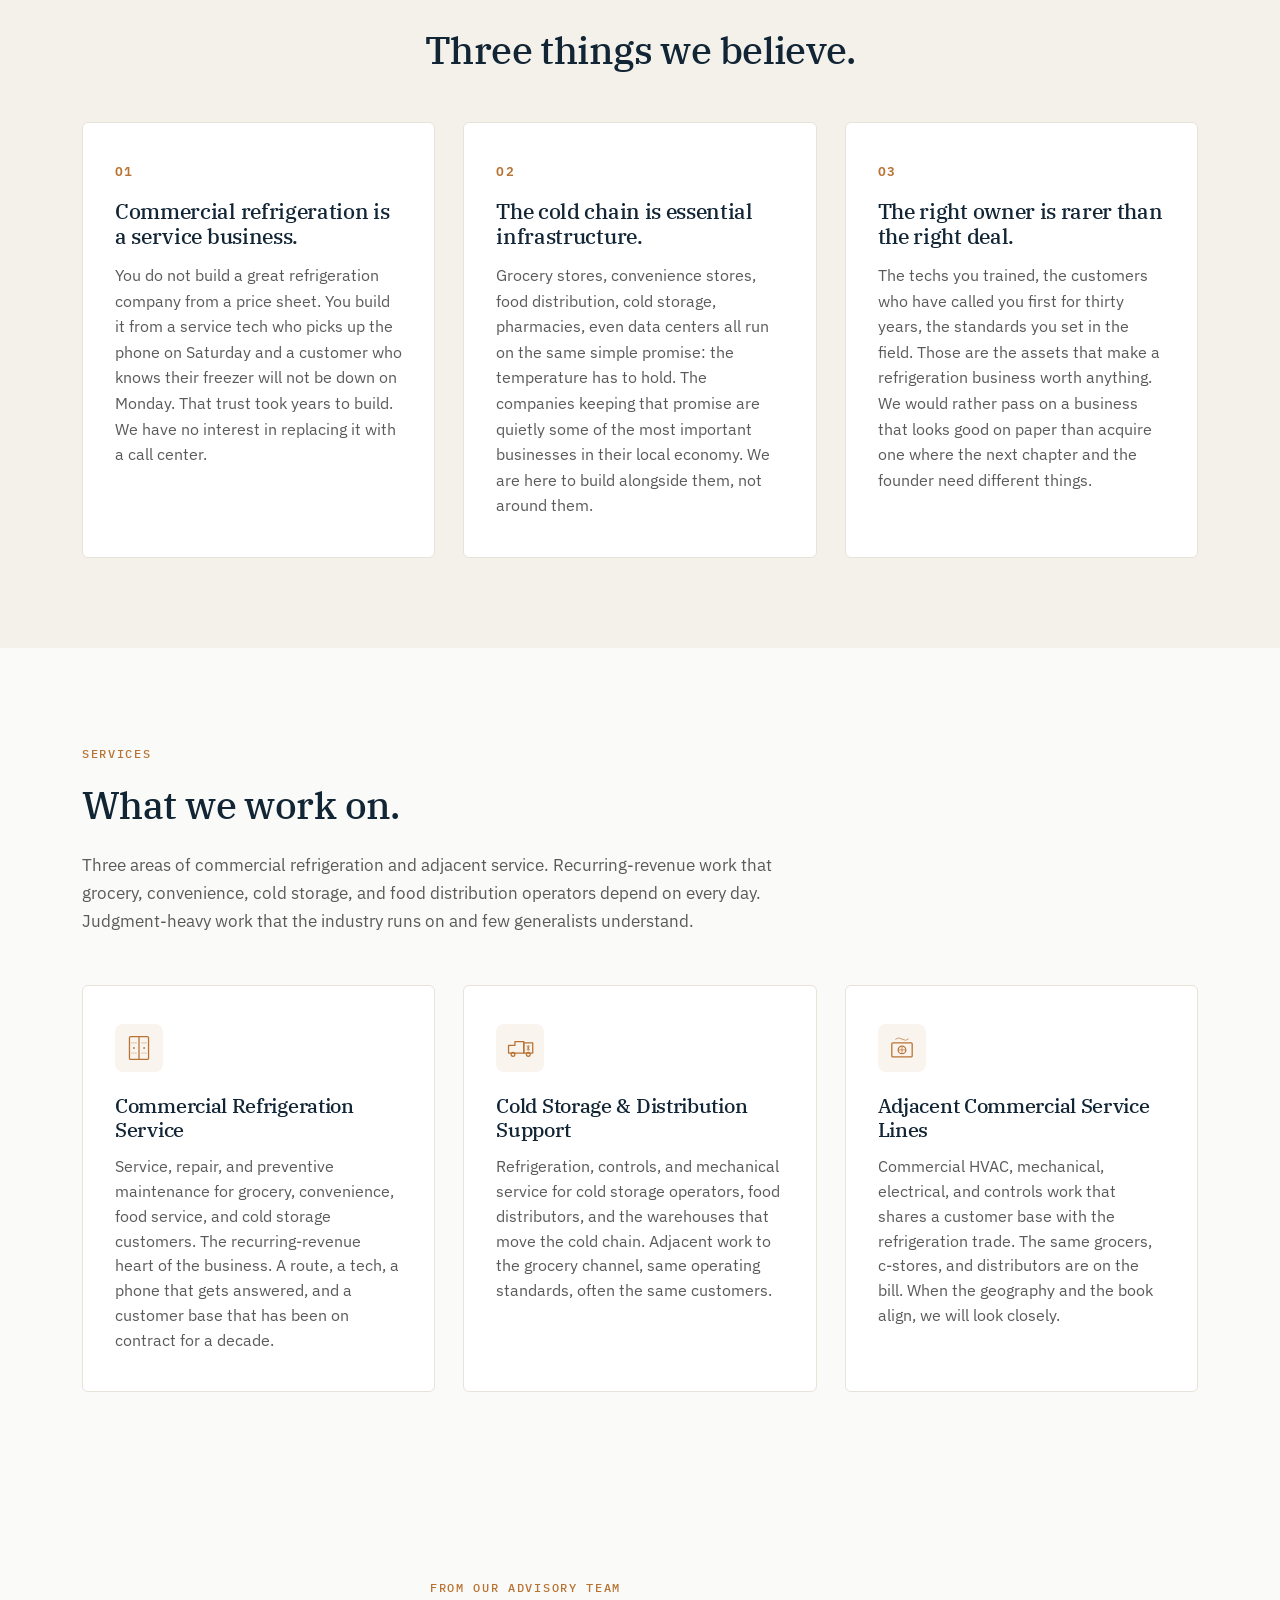
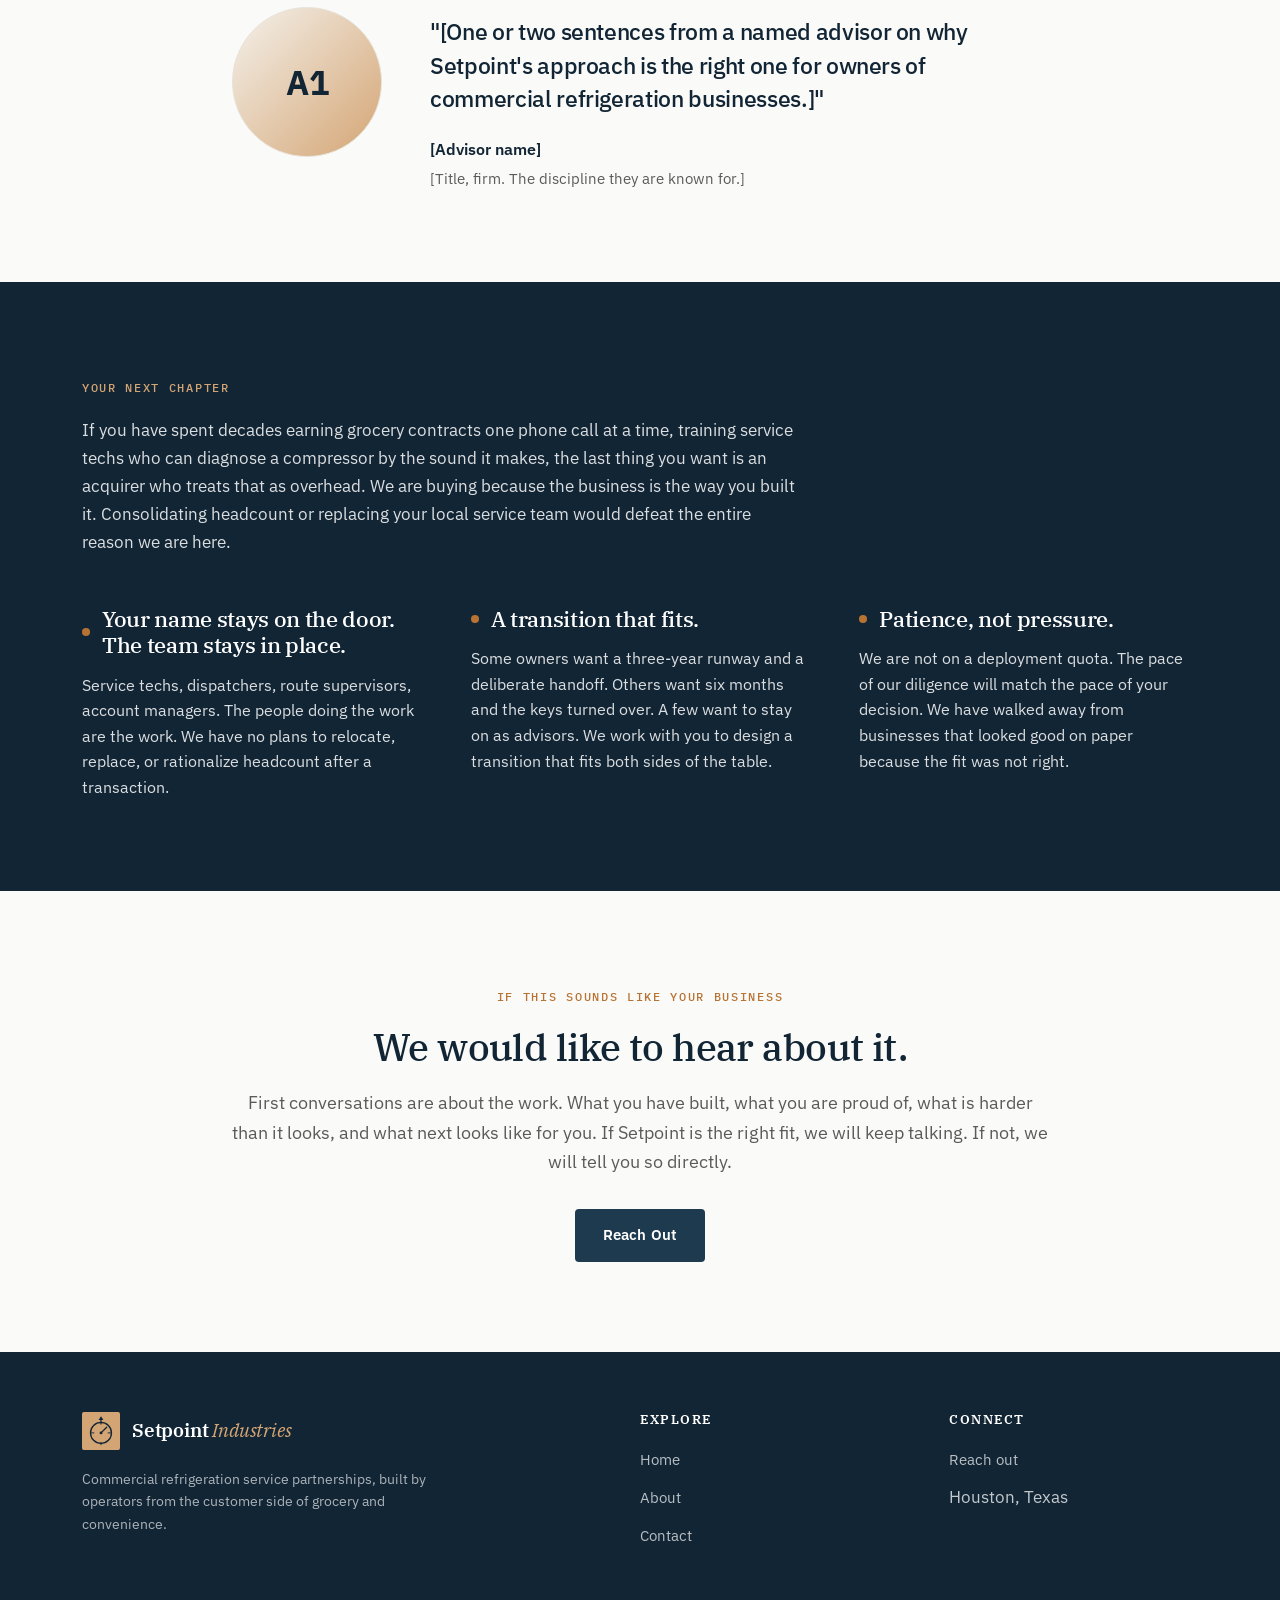
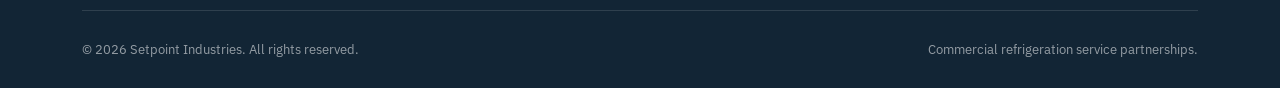
==== commit eb2a7ab6: "Kill cold-chain band Section was confusing without enough context. Removing entirely.  Co-Authored-B" ====
--- a/index.html
+++ b/index.html
@@ -146,58 +146,6 @@
     </div>
   </section>
 
-  <section class="cold-chain-band">
-    <div class="container">
-      <div class="cold-chain-intro">
-        <span class="eyebrow">The work in context</span>
-        <h2>Refrigeration service is one job in three places.</h2>
-      </div>
-      <svg viewBox="0 0 980 200" xmlns="http://www.w3.org/2000/svg" preserveAspectRatio="xMidYMid meet" class="cold-chain-svg" aria-hidden="true">
-        <line x1="170" y1="80" x2="810" y2="80" stroke="#b87333" stroke-width="1.6" stroke-dasharray="5 8" opacity="0.5" />
-
-        <g transform="translate(100, 32)">
-          <circle cx="40" cy="48" r="48" fill="#fff" stroke="#b87333" stroke-width="1.6" />
-          <g transform="translate(40, 48)" stroke="#1e3a4f" stroke-width="2" fill="none" stroke-linecap="round" stroke-linejoin="round">
-            <path d="M-22 12 L-22 -4 L0 -18 L22 -4 L22 12 Z" />
-            <rect x="-8" y="0" width="16" height="12" />
-            <line x1="-15" y1="-2" x2="-9" y2="-2" stroke-width="1" opacity="0.6" />
-            <line x1="9" y1="-2" x2="15" y2="-2" stroke-width="1" opacity="0.6" />
-          </g>
-          <text x="40" y="135" text-anchor="middle" font-family="IBM Plex Sans, sans-serif" font-size="14" font-weight="600" fill="#1e3a4f">Cold Storage</text>
-          <text x="40" y="155" text-anchor="middle" font-family="IBM Plex Sans, sans-serif" font-size="12" font-weight="500" fill="#5a5a5a">Refrigerated warehousing</text>
-        </g>
-
-        <g transform="translate(430, 32)">
-          <circle cx="40" cy="48" r="48" fill="#fff" stroke="#b87333" stroke-width="1.6" />
-          <g transform="translate(40, 48)" stroke="#1e3a4f" stroke-width="2" fill="none" stroke-linecap="round" stroke-linejoin="round">
-            <path d="M-22 8 L-22 -4 L-10 -4 L-10 -10 L4 -10 L4 8 Z" />
-            <rect x="4" y="-8" width="18" height="16" />
-            <circle cx="-15" cy="11" r="3" />
-            <circle cx="14" cy="11" r="3" />
-            <line x1="9" y1="-4" x2="17" y2="2" stroke-width="1" opacity="0.7" />
-            <line x1="17" y1="-4" x2="9" y2="2" stroke-width="1" opacity="0.7" />
-          </g>
-          <text x="40" y="135" text-anchor="middle" font-family="IBM Plex Sans, sans-serif" font-size="14" font-weight="600" fill="#1e3a4f">Distribution</text>
-          <text x="40" y="155" text-anchor="middle" font-family="IBM Plex Sans, sans-serif" font-size="12" font-weight="500" fill="#5a5a5a">Trucks and depots</text>
-        </g>
-
-        <g transform="translate(760, 32)">
-          <circle cx="40" cy="48" r="48" fill="#fff" stroke="#b87333" stroke-width="1.6" />
-          <g transform="translate(40, 48)" stroke="#1e3a4f" stroke-width="2" fill="none" stroke-linecap="round" stroke-linejoin="round">
-            <path d="M-22 -10 L22 -10 L18 -4 L-18 -4 Z" />
-            <path d="M-18 -4 L-18 14 L18 14 L18 -4" />
-            <rect x="-5" y="4" width="10" height="10" />
-            <line x1="-13" y1="2" x2="-7" y2="2" stroke-width="1" opacity="0.6" />
-            <line x1="7" y1="2" x2="13" y2="2" stroke-width="1" opacity="0.6" />
-          </g>
-          <text x="40" y="135" text-anchor="middle" font-family="IBM Plex Sans, sans-serif" font-size="14" font-weight="600" fill="#1e3a4f">Grocery &amp; C-Store</text>
-          <text x="40" y="155" text-anchor="middle" font-family="IBM Plex Sans, sans-serif" font-size="12" font-weight="500" fill="#5a5a5a">Retail freezers</text>
-        </g>
-      </svg>
-      <p class="cold-chain-note">A great commercial refrigeration company has technicians who can read all three. That is the kind of company Setpoint is looking to buy.</p>
-    </div>
-  </section>
-
   <!-- ADVISOR SPOTLIGHT  ·  PLACEHOLDER. Swap the monogram for a headshot:
        <img class="spotlight-photo" src="photos/name.jpg" alt="Full Name" />
        Replace the [bracketed] quote and attribution with a real advisor's words.
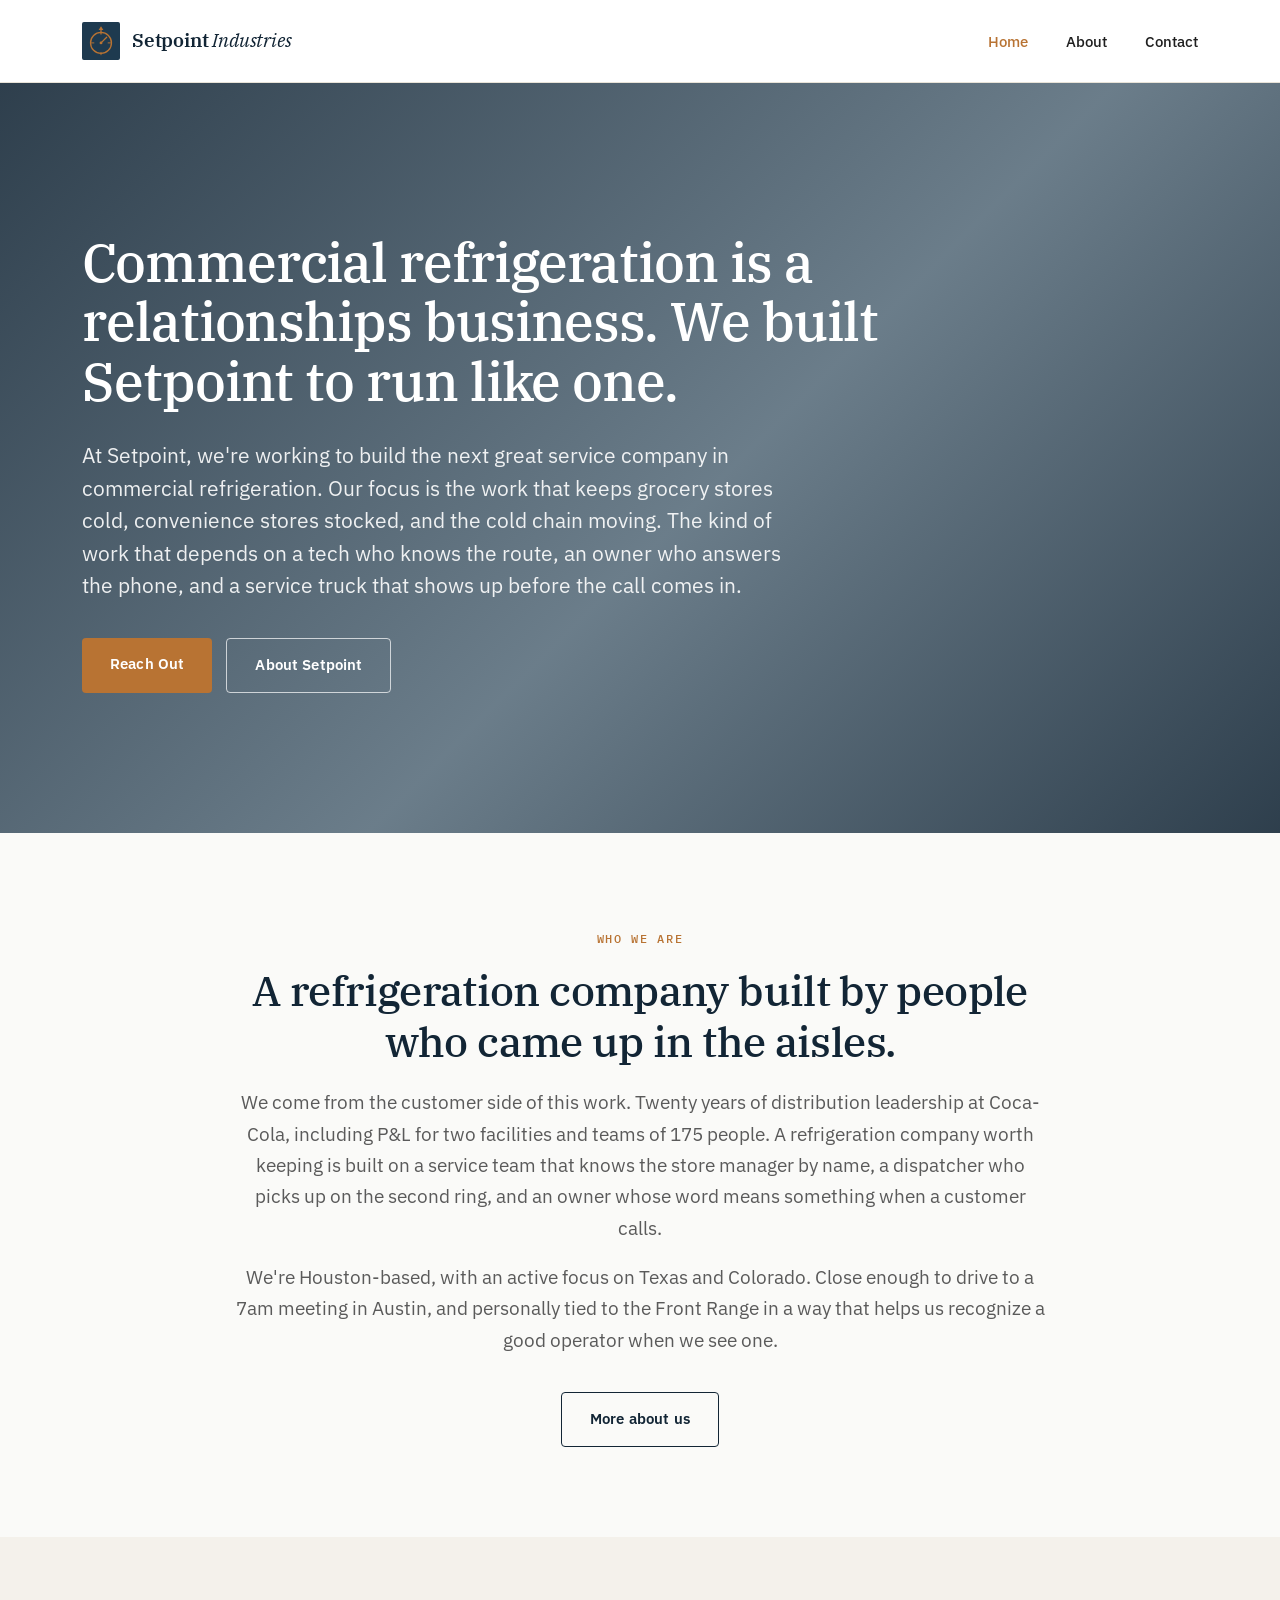
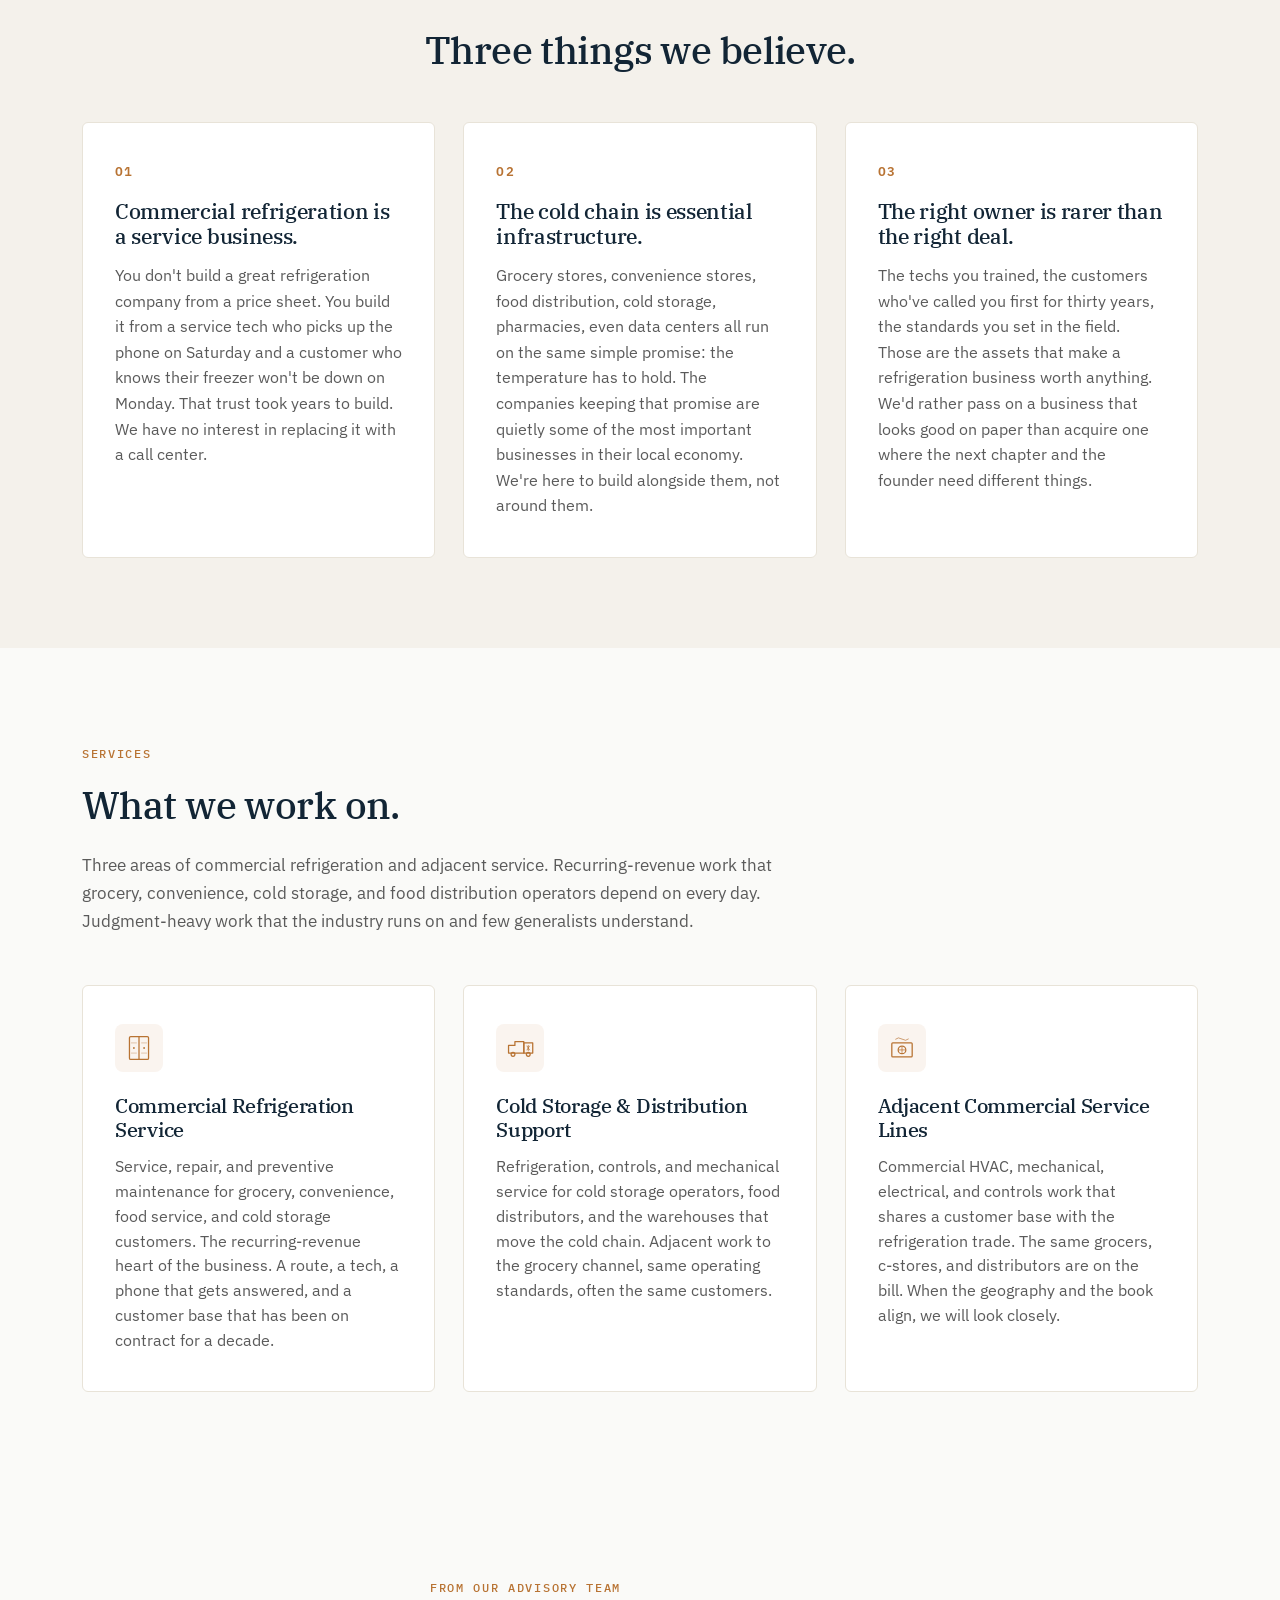
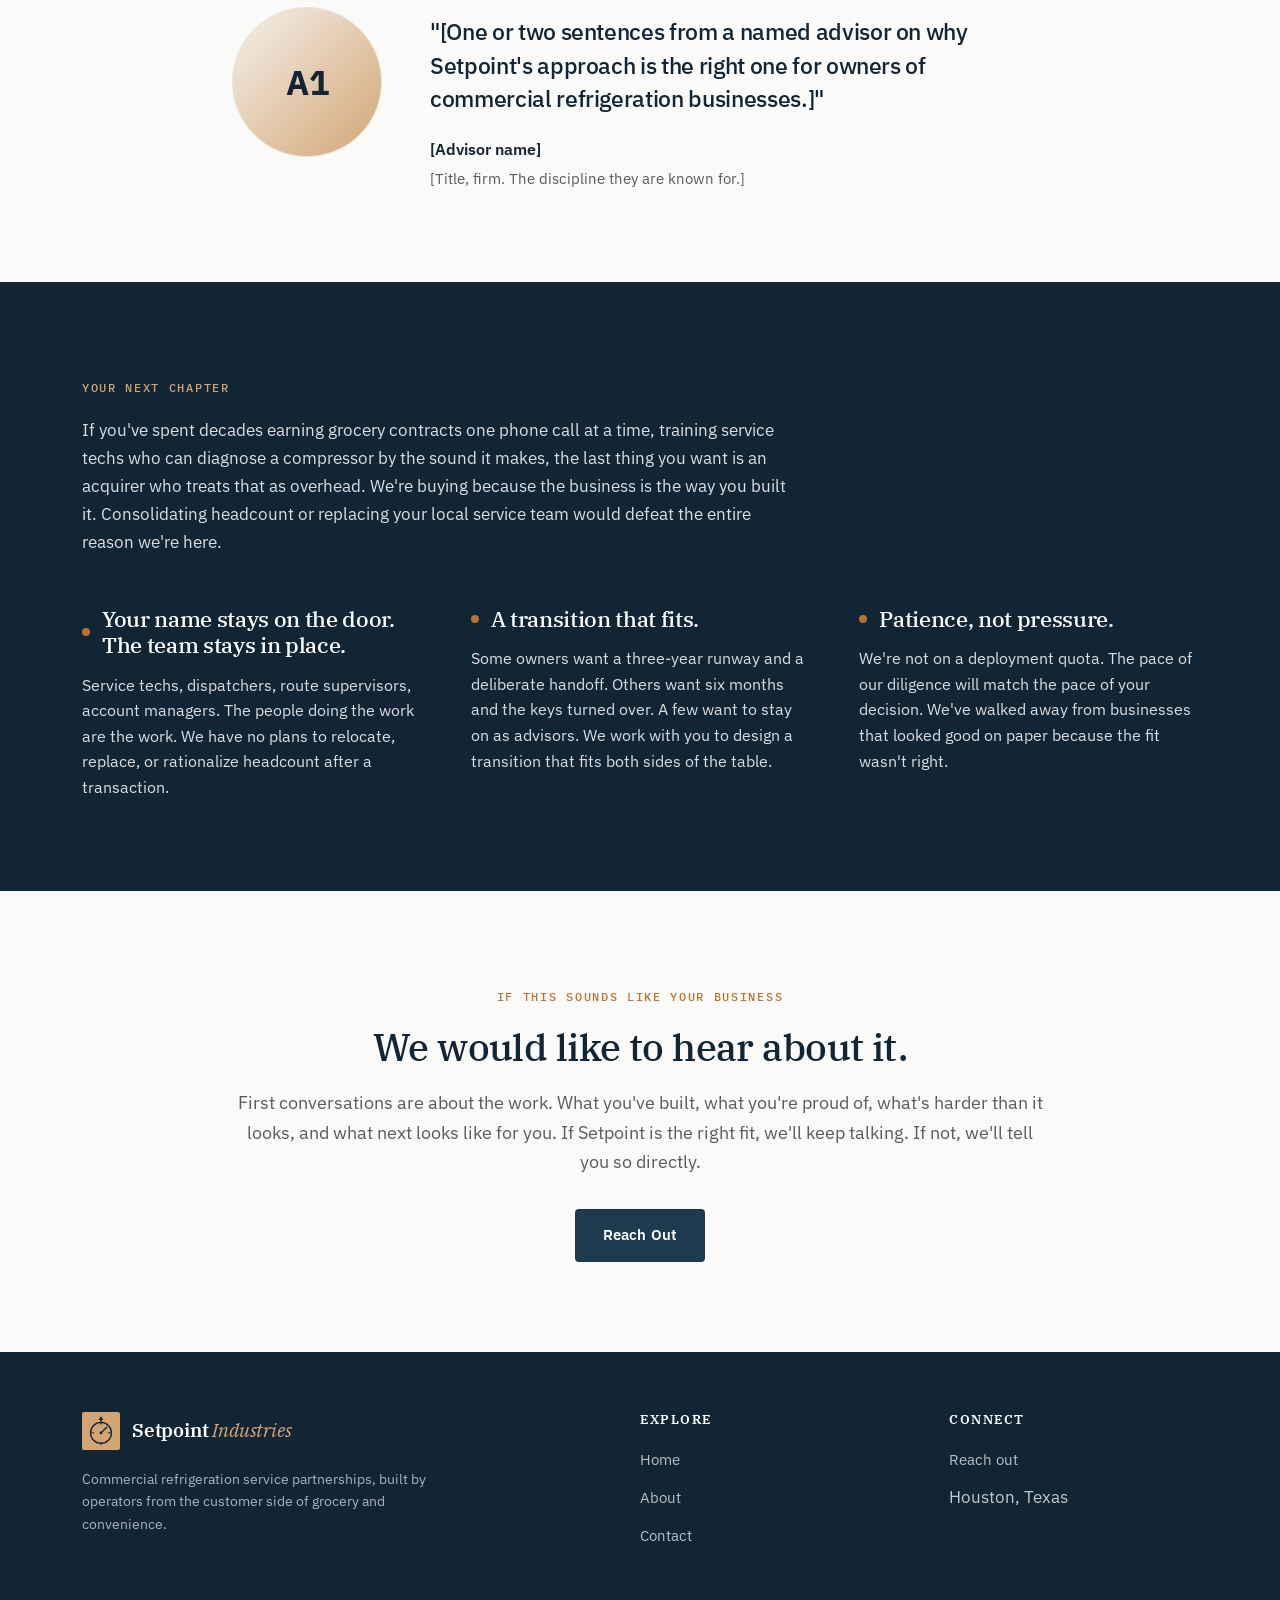
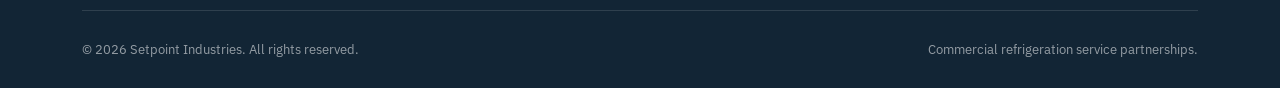
==== commit 828a2366: "Add contractions to humanize the prose Targeted ~20 contractions across all three pages where they s" ====
--- a/index.html
+++ b/index.html
@@ -59,7 +59,7 @@
         <span class="eyebrow">Who we are</span>
         <h2>A refrigeration company built by people who came up in the aisles.</h2>
         <p>We come from the customer side of this work. Twenty years of distribution leadership at Coca-Cola, including P&amp;L for two facilities and teams of 175 people. A refrigeration company worth keeping is built on a service team that knows the store manager by name, a dispatcher who picks up on the second ring, and an owner whose word means something when a customer calls.</p>
-        <p>We are Houston-based, with an active focus on Texas and Colorado. Close enough to drive to a 7am meeting in Austin, and personally tied to the Front Range in a way that helps us recognize a good operator when we see one.</p>
+        <p>We're Houston-based, with an active focus on Texas and Colorado. Close enough to drive to a 7am meeting in Austin, and personally tied to the Front Range in a way that helps us recognize a good operator when we see one.</p>
         <a href="about.html" class="btn btn-secondary" style="margin-top: 18px;">More about us</a>
       </div>
     </div>
@@ -74,17 +74,17 @@
         <div class="pillar">
           <div class="pillar-number">01</div>
           <h3>Commercial refrigeration is a service business.</h3>
-          <p>You do not build a great refrigeration company from a price sheet. You build it from a service tech who picks up the phone on Saturday and a customer who knows their freezer will not be down on Monday. That trust took years to build. We have no interest in replacing it with a call center.</p>
+          <p>You don't build a great refrigeration company from a price sheet. You build it from a service tech who picks up the phone on Saturday and a customer who knows their freezer won't be down on Monday. That trust took years to build. We have no interest in replacing it with a call center.</p>
         </div>
         <div class="pillar">
           <div class="pillar-number">02</div>
           <h3>The cold chain is essential infrastructure.</h3>
-          <p>Grocery stores, convenience stores, food distribution, cold storage, pharmacies, even data centers all run on the same simple promise: the temperature has to hold. The companies keeping that promise are quietly some of the most important businesses in their local economy. We are here to build alongside them, not around them.</p>
+          <p>Grocery stores, convenience stores, food distribution, cold storage, pharmacies, even data centers all run on the same simple promise: the temperature has to hold. The companies keeping that promise are quietly some of the most important businesses in their local economy. We're here to build alongside them, not around them.</p>
         </div>
         <div class="pillar">
           <div class="pillar-number">03</div>
           <h3>The right owner is rarer than the right deal.</h3>
-          <p>The techs you trained, the customers who have called you first for thirty years, the standards you set in the field. Those are the assets that make a refrigeration business worth anything. We would rather pass on a business that looks good on paper than acquire one where the next chapter and the founder need different things.</p>
+          <p>The techs you trained, the customers who've called you first for thirty years, the standards you set in the field. Those are the assets that make a refrigeration business worth anything. We'd rather pass on a business that looks good on paper than acquire one where the next chapter and the founder need different things.</p>
         </div>
       </div>
     </div>
@@ -167,7 +167,7 @@
     <div class="container">
       <div style="max-width: 720px;">
         <span class="eyebrow">Your next chapter</span>
-        <p>If you have spent decades earning grocery contracts one phone call at a time, training service techs who can diagnose a compressor by the sound it makes, the last thing you want is an acquirer who treats that as overhead. We are buying because the business is the way you built it. Consolidating headcount or replacing your local service team would defeat the entire reason we are here.</p>
+        <p>If you've spent decades earning grocery contracts one phone call at a time, training service techs who can diagnose a compressor by the sound it makes, the last thing you want is an acquirer who treats that as overhead. We're buying because the business is the way you built it. Consolidating headcount or replacing your local service team would defeat the entire reason we're here.</p>
       </div>
       <div class="features">
         <div class="feature">
@@ -180,7 +180,7 @@
         </div>
         <div class="feature">
           <h3>Patience, not pressure.</h3>
-          <p>We are not on a deployment quota. The pace of our diligence will match the pace of your decision. We have walked away from businesses that looked good on paper because the fit was not right.</p>
+          <p>We're not on a deployment quota. The pace of our diligence will match the pace of your decision. We've walked away from businesses that looked good on paper because the fit wasn't right.</p>
         </div>
       </div>
     </div>
@@ -190,7 +190,7 @@
     <div class="container-narrow">
       <span class="eyebrow">If this sounds like your business</span>
       <h2>We would like to hear about it.</h2>
-      <p>First conversations are about the work. What you have built, what you are proud of, what is harder than it looks, and what next looks like for you. If Setpoint is the right fit, we will keep talking. If not, we will tell you so directly.</p>
+      <p>First conversations are about the work. What you've built, what you're proud of, what's harder than it looks, and what next looks like for you. If Setpoint is the right fit, we'll keep talking. If not, we'll tell you so directly.</p>
       <a href="contact.html" class="btn btn-primary">Reach Out</a>
     </div>
   </section>
